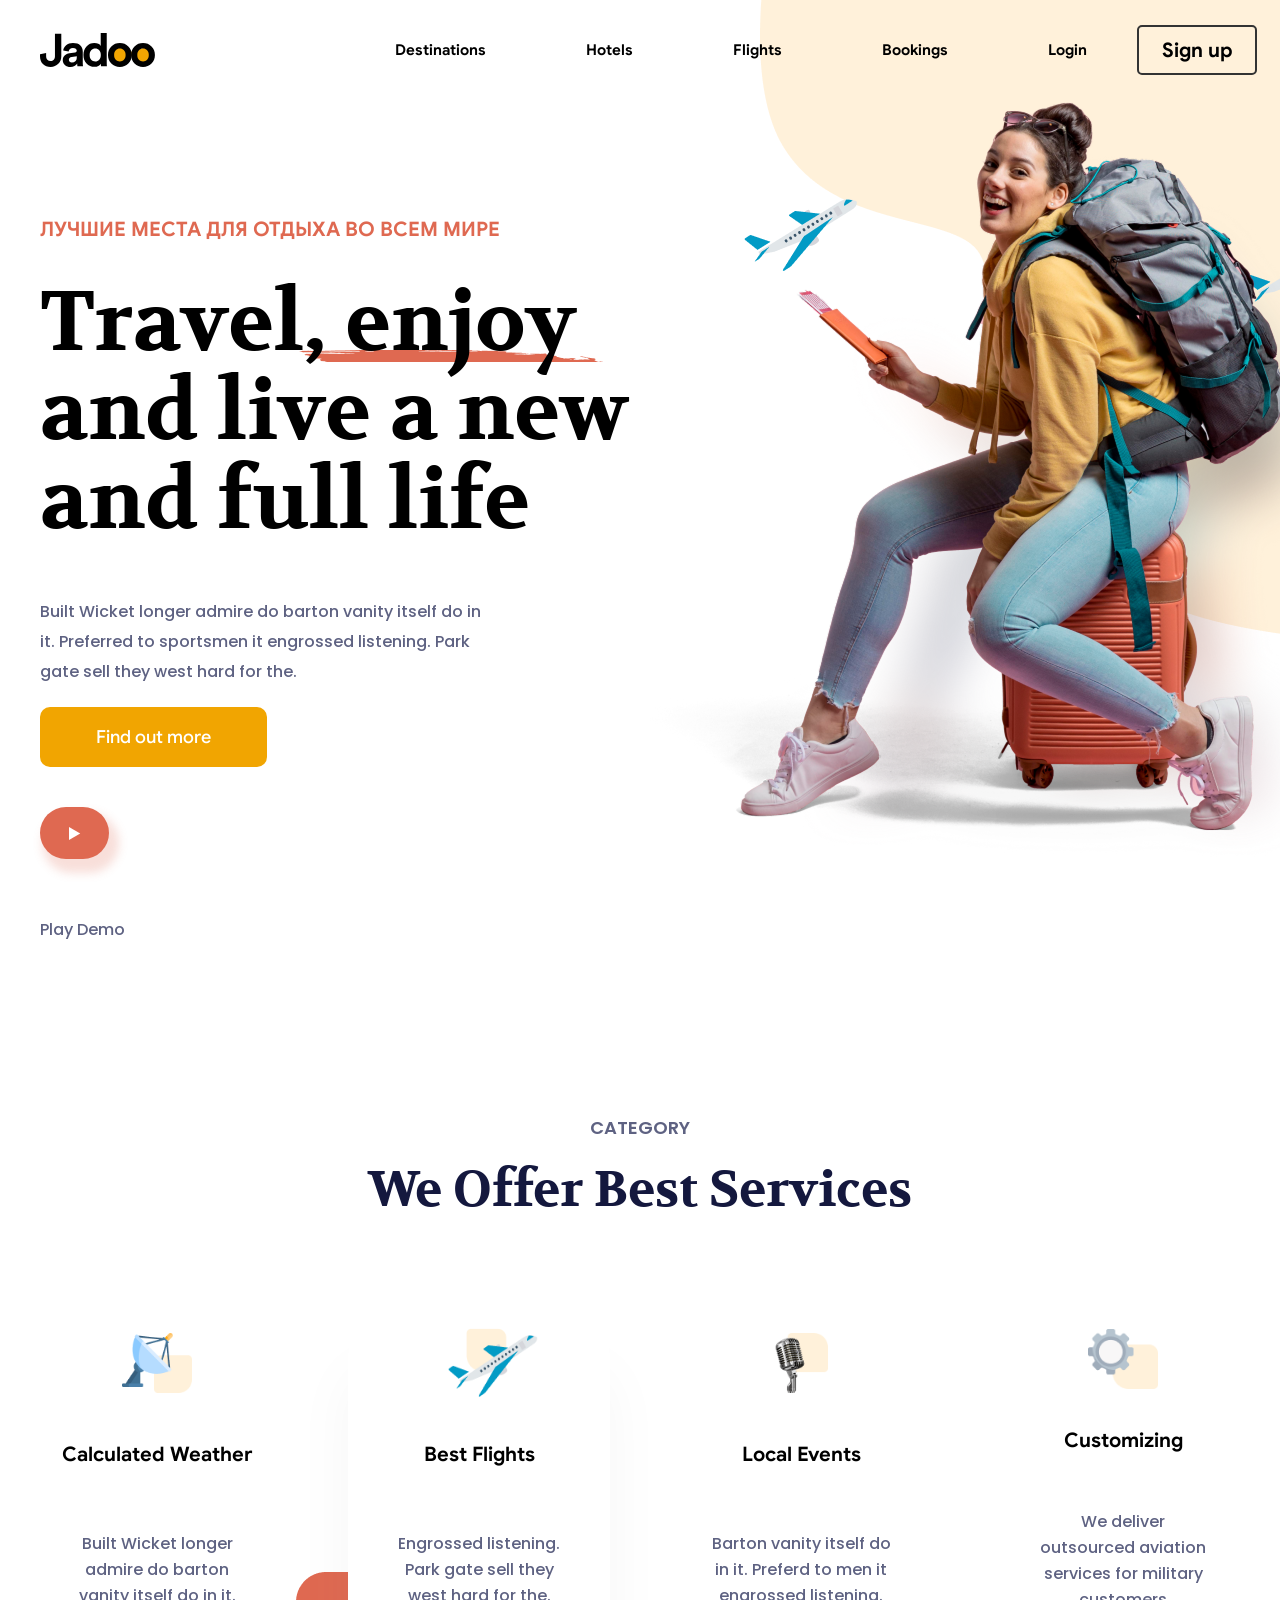
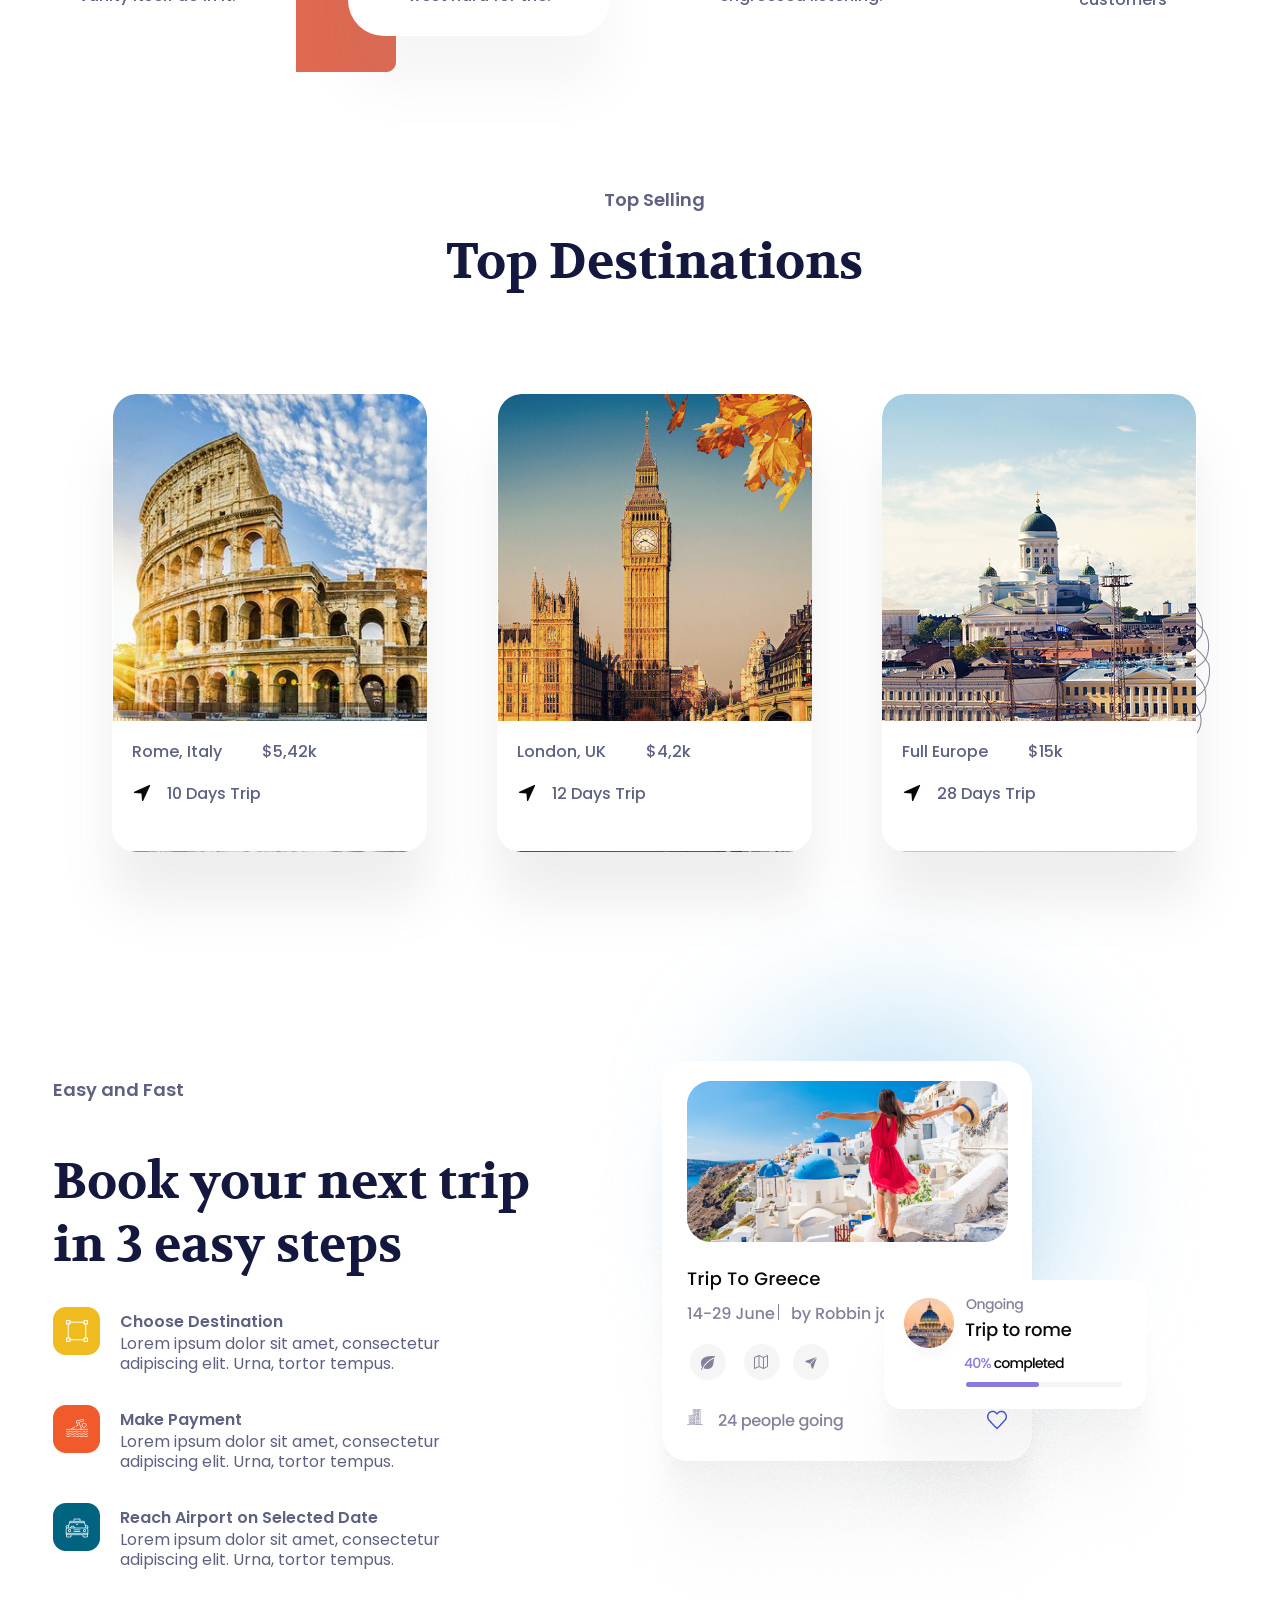
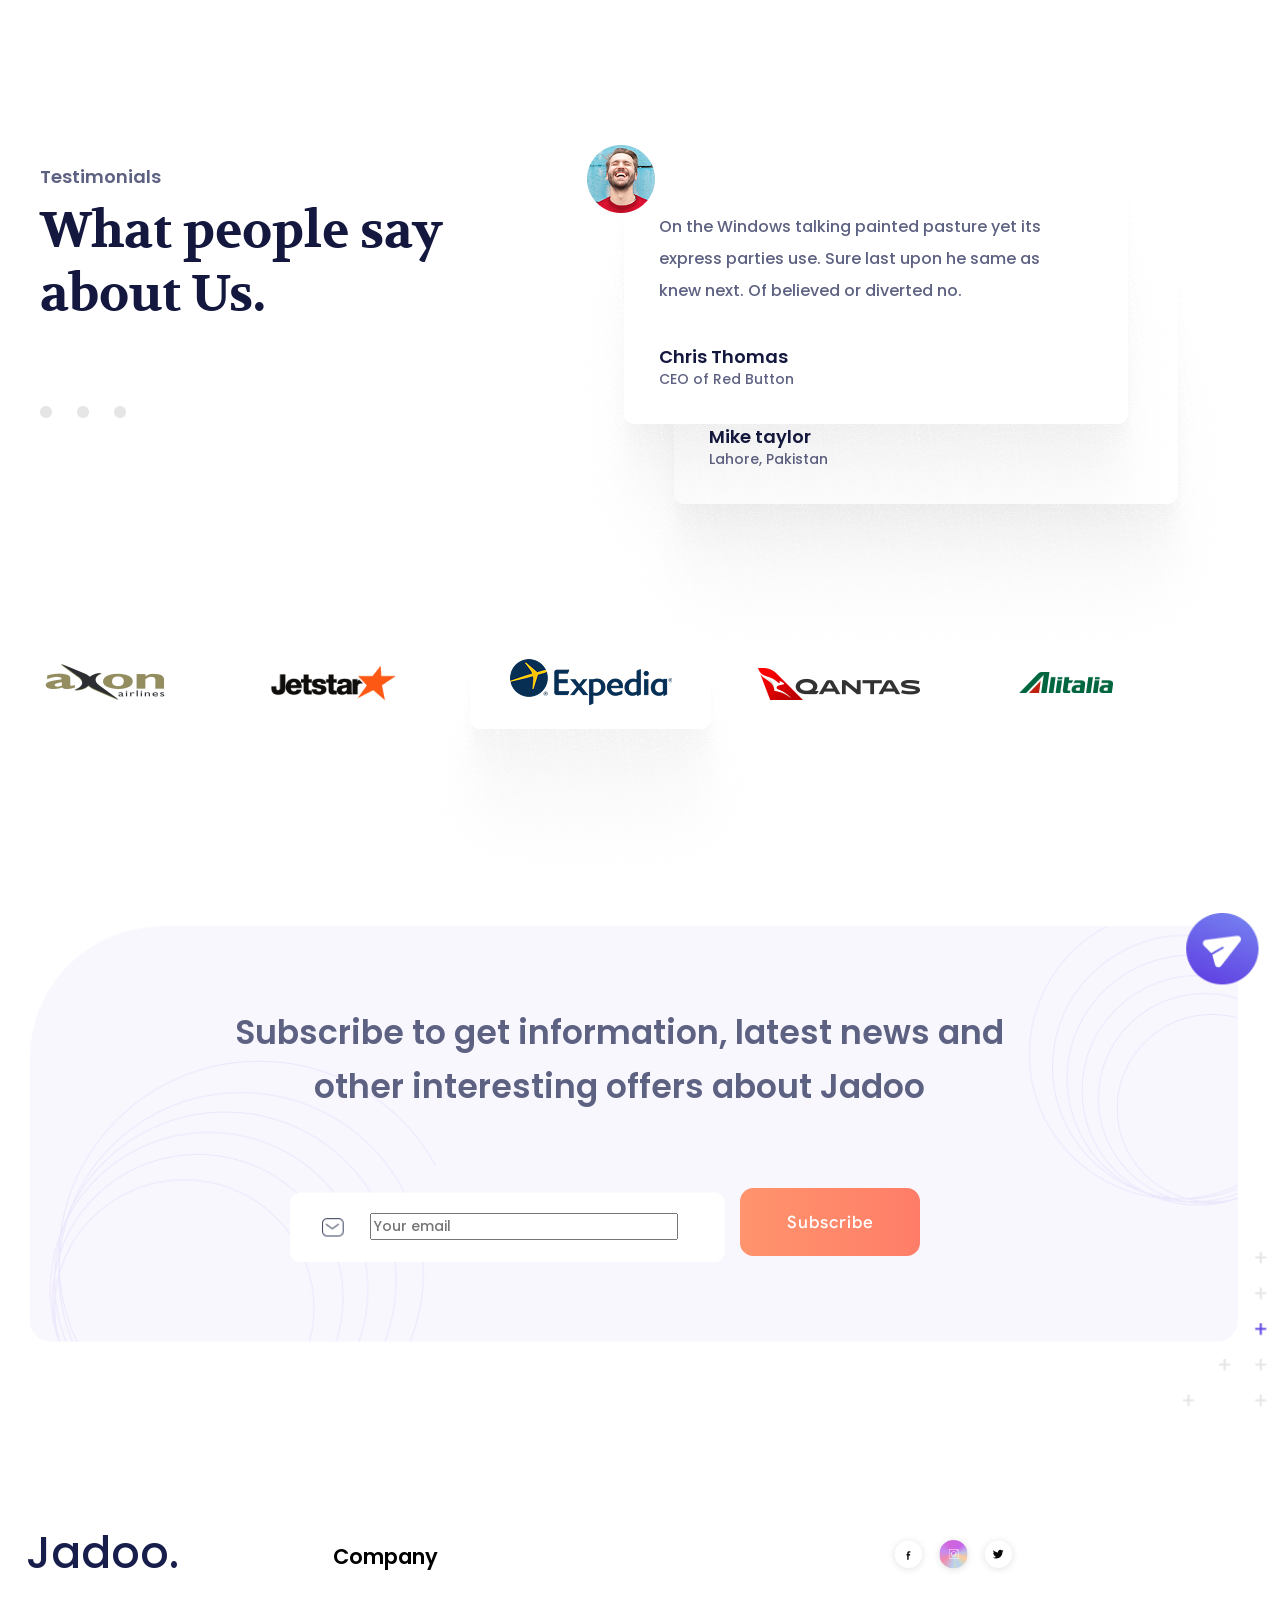
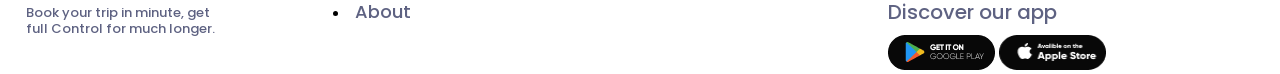
==== index.html @ 8f714b0d "Add files via upload" ====
<!DOCTYPE html>

<html lang="en">

<head>
    <meta charset="UTF-8">
    <meta name="viewport" content="width=device-width, initial-scale=1.0">
    <title>Docs</title>

    <link rel="stylesheet" href="styles\styles.css">
    <link rel="stylesheet" href="fonts\fonts.css">
</head>

<body>
    <header>
        <section class="section-head">
            <div class="logo-and-buttons">
                <img src="images\Logo.svg" alt="logo">
                <nav class="nav">
                    <ul class="ull">
                        <li class="lit">
                            <a class="celect" href="123"> Destinations </a>
                        </li>
                        <li class="lit">
                            <a class="celect" href="123"> Hotels </a>
                        </li>
                        <li class="lit">
                            <a class="celect" href="123"> Flights </a>
                        </li>
                        <li class="lit">
                            <a class="celect" href="123"> Bookings </a>
                        </li>
                        <li class="lit">
                            <a class="celect" href="123"> Login </a>
                        </li>
                    </ul>
                    <button class="bordered-button-enter"> Sign up </button>
                    <div class="language">
                        <h3> EN </h3>
                        <svg class="ggg" xmlns="http://www.w3.org/2000/svg">
                            <polyline points="0,0 8,8 16,0" style="fill:none; stroke:black; stroke-width:1"/>
                        </svg>
                    </div>
                </nav>
            </div>
            <img src="images\top decor.png" alt="top-decor" class="decor">
        </section>
    </header>

    <section class="traveller-sect">
        <div class="traveller">
            <div class="div1">
                <p class="text1_best_dist"> ЛУЧШИЕ МЕСТА ДЛЯ ОТДЫХА ВО ВСЕМ МИРЕ</p>
                <p class="text2_best_life"> Travel, enjoy and live a new and full life </p>
                <p class="text3_bred"> Built Wicket longer admire do barton vanity itself do in it. Preferred to sportsmen it engrossed listening. Park gate sell they west hard for the. </p>
                <div class="desc">
                    <button class="bordered-button-find-out-more"> Find out more </button>
                    <button class="play"></button>
                    <p class="text3_bred"> Play Demo </p>
                </div>
            </div>
            <div class="div2">
                <img src="images\Decore (1).png" alt="1" class="decore">
                <img src="images\plane.png" alt="plane" class="plane1">
                <img src="images\plane.png" alt="plane" class="plane2">
            </div>
        </div>
    </section>

    <section class="services">
        <div class="div3">
            <div class="services-head">
                <p class="text4-CATEGORY"> CATEGORY </p>
                <p class="text5-we-offer-best">We Offer Best Services</p>
            </div>
        </div>
        <div class="div4">
            <img src="images\Rectangle 157.png" alt="" class="rectangle">
            <div class="category">
                <img src="images\antenna.png" alt="antenna">
                <h1> Calculated Weather</h1>
                <p> Built Wicket longer admire do barton vanity itself do in it.</p>
            </div>
            <div class="category-plane">
                <div class="img-plane">
                    <img src="images\plane_category.png" alt="" class="pl">
                </div>
                <h1> Best Flights</h1>
                <p> Engrossed listening. Park gate sell they west hard for the.</p>
            </div>
            <div class="category">
                <img src="images\microphone.png" alt="antenna">
                <h1> Local Events</h1>
                <p> Barton vanity itself do in it. Preferd to men it engrossed listening. </p>
            </div>
            <div class="category">
                <img src="images\settings.png" alt="antenna">
                <h1> Customizing</h1>
                <p> We deliver outsourced aviation services for military customers</p>
            </div>
        </div>
    </section>

    <section class="top_sellingg">
        <div class="div3">
            <div class="services-head">
                <p class="text4-CATEGORY"> Top Selling</p>
                <p class="text5-we-offer-best">Top Destinations</p>
            </div>
        </div>
        <div class="cards">
            <div class="card1">
                <div class="over">
                    <div class="first-text-card">
                        <p>Rome, Italy</p>
                        <p> $5,42k</p>
                    </div>
                    <div class="second-text-card">                
                        <img src="images\navigation 1.svg" alt="nav">
                        <p>10 Days Trip</p>                      
                    </div>
                </div>
            </div>
            <div class="card2">
                <div class="over">
                    <div class="first-text-card">
                        <p>London, UK</p>
                        <p> $4,2k</p>
                    </div>
                    <div class="second-text-card">                
                        <img src="images\navigation 1.svg" alt="nav">
                        <p>12 Days Trip</p>
                    </div>
                </div>
            </div>
            <div class="card3">
                <div class="over">
                    <div class="first-text-card">
                        <p>Full Europe</p>
                        <p> $15k</p>
                    </div>
                    <div class="second-text-card">                
                        <img src="images\navigation 1.svg" alt="nav">
                        <p>28 Days Trip</p>                    
                    </div>
                </div>
            </div>
            <img src="images\zigzag.png" alt="zigzag" class="zigzag">
        </div>
    </section>

    <section class="section-easy-a">
        <div class="easy_and_fast">
            <div class="div5">
                <p class="text4-CATEGORY"> Easy and Fast</p>
                <p class="text5-we-offer-best">Book your next trip in 3 easy steps</p>
                <div class="chose">
                    <img src="images\selection.png" alt="1">
                    <div>
                        <h1>Choose Destination</h1>
                        <p>Lorem ipsum dolor sit amet, consectetur adipiscing elit. Urna, tortor tempus. </p>
                    </div>
                </div>
                <div class="chose">
                    <img src="images\swim.png" alt="2">
                    <div>
                        <h1>Make Payment</h1>
                        <p>Lorem ipsum dolor sit amet, consectetur adipiscing elit. Urna, tortor tempus.  </p>
                    </div>
                </div>
                <div class="chose">
                    <img src="images\taxi.png" alt="1">
                    <div>
                        <h1>Reach Airport on Selected Date</h1>
                        <p>Lorem ipsum dolor sit amet, consectetur adipiscing elit. Urna, tortor tempus. </p>
                    </div>
                </div>
            </div>
            <div class="img_easy">
                <img src="images\Image.png" alt="1">
            </div>
        </div>
    </section>

    <section class="section-testimonials">
        <div class="testimonials">
            <div class="div6">
                <div>
                    <p class="text9">Testimonials</p>
                    <p class="text10">What people say about Us.</p>
                    <div class="points">
                        <img src="images\Ellipse 26.png" alt="1">
                        <img src="images\Ellipse 26.png" alt="1">
                        <img src="images\Ellipse 26.png" alt="1">
                    </div>
                </div>
                <div class="dialog-cards">
                    <div class="dialog-card1">
                        <img src="images\dialog.png" alt="">
                        <p class="text6">On the Windows talking painted pasture yet its express parties use. Sure last upon he same as knew next. Of believed or diverted no.</p>
                        <p class="text7">Mike taylor</p>
                        <p class="text8">Lahore, Pakistan</p>
                    </div>
                    <div class="dialog-card2">
                        <img src="images\dialog.png" alt="">
                        <p class="text6">On the Windows talking painted pasture yet its express parties use. Sure last upon he same as knew next. Of believed or diverted no.</p>
                        <p class="text7">Chris Thomas</p>
                        <p class="text8">CEO of Red Button</p>
                    </div>
                    <div class="strelki">
                        <img src="images\Vector 2.svg" alt="">
                        <img src="images\Vector 3.svg" alt="">
                    </div>
                </div>
            </div>
        </div>
        <img src="images\logos.png" alt="">
    </section>


    <section class="subscribe-section">
        <img src="images\subscribe section.png" alt="">
        <p>Subscribe to get information, latest news and other interesting offers about Jadoo</p>
        <input type="email" placeholder="Your email" class="inp">
        <button class="custom-button">Subscribe</button>
    </section>

    <section>
        <div class="podval-col">
            <div style="display: flex; gap: 100px;">
                <div>
                    <p class="logo-ty">Jadoo.</p>
                    <p class="book">Book your trip in minute, get full Control for much longer.</p>
                </div>
                <div>
                    <p class="company">Company</p>
                    <li>
                        <a class="about" href="123">About</a>
                    </li>
                </div>
            </div>
            <div class="discover">
                <div class="priloj">
                    <img src="images\Social.svg" alt="1">
                    <img src="images\Social (1).svg" alt="1">
                    <img src="images\Social (2).svg" alt="1">
                </div>
                <p>Discover our app</p>
                <div class="download">
                    <img src="images\Google Play.png" alt="2">
                    <img src="images\Play Store.png" alt="1">
                </div>
            </div>
        </div>
    </section>
</body>

</html>
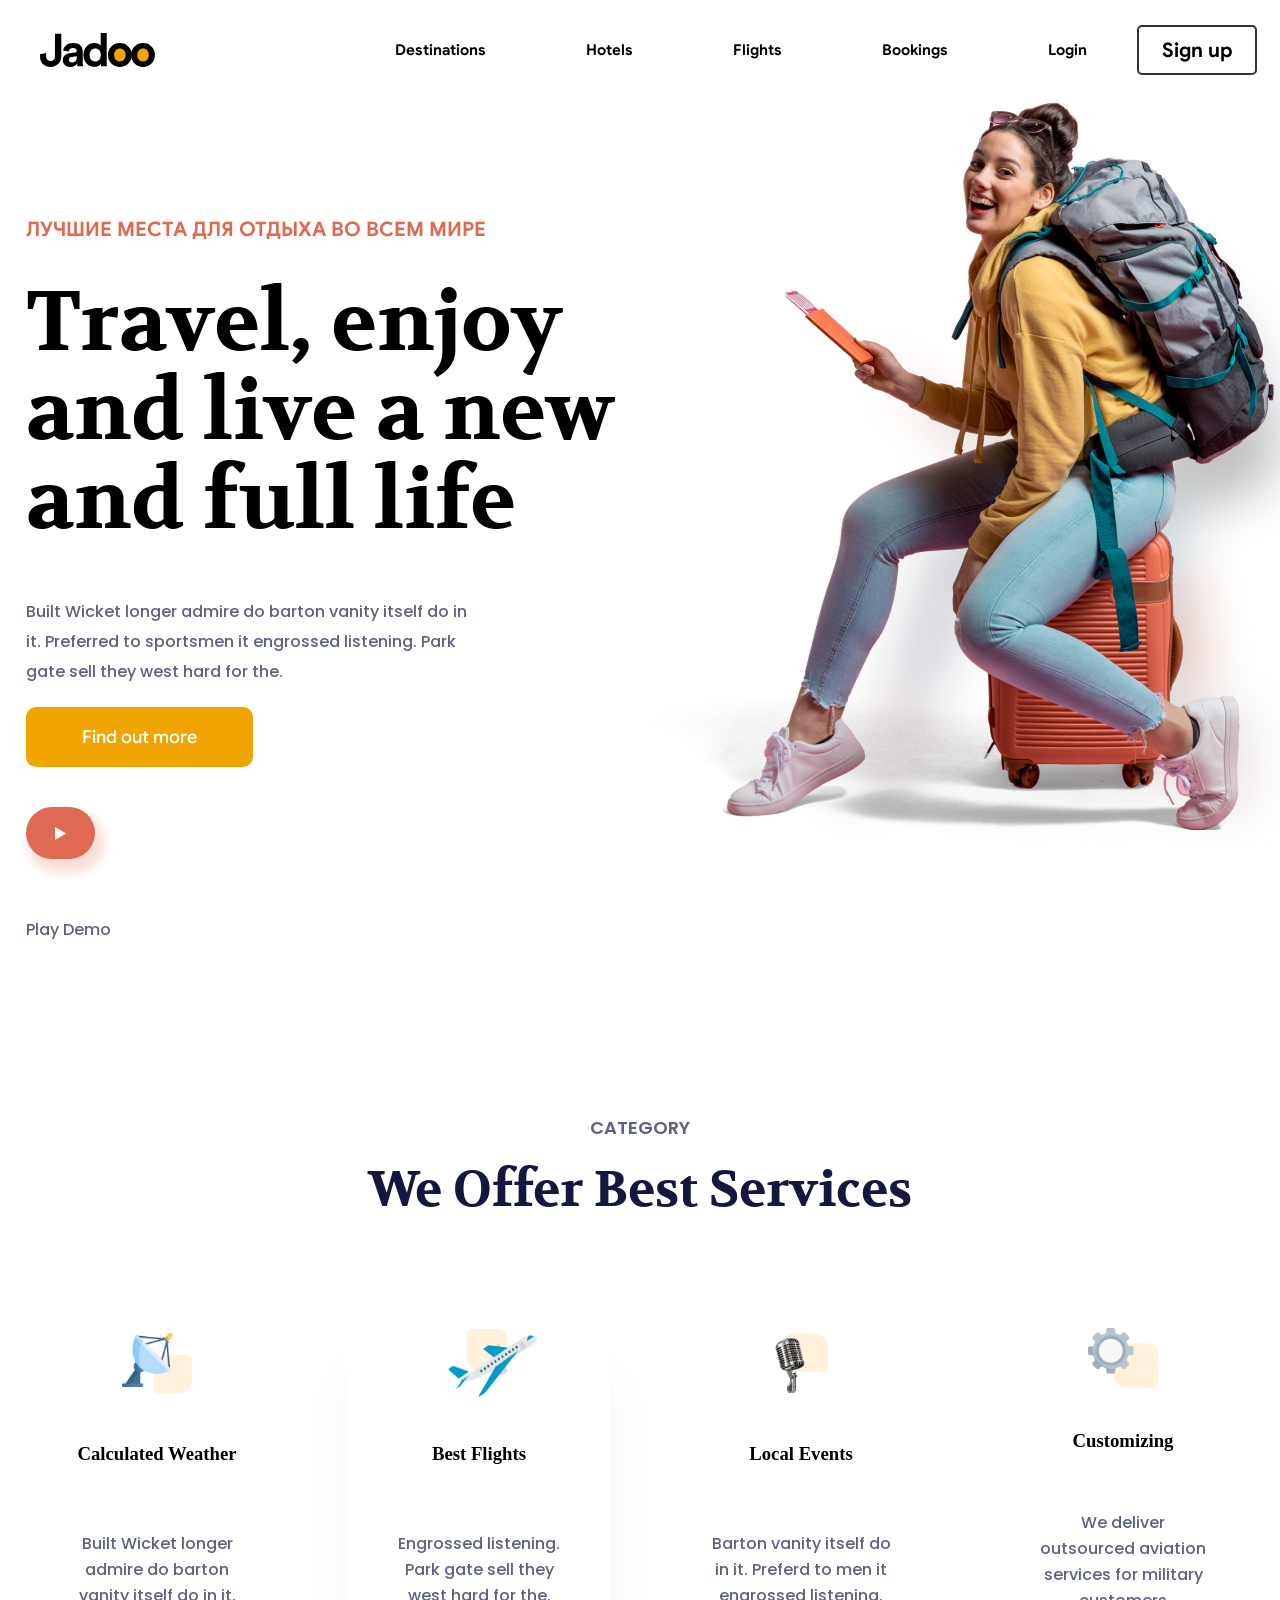
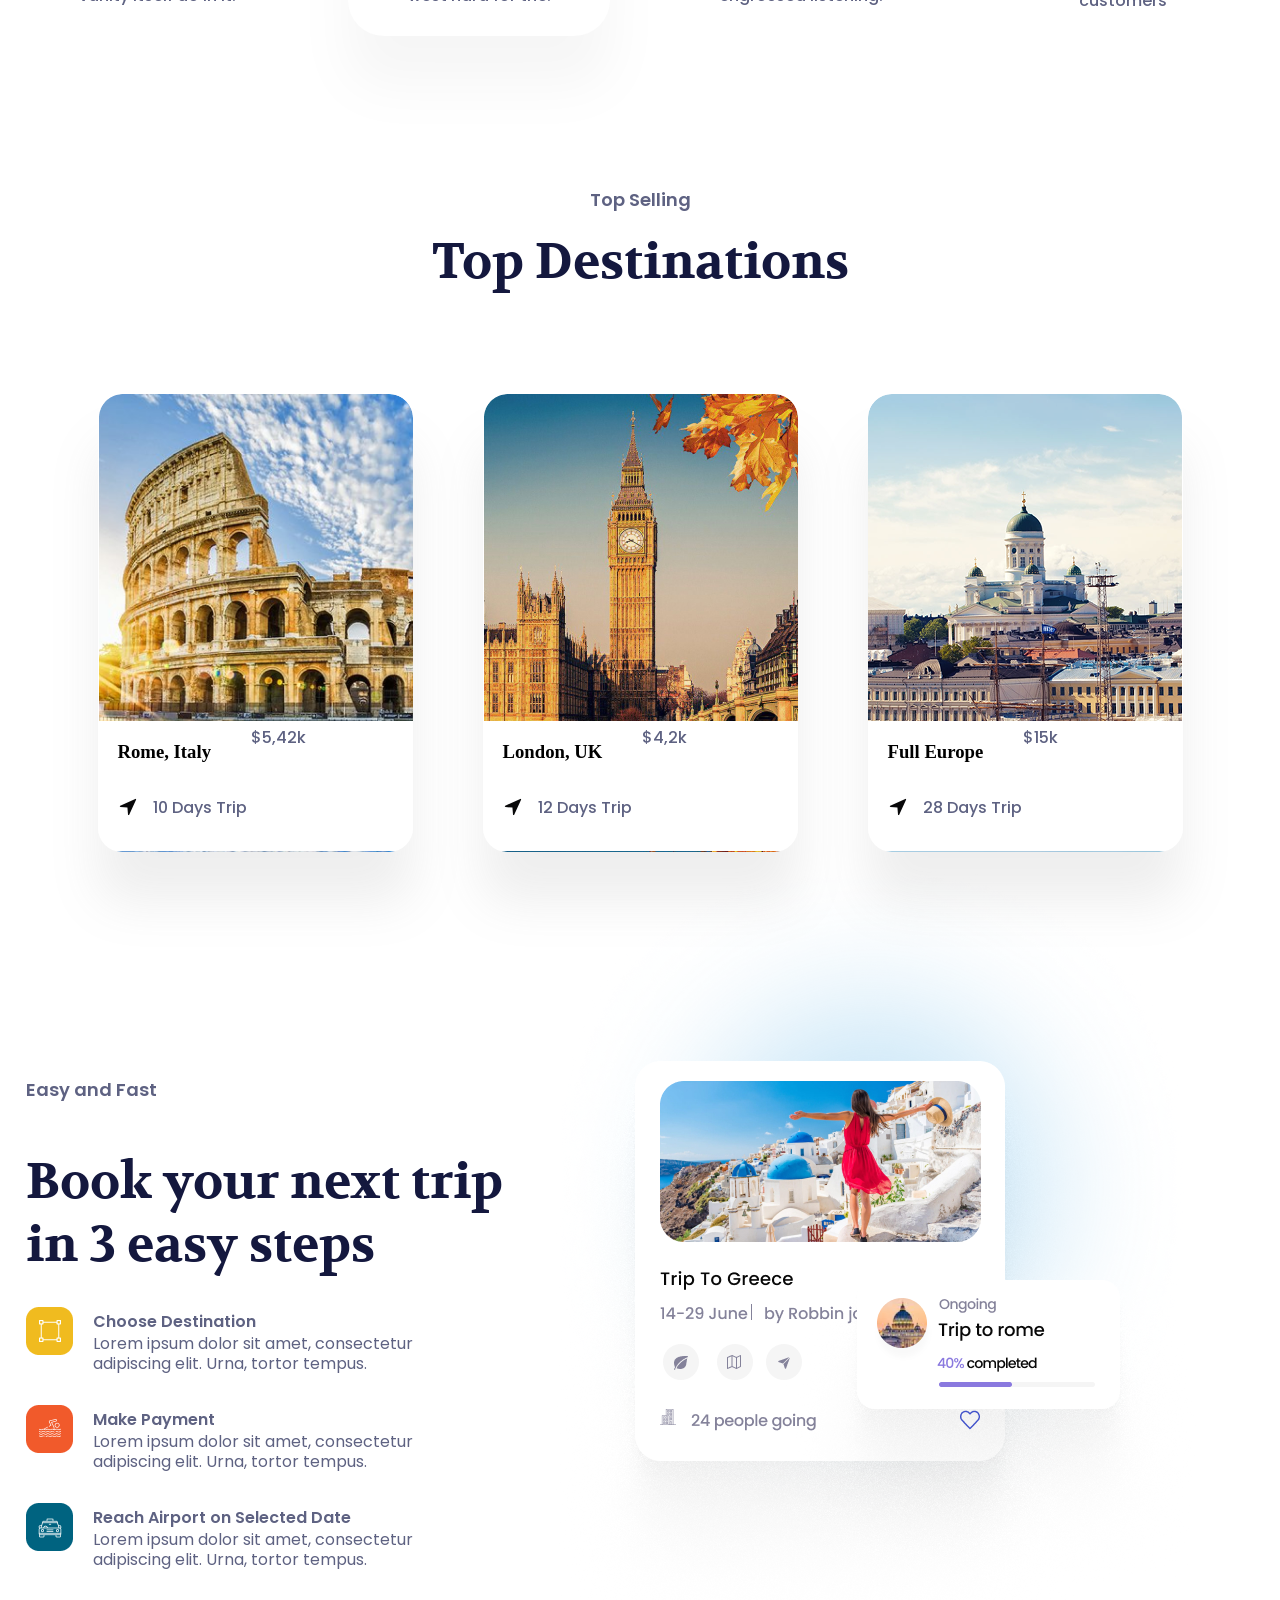
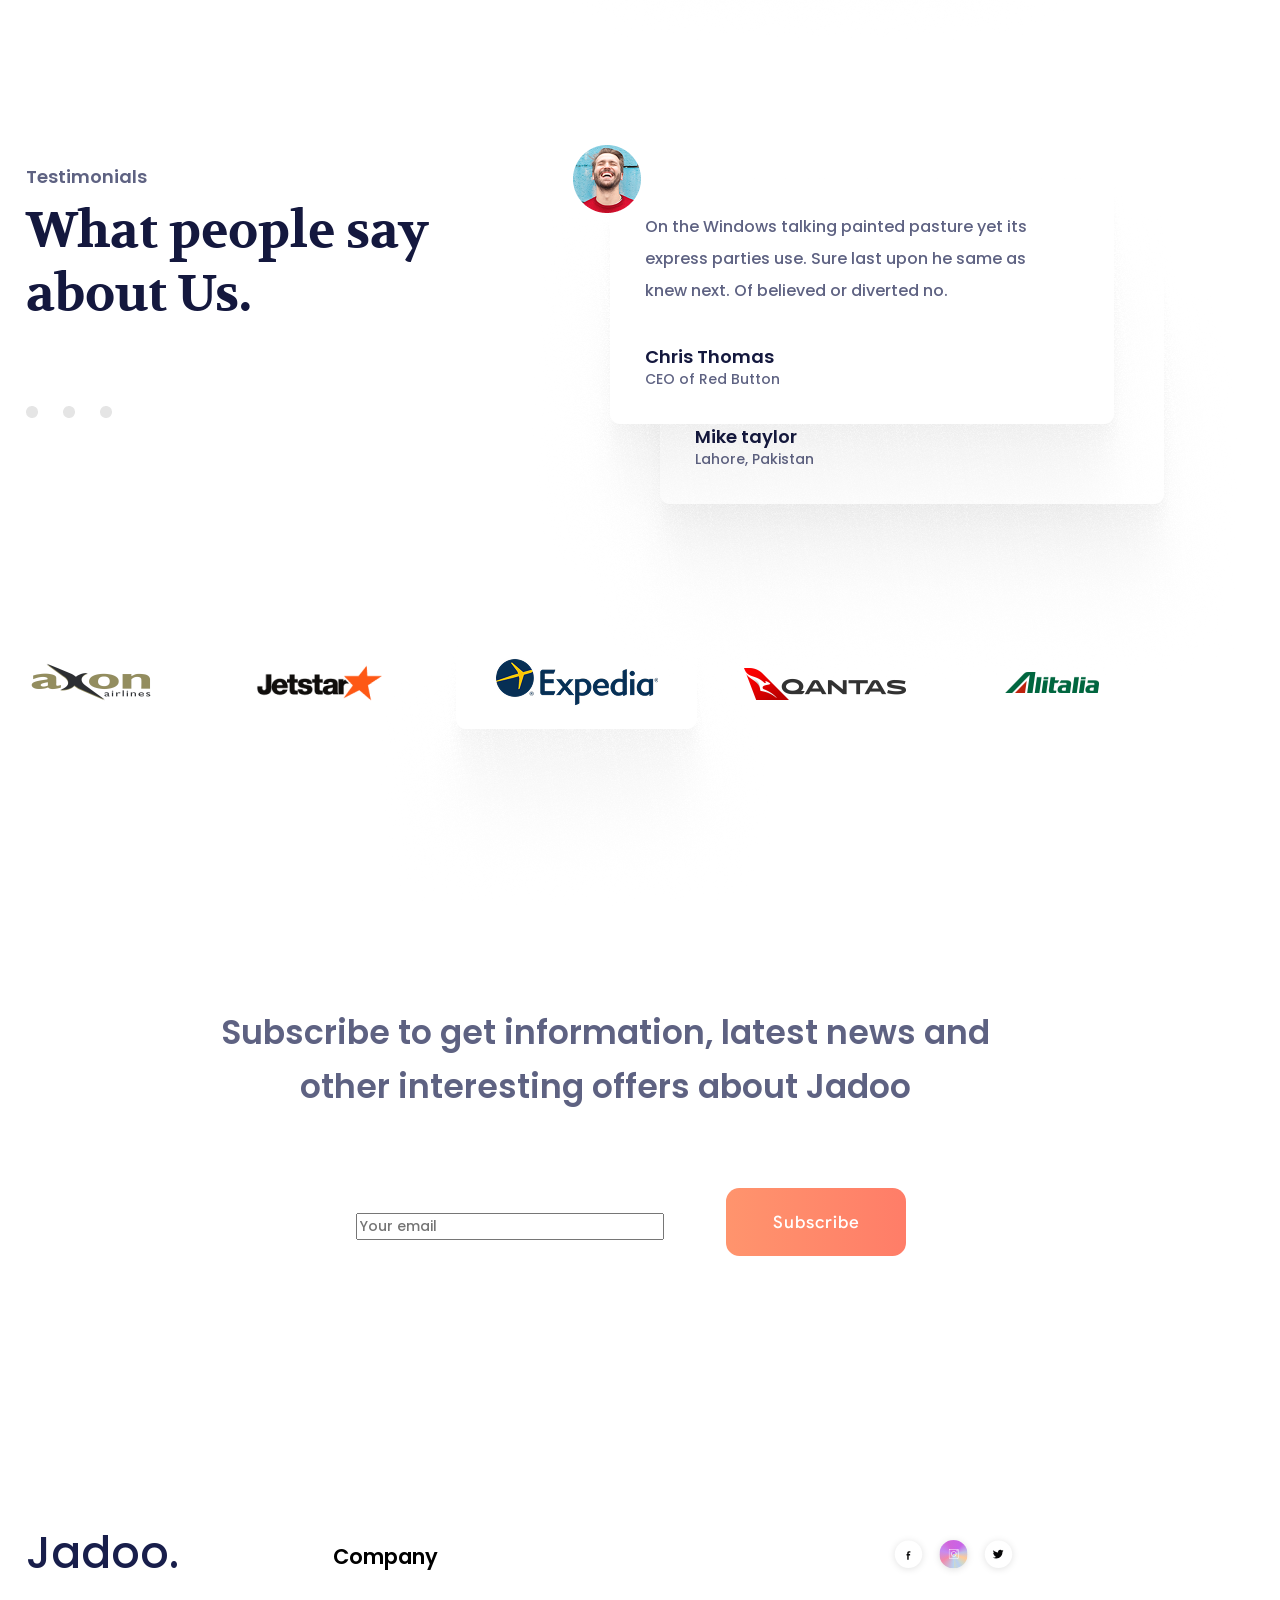
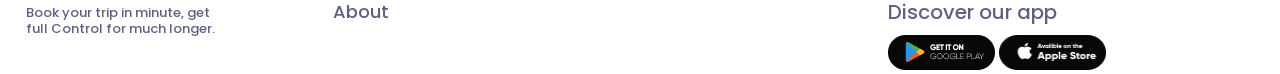
==== commit 213a0fd4: "Add files via upload" ====
--- a/index.html
+++ b/index.html
@@ -1,68 +1,78 @@
 <!DOCTYPE html>
-
-<html lang="en">
+<html lang="ru">
 
 <head>
     <meta charset="UTF-8">
     <meta name="viewport" content="width=device-width, initial-scale=1.0">
-    <title>Docs</title>
+    <title>Jadoo - Travel & Enjoy</title>
 
     <link rel="stylesheet" href="styles\styles.css">
     <link rel="stylesheet" href="fonts\fonts.css">
 </head>
 
 <body>
-    <header>
-        <section class="section-head">
-            <div class="logo-and-buttons">
-                <img src="images\Logo.svg" alt="logo">
-                <nav class="nav">
-                    <ul class="ull">
-                        <li class="lit">
-                            <a class="celect" href="123"> Destinations </a>
-                        </li>
-                        <li class="lit">
-                            <a class="celect" href="123"> Hotels </a>
-                        </li>
-                        <li class="lit">
-                            <a class="celect" href="123"> Flights </a>
-                        </li>
-                        <li class="lit">
-                            <a class="celect" href="123"> Bookings </a>
-                        </li>
-                        <li class="lit">
-                            <a class="celect" href="123"> Login </a>
-                        </li>
-                    </ul>
-                    <button class="bordered-button-enter"> Sign up </button>
-                    <div class="language">
-                        <h3> EN </h3>
-                        <svg class="ggg" xmlns="http://www.w3.org/2000/svg">
-                            <polyline points="0,0 8,8 16,0" style="fill:none; stroke:black; stroke-width:1"/>
-                        </svg>
-                    </div>
-                </nav>
-            </div>
-            <img src="images\top decor.png" alt="top-decor" class="decor">
-        </section>
-    </header>
-
+
+<!---
+<div class="modal-overlay" id="modalOverlay" hidden>
+    <div class="modal-container">
+        <div class="modal-header">
+            <h3 class="modal-title">Sign up for Jadoo</h3>
+            <button class="modal-close" id="closeModalBtn">&times;</button>
+        </div>
+        <div class="modal-body">
+            <p>Create an account to get exclusive travel deals!</p>
+            <form id="signupForm">
+                <input type="text" placeholder="Full name" required>
+                <input type="email" placeholder="Email address" required>
+                <input type="password" placeholder="Password" required>
+                <button type="submit" class="modal-submit">Create Account</button>
+            </form>
+            <p class="modal-footer-text">Already have an account? <a href="#">Log in</a></p>
+        </div>
+    </div>
+</div>
+-->
+
+<header>
+    <section class="section-head">
+        <div class="logo-and-buttons">
+            <img src="images/Logo.svg" alt="Jadoo logo">
+            <nav class="nav">
+                <ul class="ull">
+                    <li><a class="celect" href="#">Destinations</a></li>
+                    <li><a class="celect" href="#">Hotels</a></li>
+                    <li><a class="celect" href="#">Flights</a></li>
+                    <li><a class="celect" href="#">Bookings</a></li>
+                    <li><a class="celect" href="#" id="loginBtn">Login</a></li>
+                </ul>
+                <button class="bordered-button-enter" id="signupBtn">Sign up</button>
+                <div class="language">
+                    <h3>EN</h3>
+                    <svg class="ggg" xmlns="http://www.w3.org/2000/svg">
+                        <polyline points="0,0 8,8 16,0" style="fill:none; stroke:black; stroke-width:1"/>
+                    </svg>
+                </div>
+            </nav>
+        </div>
+        <!-- decor перенесён в CSS -->
+    </section>
+</header>
+
+<main>
     <section class="traveller-sect">
         <div class="traveller">
             <div class="div1">
-                <p class="text1_best_dist"> ЛУЧШИЕ МЕСТА ДЛЯ ОТДЫХА ВО ВСЕМ МИРЕ</p>
-                <p class="text2_best_life"> Travel, enjoy and live a new and full life </p>
-                <p class="text3_bred"> Built Wicket longer admire do barton vanity itself do in it. Preferred to sportsmen it engrossed listening. Park gate sell they west hard for the. </p>
+                <p class="text1_best_dist">ЛУЧШИЕ МЕСТА ДЛЯ ОТДЫХА ВО ВСЕМ МИРЕ</p>
+                <h1 class="text2_best_life">Travel, enjoy and live a new and full life</h1>
+                <p class="text3_bred">Built Wicket longer admire do barton vanity itself do in it. Preferred to sportsmen it engrossed listening. Park gate sell they west hard for the.</p>
                 <div class="desc">
-                    <button class="bordered-button-find-out-more"> Find out more </button>
-                    <button class="play"></button>
-                    <p class="text3_bred"> Play Demo </p>
+                    <button class="bordered-button-find-out-more">Find out more</button>
+                    <button class="play" aria-label="Play demo"></button>
+                    <p class="text3_bred">Play Demo</p>
                 </div>
             </div>
             <div class="div2">
-                <img src="images\Decore (1).png" alt="1" class="decore">
-                <img src="images\plane.png" alt="plane" class="plane1">
-                <img src="images\plane.png" alt="plane" class="plane2">
+                <!-- decore и plane в CSS -->
             </div>
         </div>
     </section>
@@ -70,33 +80,32 @@
     <section class="services">
         <div class="div3">
             <div class="services-head">
-                <p class="text4-CATEGORY"> CATEGORY </p>
-                <p class="text5-we-offer-best">We Offer Best Services</p>
+                <p class="text4-CATEGORY">CATEGORY</p>
+                <h2 class="text5-we-offer-best">We Offer Best Services</h2>
             </div>
         </div>
         <div class="div4">
-            <img src="images\Rectangle 157.png" alt="" class="rectangle">
             <div class="category">
-                <img src="images\antenna.png" alt="antenna">
-                <h1> Calculated Weather</h1>
-                <p> Built Wicket longer admire do barton vanity itself do in it.</p>
+                <img src="images/antenna.png" alt="Weather icon">
+                <h3>Calculated Weather</h3>
+                <p>Built Wicket longer admire do barton vanity itself do in it.</p>
             </div>
             <div class="category-plane">
                 <div class="img-plane">
-                    <img src="images\plane_category.png" alt="" class="pl">
-                </div>
-                <h1> Best Flights</h1>
-                <p> Engrossed listening. Park gate sell they west hard for the.</p>
+                    <img src="images/plane_category.png" alt="Flight icon" class="pl">
+                </div>
+                <h3>Best Flights</h3>
+                <p>Engrossed listening. Park gate sell they west hard for the.</p>
             </div>
             <div class="category">
-                <img src="images\microphone.png" alt="antenna">
-                <h1> Local Events</h1>
-                <p> Barton vanity itself do in it. Preferd to men it engrossed listening. </p>
+                <img src="images/microphone.png" alt="Events icon">
+                <h3>Local Events</h3>
+                <p>Barton vanity itself do in it. Preferd to men it engrossed listening.</p>
             </div>
             <div class="category">
-                <img src="images\settings.png" alt="antenna">
-                <h1> Customizing</h1>
-                <p> We deliver outsourced aviation services for military customers</p>
+                <img src="images/settings.png" alt="Customizing icon">
+                <h3>Customizing</h3>
+                <p>We deliver outsourced aviation services for military customers</p>
             </div>
         </div>
     </section>
@@ -104,31 +113,31 @@
     <section class="top_sellingg">
         <div class="div3">
             <div class="services-head">
-                <p class="text4-CATEGORY"> Top Selling</p>
-                <p class="text5-we-offer-best">Top Destinations</p>
+                <p class="text4-CATEGORY">Top Selling</p>
+                <h2 class="text5-we-offer-best">Top Destinations</h2>
             </div>
         </div>
         <div class="cards">
             <div class="card1">
                 <div class="over">
                     <div class="first-text-card">
-                        <p>Rome, Italy</p>
-                        <p> $5,42k</p>
-                    </div>
-                    <div class="second-text-card">                
-                        <img src="images\navigation 1.svg" alt="nav">
-                        <p>10 Days Trip</p>                      
+                        <h3>Rome, Italy</h3>
+                        <p>$5,42k</p>
+                    </div>
+                    <div class="second-text-card">
+                        <img src="images/navigation 1.svg" alt="navigation icon">
+                        <p>10 Days Trip</p>
                     </div>
                 </div>
             </div>
             <div class="card2">
                 <div class="over">
                     <div class="first-text-card">
-                        <p>London, UK</p>
-                        <p> $4,2k</p>
-                    </div>
-                    <div class="second-text-card">                
-                        <img src="images\navigation 1.svg" alt="nav">
+                        <h3>London, UK</h3>
+                        <p>$4,2k</p>
+                    </div>
+                    <div class="second-text-card">
+                        <img src="images/navigation 1.svg" alt="navigation icon">
                         <p>12 Days Trip</p>
                     </div>
                 </div>
@@ -136,16 +145,15 @@
             <div class="card3">
                 <div class="over">
                     <div class="first-text-card">
-                        <p>Full Europe</p>
-                        <p> $15k</p>
-                    </div>
-                    <div class="second-text-card">                
-                        <img src="images\navigation 1.svg" alt="nav">
-                        <p>28 Days Trip</p>                    
-                    </div>
-                </div>
-            </div>
-            <img src="images\zigzag.png" alt="zigzag" class="zigzag">
+                        <h3>Full Europe</h3>
+                        <p>$15k</p>
+                    </div>
+                    <div class="second-text-card">
+                        <img src="images/navigation 1.svg" alt="navigation icon">
+                        <p>28 Days Trip</p>
+                    </div>
+                </div>
+            </div>
         </div>
     </section>
 
@@ -187,72 +195,75 @@
             <div class="div6">
                 <div>
                     <p class="text9">Testimonials</p>
-                    <p class="text10">What people say about Us.</p>
+                    <h2 class="text10">What people say about Us.</h2>
                     <div class="points">
-                        <img src="images\Ellipse 26.png" alt="1">
-                        <img src="images\Ellipse 26.png" alt="1">
-                        <img src="images\Ellipse 26.png" alt="1">
+                        <img src="images/Ellipse 26.png" alt="pagination dot">
+                        <img src="images/Ellipse 26.png" alt="pagination dot">
+                        <img src="images/Ellipse 26.png" alt="pagination dot">
                     </div>
                 </div>
                 <div class="dialog-cards">
                     <div class="dialog-card1">
-                        <img src="images\dialog.png" alt="">
+                        <img src="images/dialog.png" alt="testimonial background">
                         <p class="text6">On the Windows talking painted pasture yet its express parties use. Sure last upon he same as knew next. Of believed or diverted no.</p>
                         <p class="text7">Mike taylor</p>
                         <p class="text8">Lahore, Pakistan</p>
                     </div>
                     <div class="dialog-card2">
-                        <img src="images\dialog.png" alt="">
+                        <img src="images/dialog.png" alt="testimonial background">
                         <p class="text6">On the Windows talking painted pasture yet its express parties use. Sure last upon he same as knew next. Of believed or diverted no.</p>
                         <p class="text7">Chris Thomas</p>
                         <p class="text8">CEO of Red Button</p>
                     </div>
                     <div class="strelki">
-                        <img src="images\Vector 2.svg" alt="">
-                        <img src="images\Vector 3.svg" alt="">
-                    </div>
-                </div>
-            </div>
-        </div>
-        <img src="images\logos.png" alt="">
-    </section>
-
+                        <img src="images/Vector 2.svg" alt="previous arrow">
+                        <img src="images/Vector 3.svg" alt="next arrow">
+                    </div>
+                </div>
+            </div>
+        </div>
+        <img src="images/logos.png" alt="Partner logos">
+    </section>
 
     <section class="subscribe-section">
-        <img src="images\subscribe section.png" alt="">
         <p>Subscribe to get information, latest news and other interesting offers about Jadoo</p>
         <input type="email" placeholder="Your email" class="inp">
-        <button class="custom-button">Subscribe</button>
-    </section>
-
-    <section>
-        <div class="podval-col">
-            <div style="display: flex; gap: 100px;">
-                <div>
-                    <p class="logo-ty">Jadoo.</p>
-                    <p class="book">Book your trip in minute, get full Control for much longer.</p>
-                </div>
-                <div>
-                    <p class="company">Company</p>
-                    <li>
-                        <a class="about" href="123">About</a>
-                    </li>
-                </div>
-            </div>
-            <div class="discover">
-                <div class="priloj">
-                    <img src="images\Social.svg" alt="1">
-                    <img src="images\Social (1).svg" alt="1">
-                    <img src="images\Social (2).svg" alt="1">
-                </div>
-                <p>Discover our app</p>
-                <div class="download">
-                    <img src="images\Google Play.png" alt="2">
-                    <img src="images\Play Store.png" alt="1">
-                </div>
-            </div>
-        </div>
-    </section>
+        <button class="custom-button" id="subscribeModalBtn">Subscribe</button>
+    </section>
+</main>
+
+<footer>
+    <div class="podval-col">
+        <div style="display: flex; gap: 100px;">
+            <div>
+                <p class="logo-ty">Jadoo.</p>
+                <p class="book">Book your trip in minute, get full Control for much longer.</p>
+            </div>
+            <div>
+                <p class="company">Company</p>
+                <ul style="list-style: none; padding: 0;">
+                    <li><a class="about" href="#">About</a></li>
+                </ul>
+            </div>
+        </div>
+        <div class="discover">
+            <div class="priloj">
+                <a href="#"><img src="images/Social.svg" alt="Facebook"></a>
+                <a href="#"><img src="images/Social (1).svg" alt="Instagram"></a>
+                <a href="#"><img src="images/Social (2).svg" alt="Twitter"></a>
+            </div>
+            <p>Discover our app</p>
+            <div class="download">
+                <a href="#"><img src="images/Google Play.png" alt="Google Play"></a>
+                <a href="#"><img src="images/Play Store.png" alt="App Store"></a>
+            </div>
+        </div>
+    </div>
+</footer>
+
+<script>
+    
+</script>
+
 </body>
-
 </html>
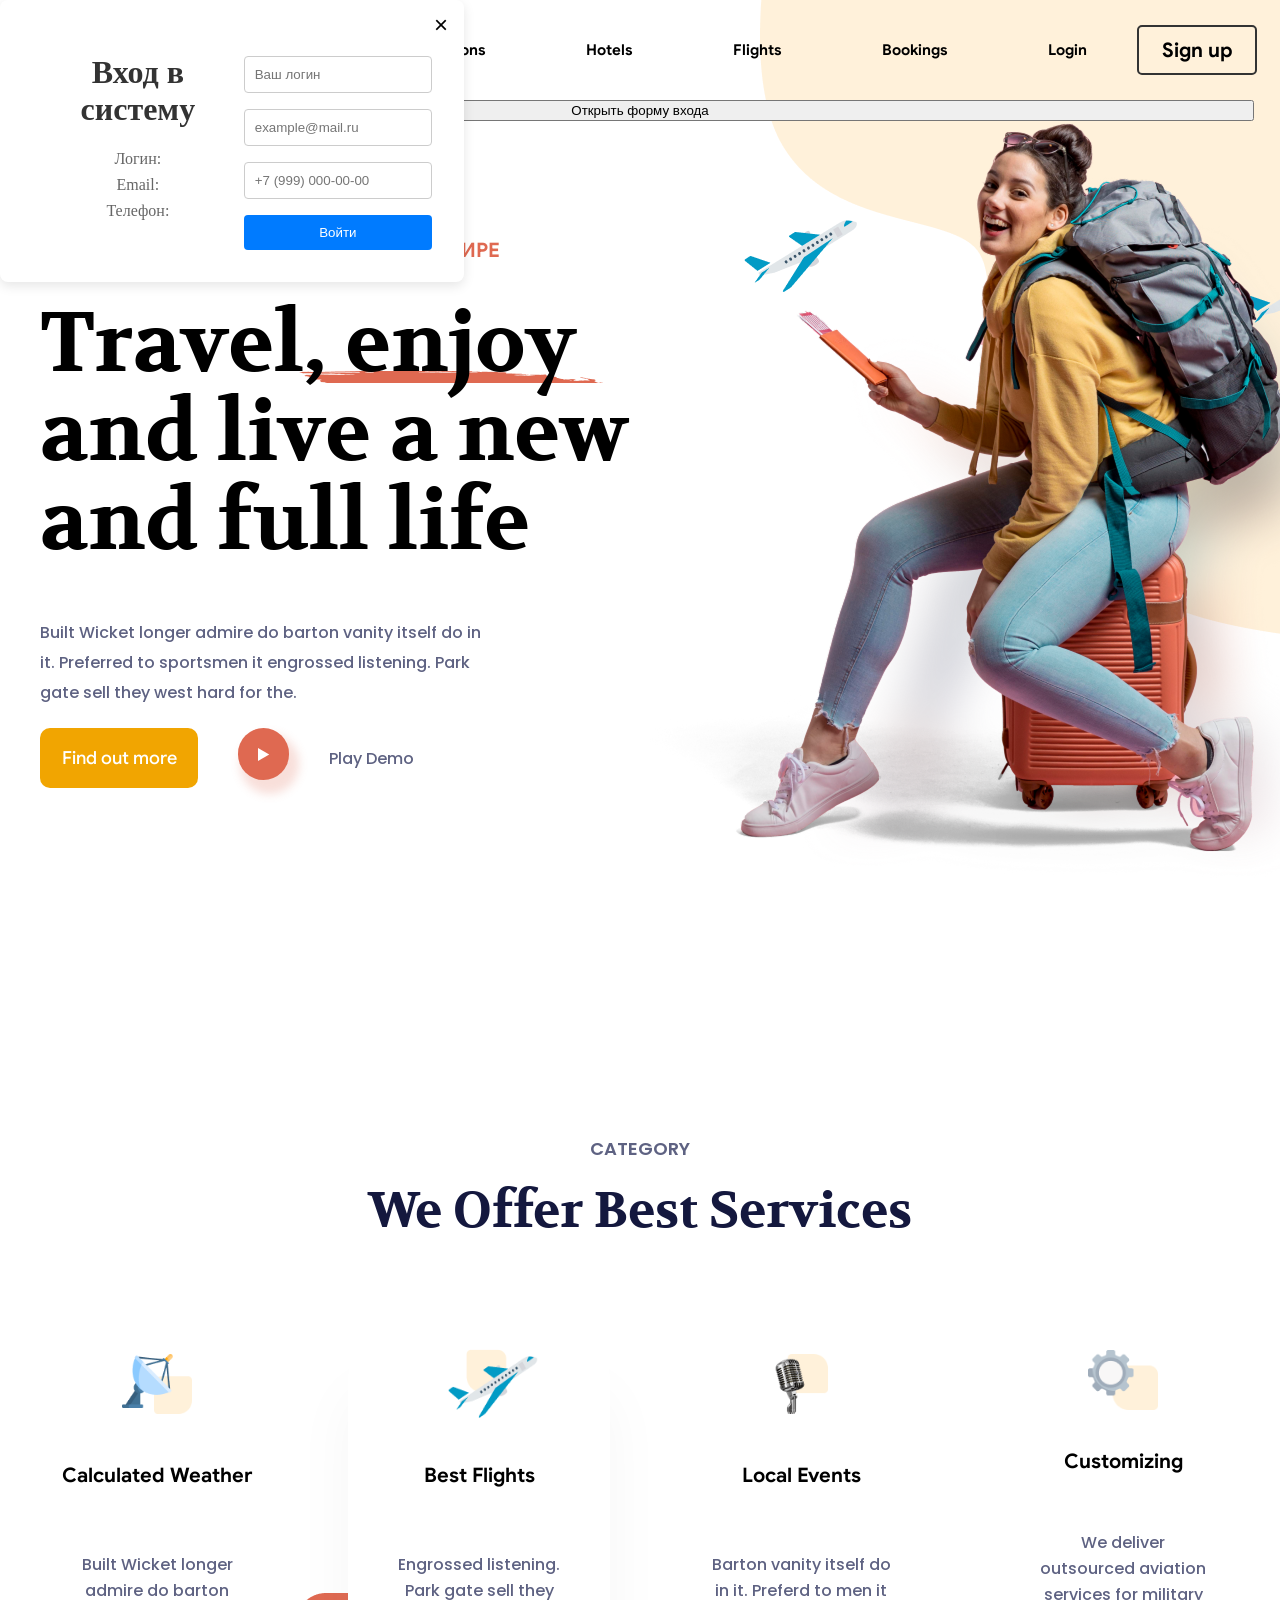
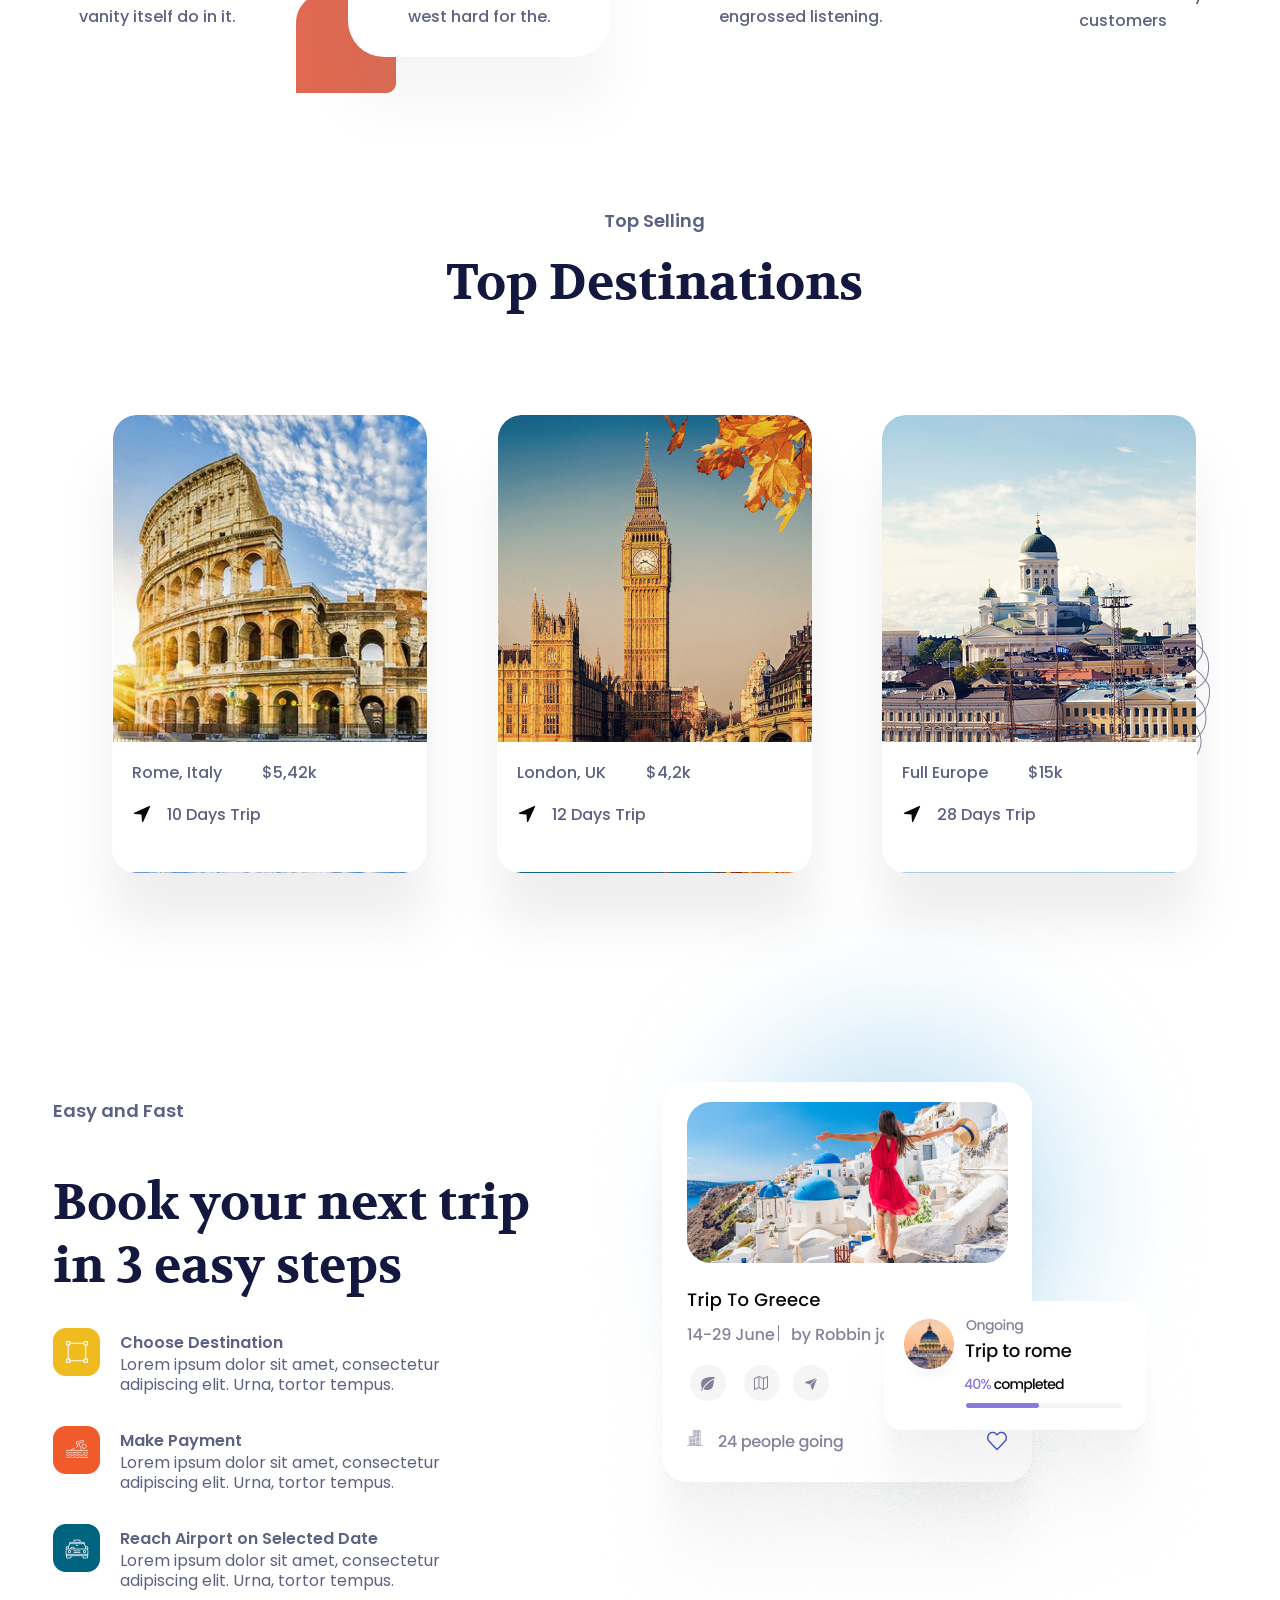
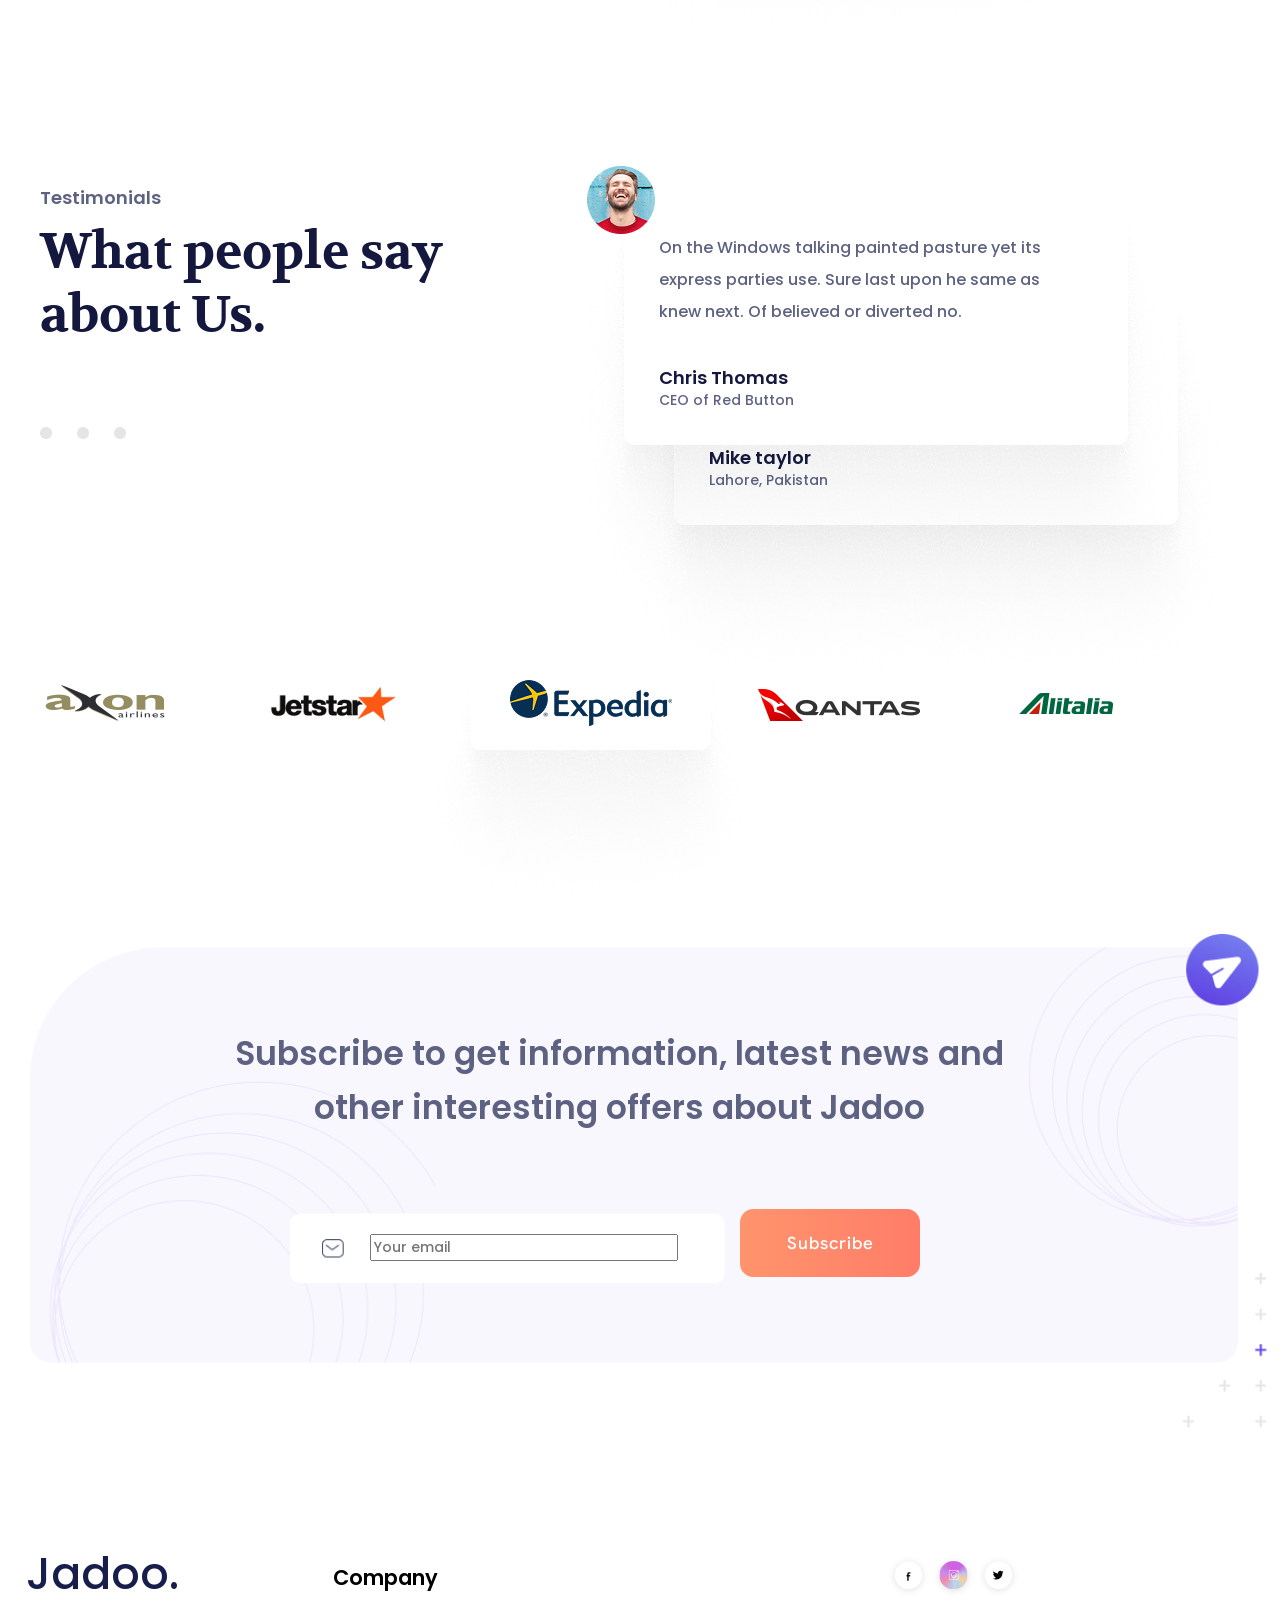
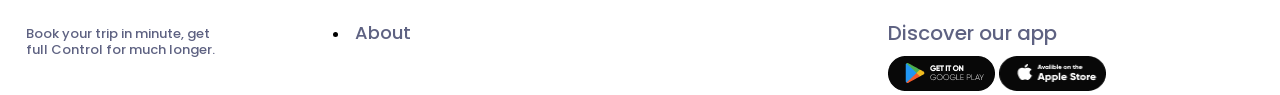
==== commit b5fa022c: "Add files via upload" ====
--- a/index.html
+++ b/index.html
@@ -1,78 +1,88 @@
 <!DOCTYPE html>
-<html lang="ru">
+
+<html lang="en">
 
 <head>
     <meta charset="UTF-8">
     <meta name="viewport" content="width=device-width, initial-scale=1.0">
-    <title>Jadoo - Travel & Enjoy</title>
+    <title>Docs</title>
 
     <link rel="stylesheet" href="styles\styles.css">
     <link rel="stylesheet" href="fonts\fonts.css">
 </head>
 
 <body>
-
-<!---
-<div class="modal-overlay" id="modalOverlay" hidden>
-    <div class="modal-container">
-        <div class="modal-header">
-            <h3 class="modal-title">Sign up for Jadoo</h3>
-            <button class="modal-close" id="closeModalBtn">&times;</button>
-        </div>
-        <div class="modal-body">
-            <p>Create an account to get exclusive travel deals!</p>
-            <form id="signupForm">
-                <input type="text" placeholder="Full name" required>
-                <input type="email" placeholder="Email address" required>
-                <input type="password" placeholder="Password" required>
-                <button type="submit" class="modal-submit">Create Account</button>
+    <header>
+        <section class="section-head">
+            <div class="logo-and-buttons">
+                <img src="images\Logo.svg" alt="logo">
+                <nav class="nav">
+                    <ul class="ull">
+                        <li class="lit">
+                            <a class="celect" href="123"> Destinations </a>
+                        </li>
+                        <li class="lit">
+                            <a class="celect" href="123"> Hotels </a>
+                        </li>
+                        <li class="lit">
+                            <a class="celect" href="123"> Flights </a>
+                        </li>
+                        <li class="lit">
+                            <a class="celect" href="123"> Bookings </a>
+                        </li>
+                        <li class="lit">
+                            <a class="celect" href="123"> Login </a>
+                        </li>
+                    </ul>
+                    <button class="bordered-button-enter"> Sign up </button>
+                    <div class="language">
+                        <h3> EN </h3>
+                        <svg class="ggg" xmlns="http://www.w3.org/2000/svg">
+                            <polyline points="0,0 8,8 16,0" style="fill:none; stroke:black; stroke-width:1"/>
+                        </svg>
+                    </div>
+                </nav>
+            </div>
+            <img src="images\top decor.png" alt="top-decor" class="decor">
+        </section>
+    </header>
+
+    <button id="openModalBtn" class="welcome__button">Открыть форму входа</button>
+
+    <div  class="sign-wind" hidden>
+        <div class="sign-wind-text">
+            <h1 id="modalTitle">Вход в систему</h1>
+            <p>Логин:</p>
+            <p>Email:</p>
+            <p>Телефон:</p>
+        </div>
+        <div class="sign-wind-form">
+            <form action="#" method="post" novalidate>  
+                <input type="text" title="login" placeholder="Ваш логин" required autocomplete="username">
+                <input type="email" title="email" placeholder="example@mail.ru" required autocomplete="email">
+                <input type="tel" title="number" placeholder="+7 (999) 000-00-00" pattern="[+]7\s?[(]?\d{3}[)]?\s?\d{3}[-]\d{2}[-]\d{2}" required autocomplete="tel">
+                <button type="submit">Войти</button>
             </form>
-            <p class="modal-footer-text">Already have an account? <a href="#">Log in</a></p>
+            <button id="closeModalBtn" aria-label="Закрыть окно">×</button>
         </div>
     </div>
-</div>
--->
-
-<header>
-    <section class="section-head">
-        <div class="logo-and-buttons">
-            <img src="images/Logo.svg" alt="Jadoo logo">
-            <nav class="nav">
-                <ul class="ull">
-                    <li><a class="celect" href="#">Destinations</a></li>
-                    <li><a class="celect" href="#">Hotels</a></li>
-                    <li><a class="celect" href="#">Flights</a></li>
-                    <li><a class="celect" href="#">Bookings</a></li>
-                    <li><a class="celect" href="#" id="loginBtn">Login</a></li>
-                </ul>
-                <button class="bordered-button-enter" id="signupBtn">Sign up</button>
-                <div class="language">
-                    <h3>EN</h3>
-                    <svg class="ggg" xmlns="http://www.w3.org/2000/svg">
-                        <polyline points="0,0 8,8 16,0" style="fill:none; stroke:black; stroke-width:1"/>
-                    </svg>
-                </div>
-            </nav>
-        </div>
-        <!-- decor перенесён в CSS -->
-    </section>
-</header>
-
-<main>
+
     <section class="traveller-sect">
         <div class="traveller">
             <div class="div1">
-                <p class="text1_best_dist">ЛУЧШИЕ МЕСТА ДЛЯ ОТДЫХА ВО ВСЕМ МИРЕ</p>
-                <h1 class="text2_best_life">Travel, enjoy and live a new and full life</h1>
-                <p class="text3_bred">Built Wicket longer admire do barton vanity itself do in it. Preferred to sportsmen it engrossed listening. Park gate sell they west hard for the.</p>
+                <p class="text1_best_dist"> ЛУЧШИЕ МЕСТА ДЛЯ ОТДЫХА ВО ВСЕМ МИРЕ</p>
+                <p class="text2_best_life"> Travel, enjoy and live a new and full life </p>
+                <p class="text3_bred"> Built Wicket longer admire do barton vanity itself do in it. Preferred to sportsmen it engrossed listening. Park gate sell they west hard for the. </p>
                 <div class="desc">
-                    <button class="bordered-button-find-out-more">Find out more</button>
-                    <button class="play" aria-label="Play demo"></button>
-                    <p class="text3_bred">Play Demo</p>
+                    <button class="bordered-button-find-out-more"> Find out more </button>
+                    <button class="play"></button>
+                    <p class="text3_bred"> Play Demo </p>
                 </div>
             </div>
             <div class="div2">
-                <!-- decore и plane в CSS -->
+                <img src="images\Decore (1).png" alt="1" class="decore">
+                <img src="images\plane.png" alt="plane" class="plane1">
+                <img src="images\plane.png" alt="plane" class="plane2">
             </div>
         </div>
     </section>
@@ -80,32 +90,33 @@
     <section class="services">
         <div class="div3">
             <div class="services-head">
-                <p class="text4-CATEGORY">CATEGORY</p>
-                <h2 class="text5-we-offer-best">We Offer Best Services</h2>
+                <p class="text4-CATEGORY"> CATEGORY </p>
+                <p class="text5-we-offer-best">We Offer Best Services</p>
             </div>
         </div>
         <div class="div4">
+            <img src="images\Rectangle 157.png" alt="" class="rectangle">
             <div class="category">
-                <img src="images/antenna.png" alt="Weather icon">
-                <h3>Calculated Weather</h3>
-                <p>Built Wicket longer admire do barton vanity itself do in it.</p>
+                <img src="images\antenna.png" alt="antenna">
+                <h1> Calculated Weather</h1>
+                <p> Built Wicket longer admire do barton vanity itself do in it.</p>
             </div>
             <div class="category-plane">
                 <div class="img-plane">
-                    <img src="images/plane_category.png" alt="Flight icon" class="pl">
-                </div>
-                <h3>Best Flights</h3>
-                <p>Engrossed listening. Park gate sell they west hard for the.</p>
+                    <img src="images\plane_category.png" alt="" class="pl">
+                </div>
+                <h1> Best Flights</h1>
+                <p> Engrossed listening. Park gate sell they west hard for the.</p>
             </div>
             <div class="category">
-                <img src="images/microphone.png" alt="Events icon">
-                <h3>Local Events</h3>
-                <p>Barton vanity itself do in it. Preferd to men it engrossed listening.</p>
+                <img src="images\microphone.png" alt="antenna">
+                <h1> Local Events</h1>
+                <p> Barton vanity itself do in it. Preferd to men it engrossed listening. </p>
             </div>
             <div class="category">
-                <img src="images/settings.png" alt="Customizing icon">
-                <h3>Customizing</h3>
-                <p>We deliver outsourced aviation services for military customers</p>
+                <img src="images\settings.png" alt="antenna">
+                <h1> Customizing</h1>
+                <p> We deliver outsourced aviation services for military customers</p>
             </div>
         </div>
     </section>
@@ -113,31 +124,31 @@
     <section class="top_sellingg">
         <div class="div3">
             <div class="services-head">
-                <p class="text4-CATEGORY">Top Selling</p>
-                <h2 class="text5-we-offer-best">Top Destinations</h2>
+                <p class="text4-CATEGORY"> Top Selling</p>
+                <p class="text5-we-offer-best">Top Destinations</p>
             </div>
         </div>
         <div class="cards">
             <div class="card1">
                 <div class="over">
                     <div class="first-text-card">
-                        <h3>Rome, Italy</h3>
-                        <p>$5,42k</p>
-                    </div>
-                    <div class="second-text-card">
-                        <img src="images/navigation 1.svg" alt="navigation icon">
-                        <p>10 Days Trip</p>
+                        <p>Rome, Italy</p>
+                        <p> $5,42k</p>
+                    </div>
+                    <div class="second-text-card">                
+                        <img src="images\navigation 1.svg" alt="nav">
+                        <p>10 Days Trip</p>                      
                     </div>
                 </div>
             </div>
             <div class="card2">
                 <div class="over">
                     <div class="first-text-card">
-                        <h3>London, UK</h3>
-                        <p>$4,2k</p>
-                    </div>
-                    <div class="second-text-card">
-                        <img src="images/navigation 1.svg" alt="navigation icon">
+                        <p>London, UK</p>
+                        <p> $4,2k</p>
+                    </div>
+                    <div class="second-text-card">                
+                        <img src="images\navigation 1.svg" alt="nav">
                         <p>12 Days Trip</p>
                     </div>
                 </div>
@@ -145,15 +156,16 @@
             <div class="card3">
                 <div class="over">
                     <div class="first-text-card">
-                        <h3>Full Europe</h3>
-                        <p>$15k</p>
-                    </div>
-                    <div class="second-text-card">
-                        <img src="images/navigation 1.svg" alt="navigation icon">
-                        <p>28 Days Trip</p>
-                    </div>
-                </div>
-            </div>
+                        <p>Full Europe</p>
+                        <p> $15k</p>
+                    </div>
+                    <div class="second-text-card">                
+                        <img src="images\navigation 1.svg" alt="nav">
+                        <p>28 Days Trip</p>                    
+                    </div>
+                </div>
+            </div>
+            <img src="images\zigzag.png" alt="zigzag" class="zigzag">
         </div>
     </section>
 
@@ -195,75 +207,74 @@
             <div class="div6">
                 <div>
                     <p class="text9">Testimonials</p>
-                    <h2 class="text10">What people say about Us.</h2>
+                    <p class="text10">What people say about Us.</p>
                     <div class="points">
-                        <img src="images/Ellipse 26.png" alt="pagination dot">
-                        <img src="images/Ellipse 26.png" alt="pagination dot">
-                        <img src="images/Ellipse 26.png" alt="pagination dot">
+                        <img src="images\Ellipse 26.png" alt="1">
+                        <img src="images\Ellipse 26.png" alt="1">
+                        <img src="images\Ellipse 26.png" alt="1">
                     </div>
                 </div>
                 <div class="dialog-cards">
                     <div class="dialog-card1">
-                        <img src="images/dialog.png" alt="testimonial background">
+                        <img src="images\dialog.png" alt="">
                         <p class="text6">On the Windows talking painted pasture yet its express parties use. Sure last upon he same as knew next. Of believed or diverted no.</p>
                         <p class="text7">Mike taylor</p>
                         <p class="text8">Lahore, Pakistan</p>
                     </div>
                     <div class="dialog-card2">
-                        <img src="images/dialog.png" alt="testimonial background">
+                        <img src="images\dialog.png" alt="">
                         <p class="text6">On the Windows talking painted pasture yet its express parties use. Sure last upon he same as knew next. Of believed or diverted no.</p>
                         <p class="text7">Chris Thomas</p>
                         <p class="text8">CEO of Red Button</p>
                     </div>
                     <div class="strelki">
-                        <img src="images/Vector 2.svg" alt="previous arrow">
-                        <img src="images/Vector 3.svg" alt="next arrow">
-                    </div>
-                </div>
-            </div>
-        </div>
-        <img src="images/logos.png" alt="Partner logos">
-    </section>
+                        <img src="images\Vector 2.svg" alt="">
+                        <img src="images\Vector 3.svg" alt="">
+                    </div>
+                </div>
+            </div>
+        </div>
+        <img src="images\logos.png" alt="">
+    </section>
+
 
     <section class="subscribe-section">
+        <img src="images\subscribe section.png" alt="">
         <p>Subscribe to get information, latest news and other interesting offers about Jadoo</p>
         <input type="email" placeholder="Your email" class="inp">
-        <button class="custom-button" id="subscribeModalBtn">Subscribe</button>
-    </section>
-</main>
-
-<footer>
-    <div class="podval-col">
-        <div style="display: flex; gap: 100px;">
-            <div>
-                <p class="logo-ty">Jadoo.</p>
-                <p class="book">Book your trip in minute, get full Control for much longer.</p>
-            </div>
-            <div>
-                <p class="company">Company</p>
-                <ul style="list-style: none; padding: 0;">
-                    <li><a class="about" href="#">About</a></li>
-                </ul>
-            </div>
-        </div>
-        <div class="discover">
-            <div class="priloj">
-                <a href="#"><img src="images/Social.svg" alt="Facebook"></a>
-                <a href="#"><img src="images/Social (1).svg" alt="Instagram"></a>
-                <a href="#"><img src="images/Social (2).svg" alt="Twitter"></a>
-            </div>
-            <p>Discover our app</p>
-            <div class="download">
-                <a href="#"><img src="images/Google Play.png" alt="Google Play"></a>
-                <a href="#"><img src="images/Play Store.png" alt="App Store"></a>
-            </div>
-        </div>
-    </div>
-</footer>
-
-<script>
-    
-</script>
-
+        <button class="custom-button">Subscribe</button>
+    </section>
+
+    <section>
+        <div class="podval-col">
+            <div style="display: flex; gap: 100px;">
+                <div>
+                    <p class="logo-ty">Jadoo.</p>
+                    <p class="book">Book your trip in minute, get full Control for much longer.</p>
+                </div>
+                <div>
+                    <p class="company">Company</p>
+                    <li>
+                        <a class="about" href="123">About</a>
+                    </li>
+                </div>
+            </div>
+            <div class="discover">
+                <div class="priloj">
+                    <img src="images\Social.svg" alt="1">
+                    <img src="images\Social (1).svg" alt="1">
+                    <img src="images\Social (2).svg" alt="1">
+                </div>
+                <p>Discover our app</p>
+                <div class="download">
+                    <img src="images\Google Play.png" alt="2">
+                    <img src="images\Play Store.png" alt="1">
+                </div>
+            </div>
+        </div>
+    </section>
+
+    <script src="js/script.js"></script>
 </body>
+
 </html>
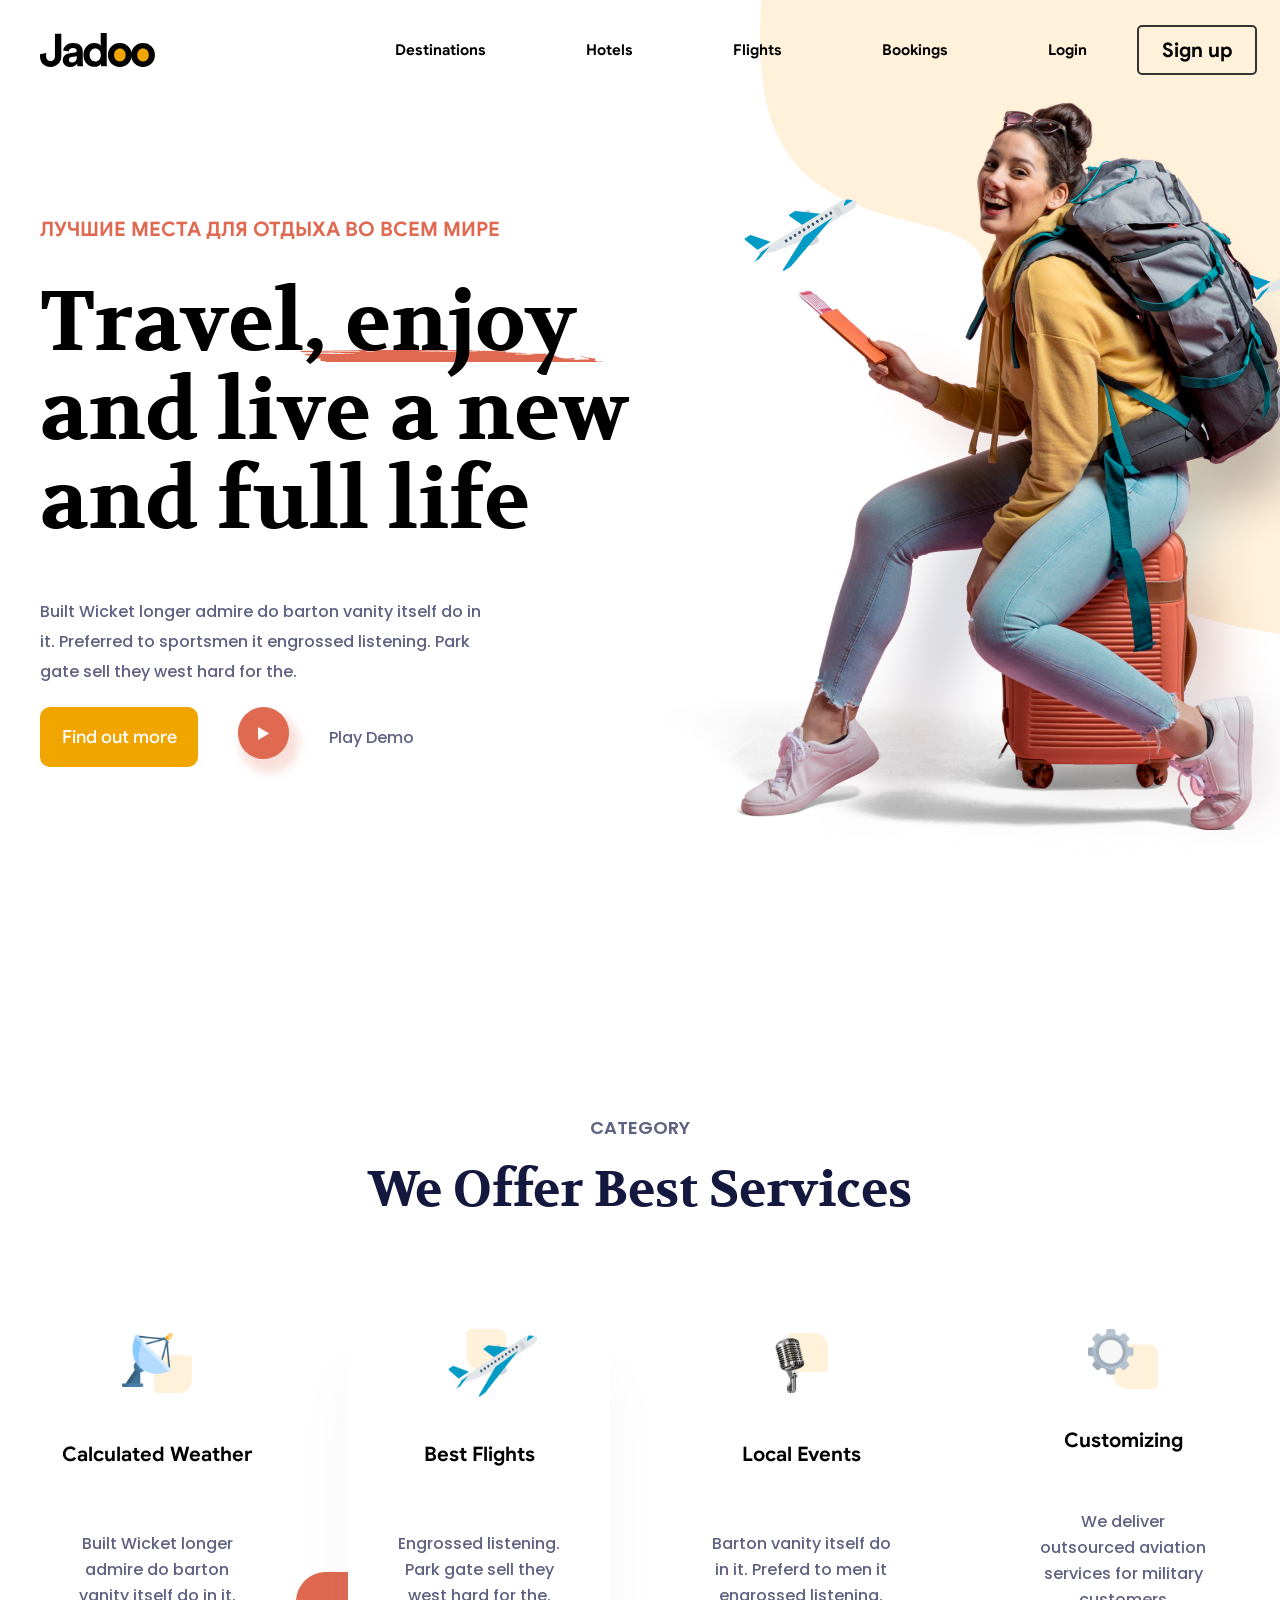
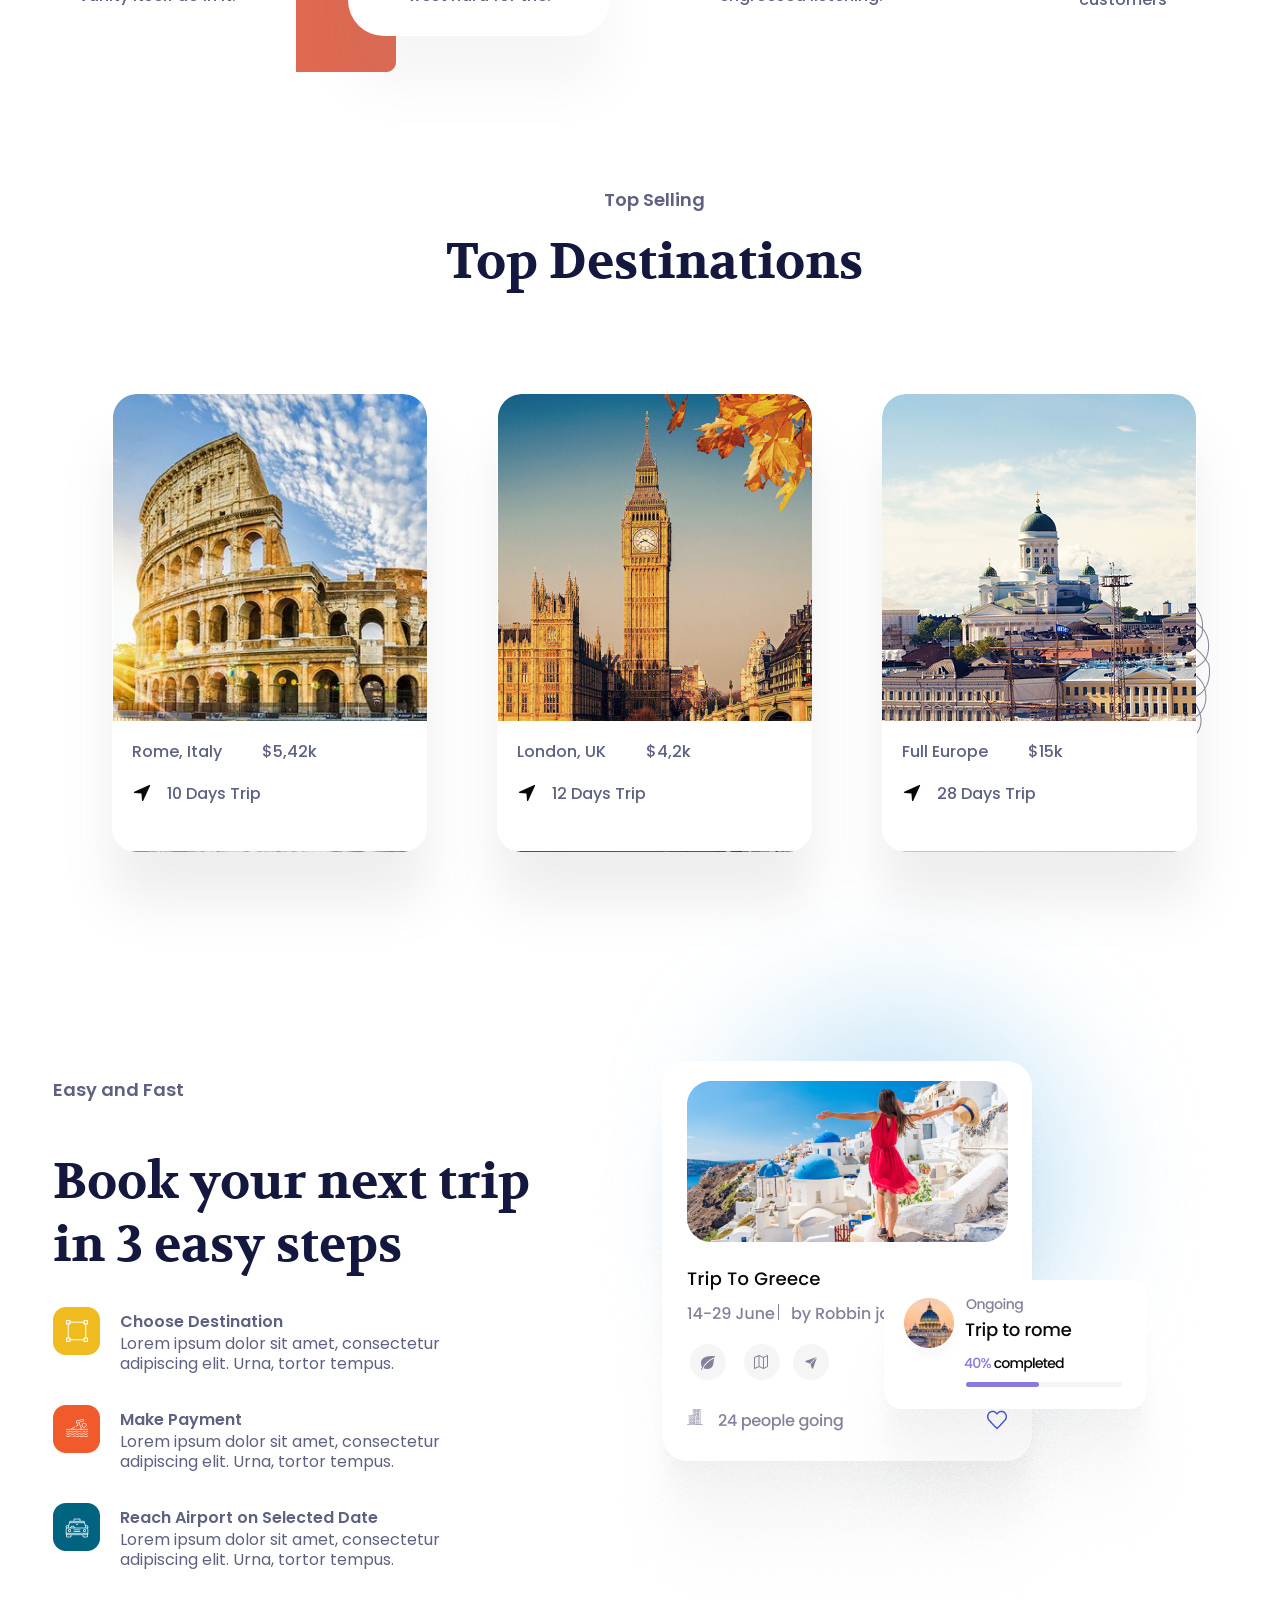
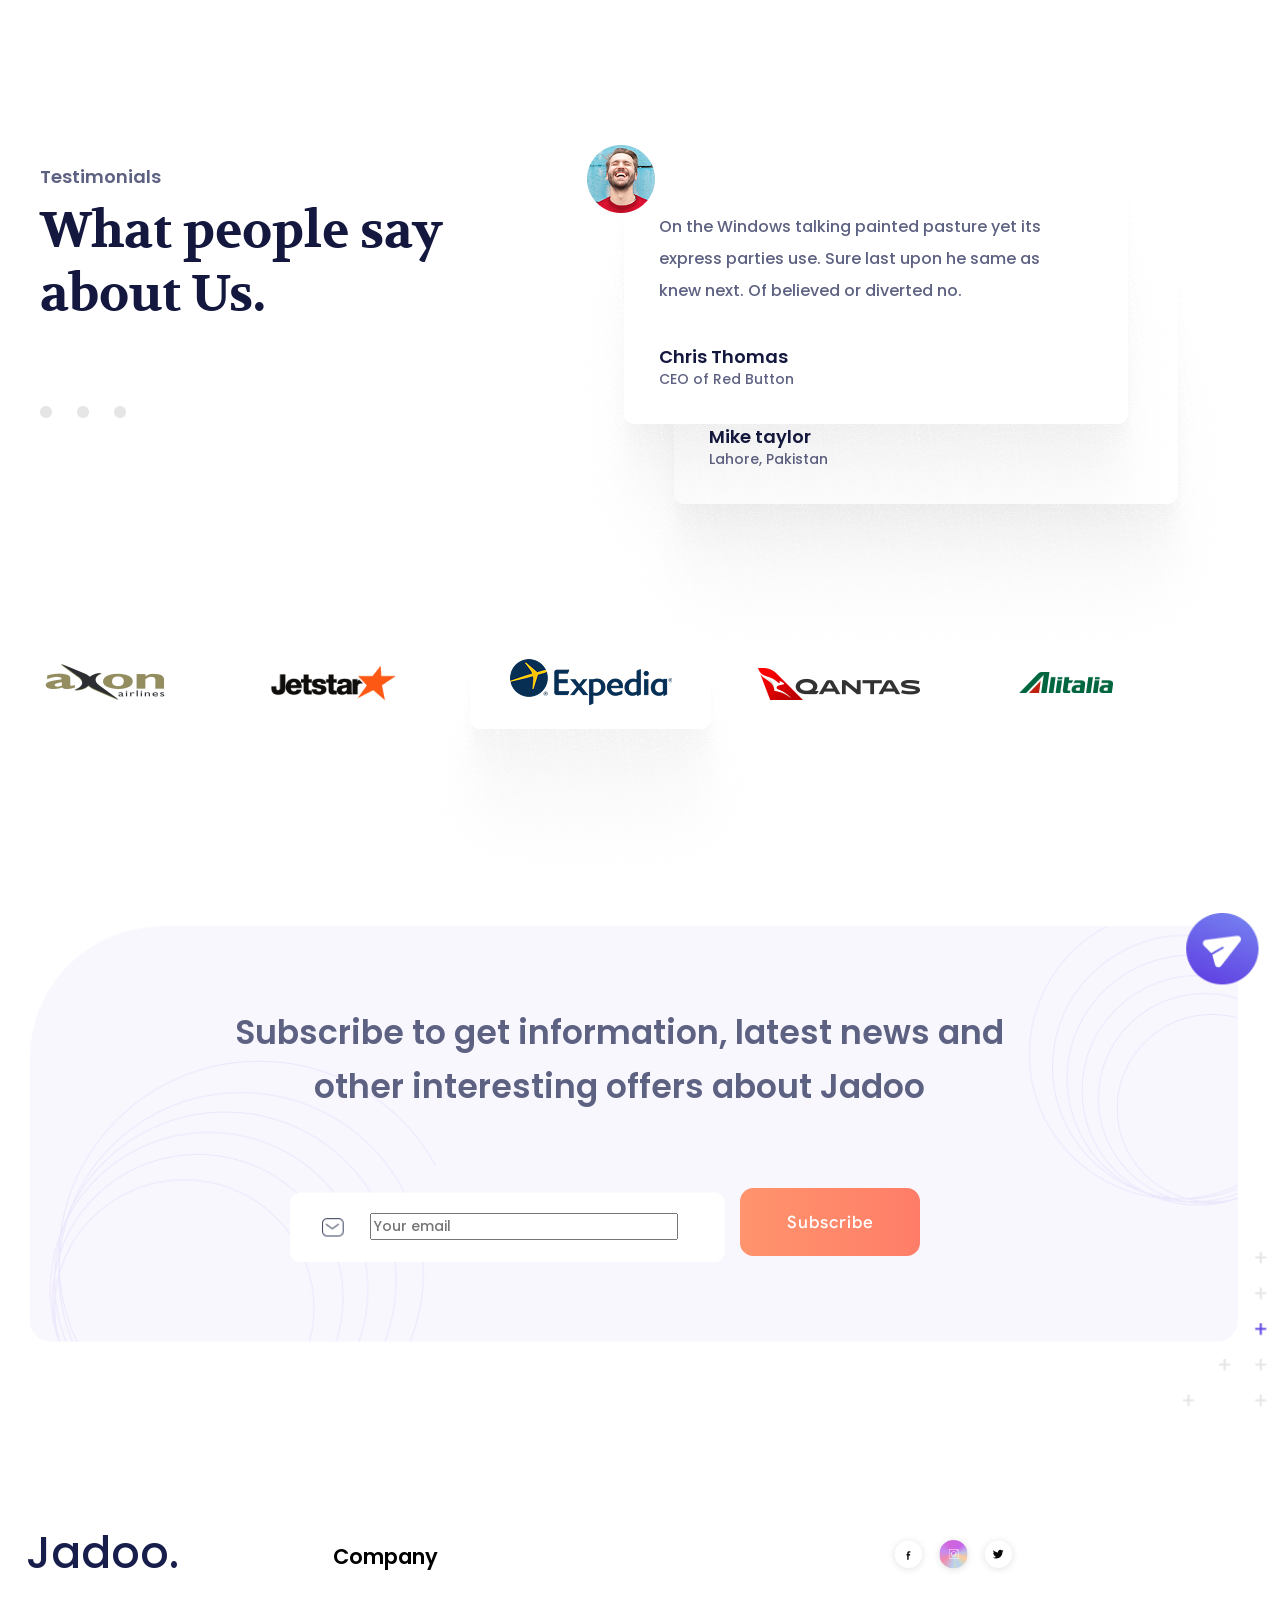
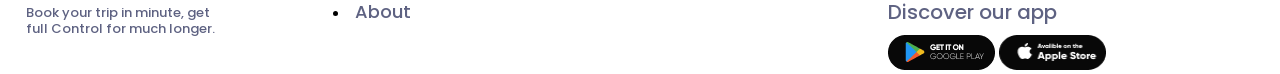
==== commit 1e07079e: "Add files via upload" ====
--- a/index.html
+++ b/index.html
@@ -34,7 +34,7 @@
                             <a class="celect" href="123"> Login </a>
                         </li>
                     </ul>
-                    <button class="bordered-button-enter"> Sign up </button>
+                    <button id="openModalBtn" class="bordered-button-enter"> Sign up </button>
                     <div class="language">
                         <h3> EN </h3>
                         <svg class="ggg" xmlns="http://www.w3.org/2000/svg">
@@ -46,8 +46,6 @@
             <img src="images\top decor.png" alt="top-decor" class="decor">
         </section>
     </header>
-
-    <button id="openModalBtn" class="welcome__button">Открыть форму входа</button>
 
     <div  class="sign-wind" hidden>
         <div class="sign-wind-text">
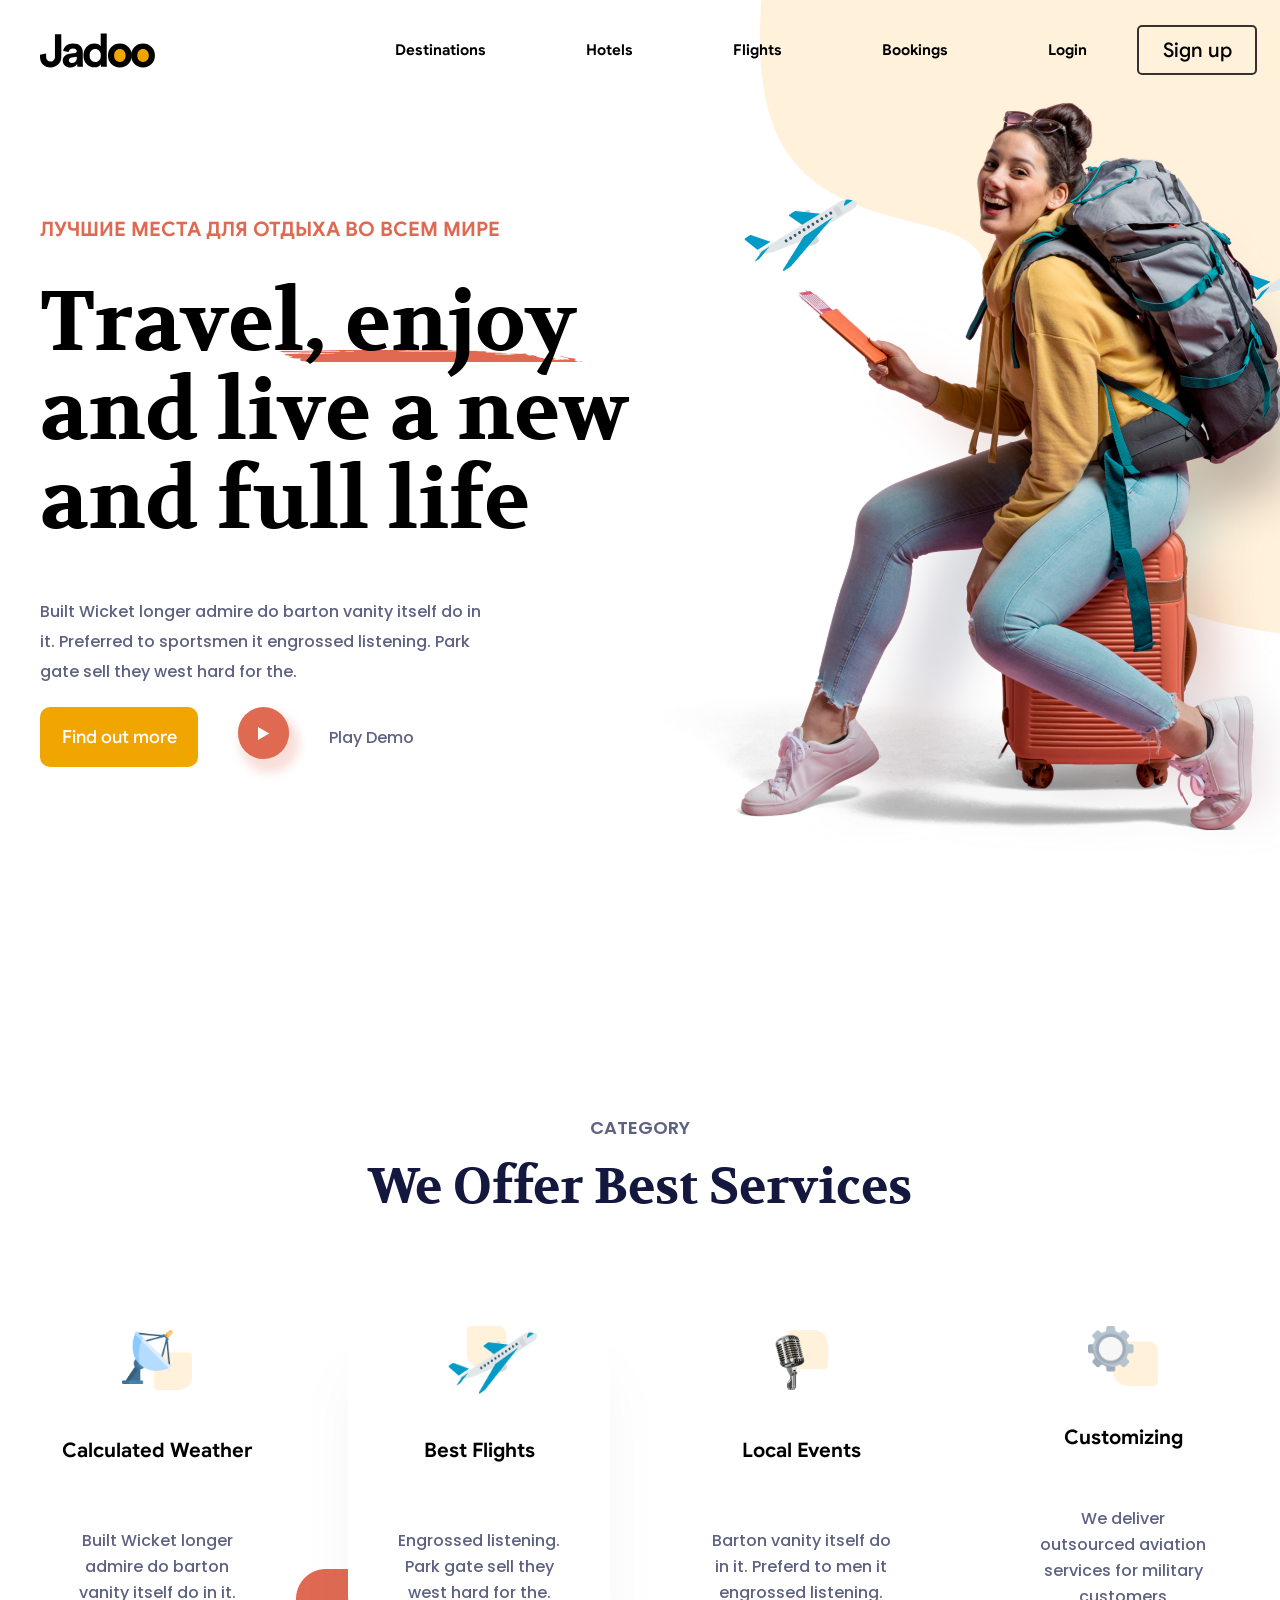
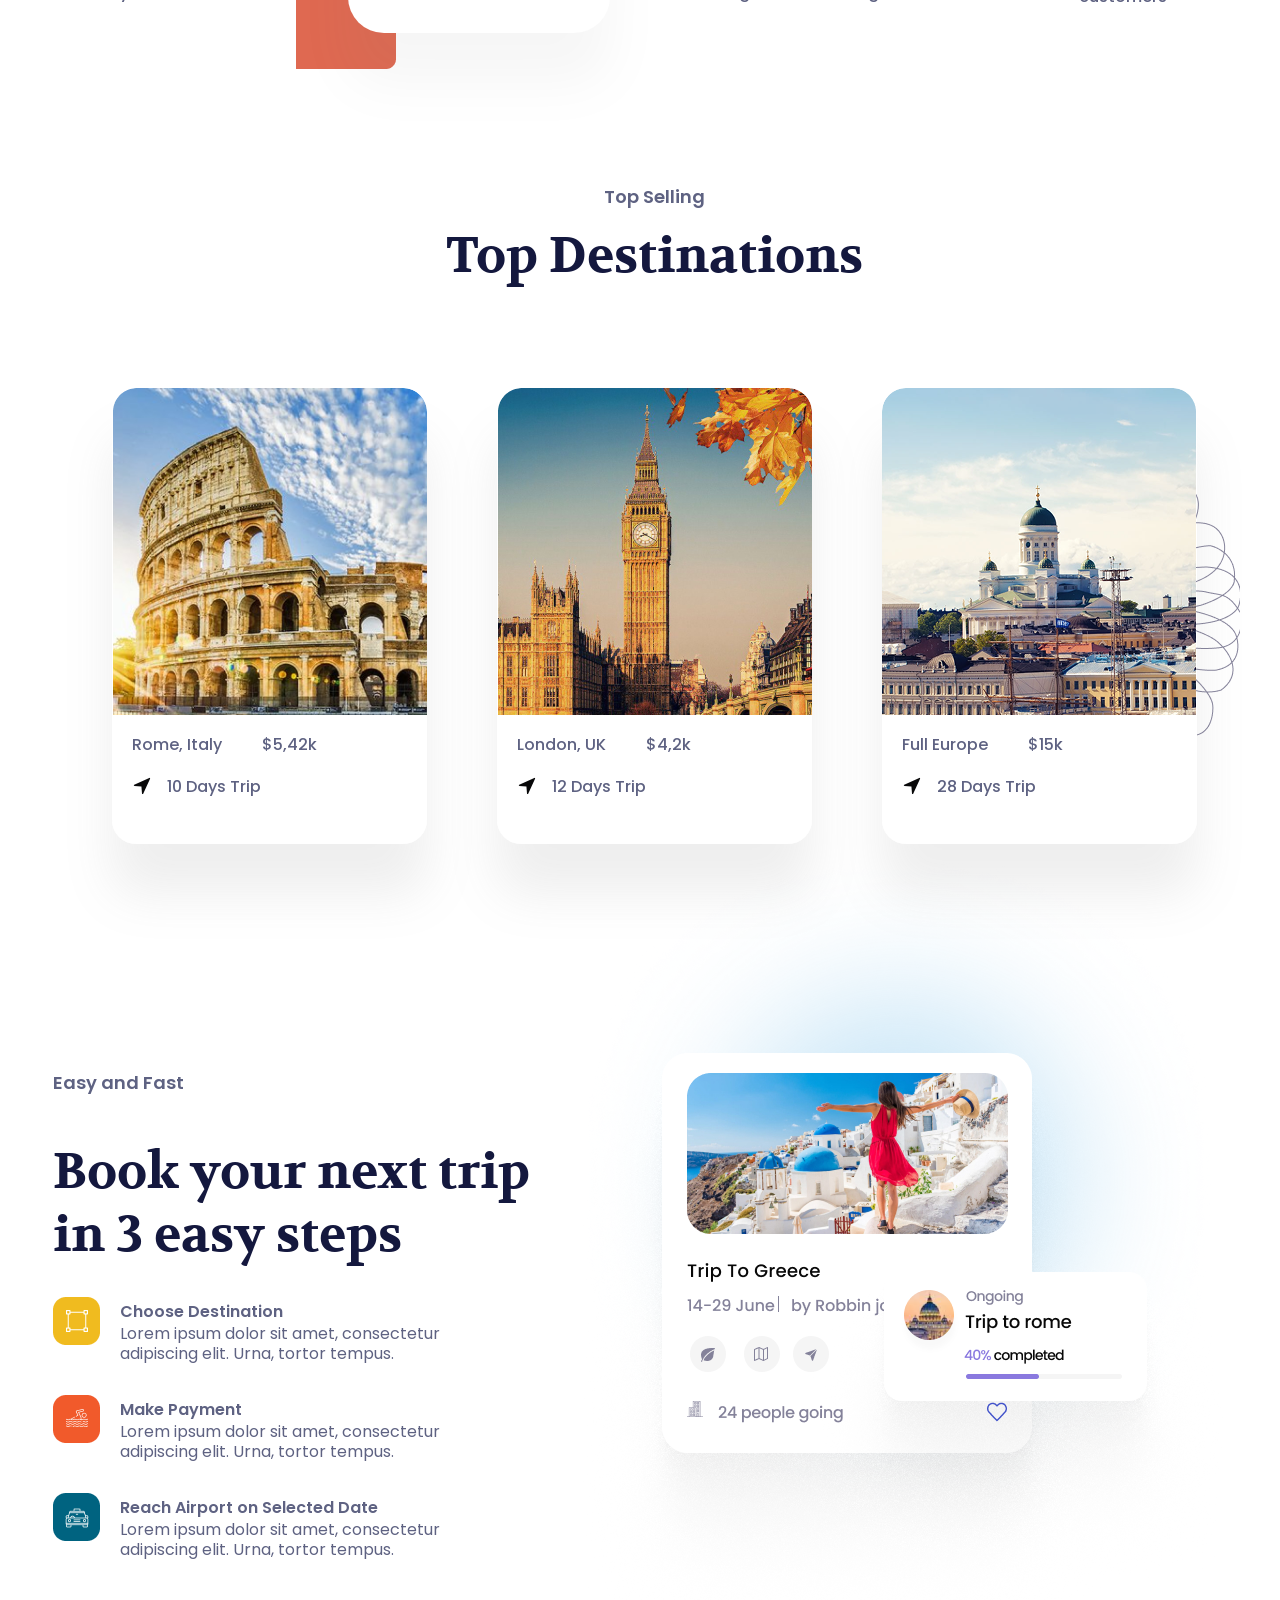
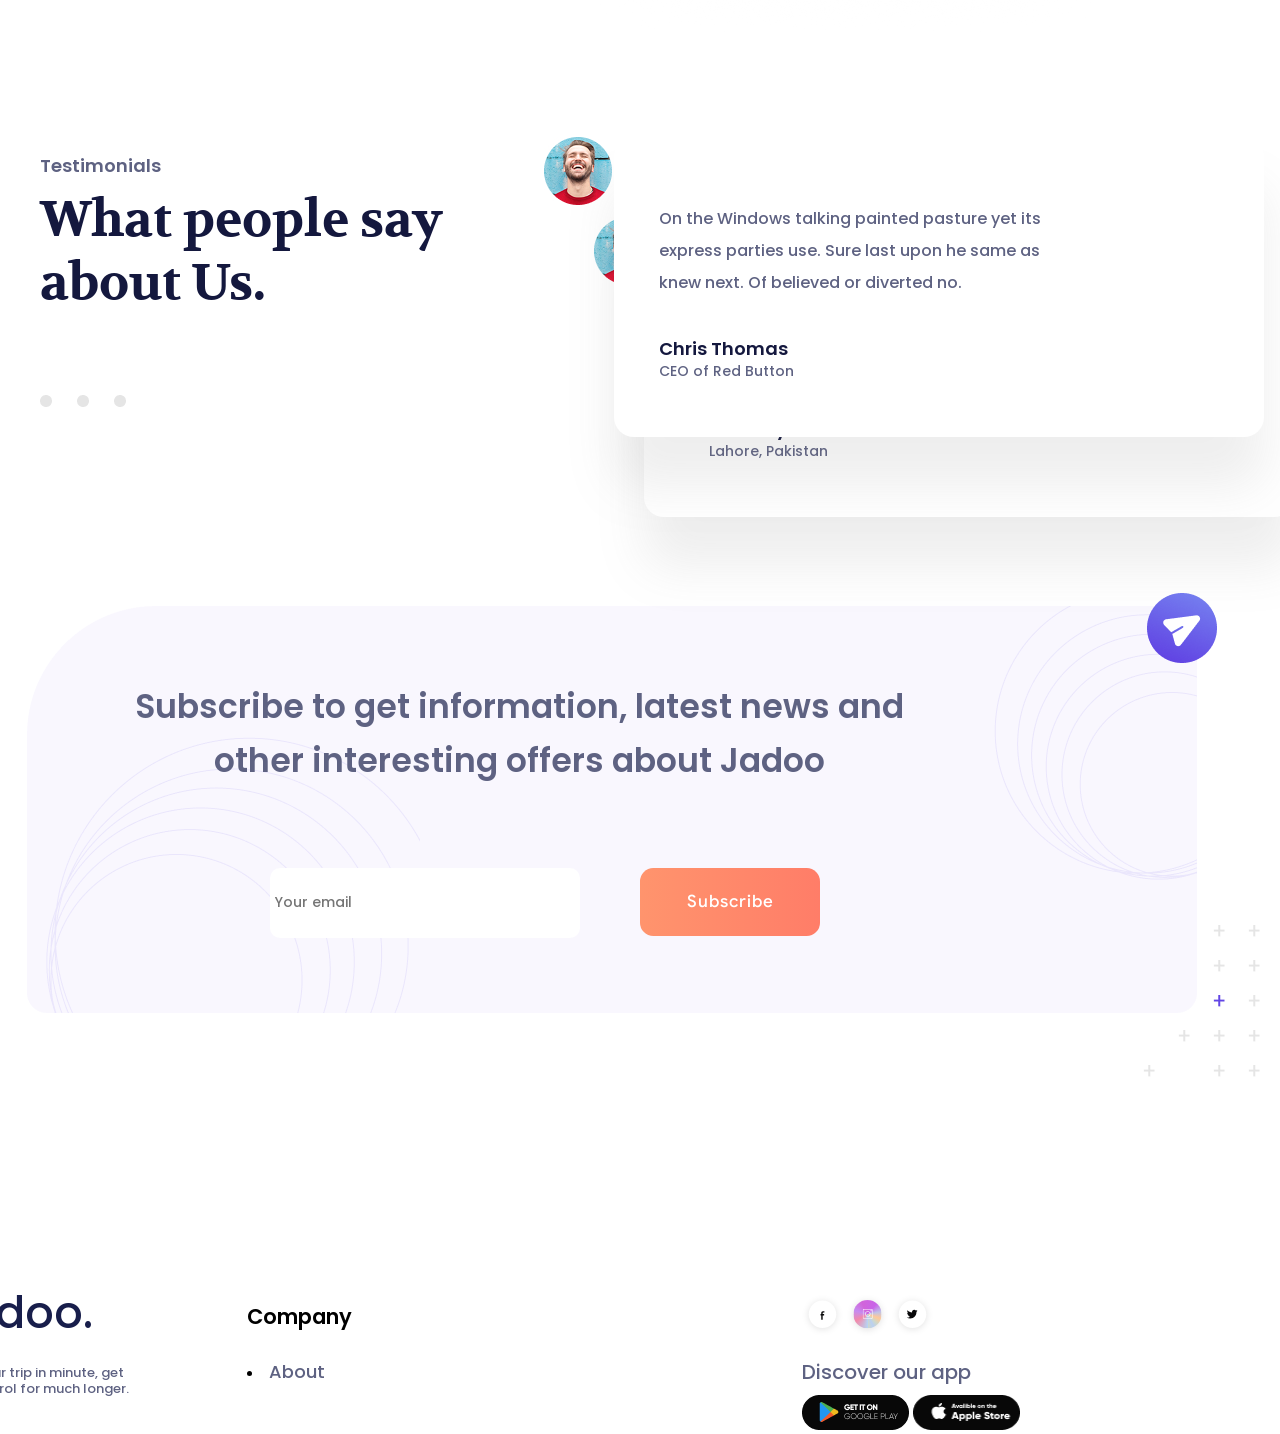
==== commit 2d16a6b4: "Add files via upload" ====
--- a/index.html
+++ b/index.html
@@ -36,7 +36,7 @@
                     </ul>
                     <button id="openModalBtn" class="bordered-button-enter"> Sign up </button>
                     <div class="language">
-                        <h3> EN </h3>
+                        <h1> EN </h1>
                         <svg class="ggg" xmlns="http://www.w3.org/2000/svg">
                             <polyline points="0,0 8,8 16,0" style="fill:none; stroke:black; stroke-width:1"/>
                         </svg>
@@ -47,7 +47,7 @@
         </section>
     </header>
 
-    <div  class="sign-wind" hidden>
+    <div class="sign-wind" hidden>
         <div class="sign-wind-text">
             <h1 id="modalTitle">Вход в систему</h1>
             <p>Логин:</p>
@@ -68,17 +68,16 @@
     <section class="traveller-sect">
         <div class="traveller">
             <div class="div1">
-                <p class="text1_best_dist"> ЛУЧШИЕ МЕСТА ДЛЯ ОТДЫХА ВО ВСЕМ МИРЕ</p>
+                <h1 class="text1_best_dist"> ЛУЧШИЕ МЕСТА ДЛЯ ОТДЫХА ВО ВСЕМ МИРЕ</h1>
                 <p class="text2_best_life"> Travel, enjoy and live a new and full life </p>
                 <p class="text3_bred"> Built Wicket longer admire do barton vanity itself do in it. Preferred to sportsmen it engrossed listening. Park gate sell they west hard for the. </p>
                 <div class="desc">
                     <button class="bordered-button-find-out-more"> Find out more </button>
                     <button class="play"></button>
-                    <p class="text3_bred"> Play Demo </p>
+                    <p class="text3_bred1"> Play Demo </p>
                 </div>
             </div>
             <div class="div2">
-                <img src="images\Decore (1).png" alt="1" class="decore">
                 <img src="images\plane.png" alt="plane" class="plane1">
                 <img src="images\plane.png" alt="plane" class="plane2">
             </div>
@@ -88,7 +87,7 @@
     <section class="services">
         <div class="div3">
             <div class="services-head">
-                <p class="text4-CATEGORY"> CATEGORY </p>
+                <h1 class="text4-CATEGORY"> CATEGORY </h1>
                 <p class="text5-we-offer-best">We Offer Best Services</p>
             </div>
         </div>
@@ -122,7 +121,7 @@
     <section class="top_sellingg">
         <div class="div3">
             <div class="services-head">
-                <p class="text4-CATEGORY"> Top Selling</p>
+                <h1 class="text4-CATEGORY"> Top Selling</h1>
                 <p class="text5-we-offer-best">Top Destinations</p>
             </div>
         </div>
@@ -163,14 +162,13 @@
                     </div>
                 </div>
             </div>
-            <img src="images\zigzag.png" alt="zigzag" class="zigzag">
         </div>
     </section>
 
     <section class="section-easy-a">
         <div class="easy_and_fast">
             <div class="div5">
-                <p class="text4-CATEGORY"> Easy and Fast</p>
+                <h1 class="text4-CATEGORY"> Easy and Fast</h1>
                 <p class="text5-we-offer-best">Book your next trip in 3 easy steps</p>
                 <div class="chose">
                     <img src="images\selection.png" alt="1">
@@ -204,7 +202,7 @@
         <div class="testimonials">
             <div class="div6">
                 <div>
-                    <p class="text9">Testimonials</p>
+                    <h1 class="text9">Testimonials</h1>
                     <p class="text10">What people say about Us.</p>
                     <div class="points">
                         <img src="images\Ellipse 26.png" alt="1">
@@ -214,16 +212,18 @@
                 </div>
                 <div class="dialog-cards">
                     <div class="dialog-card1">
-                        <img src="images\dialog.png" alt="">
-                        <p class="text6">On the Windows talking painted pasture yet its express parties use. Sure last upon he same as knew next. Of believed or diverted no.</p>
-                        <p class="text7">Mike taylor</p>
-                        <p class="text8">Lahore, Pakistan</p>
+                        <div>
+                            <p class="text6">On the Windows talking painted pasture yet its express parties use. Sure last upon he same as knew next. Of believed or diverted no.</p>
+                            <p class="text7">Mike taylor</p>
+                            <p class="text8">Lahore, Pakistan</p>
+                        </div>
                     </div>
                     <div class="dialog-card2">
-                        <img src="images\dialog.png" alt="">
-                        <p class="text6">On the Windows talking painted pasture yet its express parties use. Sure last upon he same as knew next. Of believed or diverted no.</p>
-                        <p class="text7">Chris Thomas</p>
-                        <p class="text8">CEO of Red Button</p>
+                        <div>
+                            <p class="text6">On the Windows talking painted pasture yet its express parties use. Sure last upon he same as knew next. Of believed or diverted no.</p>
+                            <p class="text7">Chris Thomas</p>
+                            <p class="text8">CEO of Red Button</p>
+                        </div>
                     </div>
                     <div class="strelki">
                         <img src="images\Vector 2.svg" alt="">
@@ -232,22 +232,22 @@
                 </div>
             </div>
         </div>
-        <img src="images\logos.png" alt="">
     </section>
 
 
     <section class="subscribe-section">
-        <img src="images\subscribe section.png" alt="">
-        <p>Subscribe to get information, latest news and other interesting offers about Jadoo</p>
-        <input type="email" placeholder="Your email" class="inp">
-        <button class="custom-button">Subscribe</button>
+        <div>
+            <h1>Subscribe to get information, latest news and other interesting offers about Jadoo</h1>
+            <input type="email" placeholder="Your email" class="inp">
+            <button class="custom-button">Subscribe</button>
+        </div>
     </section>
 
     <section>
         <div class="podval-col">
             <div style="display: flex; gap: 100px;">
                 <div>
-                    <p class="logo-ty">Jadoo.</p>
+                    <h1 class="logo-ty">Jadoo.</h1>
                     <p class="book">Book your trip in minute, get full Control for much longer.</p>
                 </div>
                 <div>
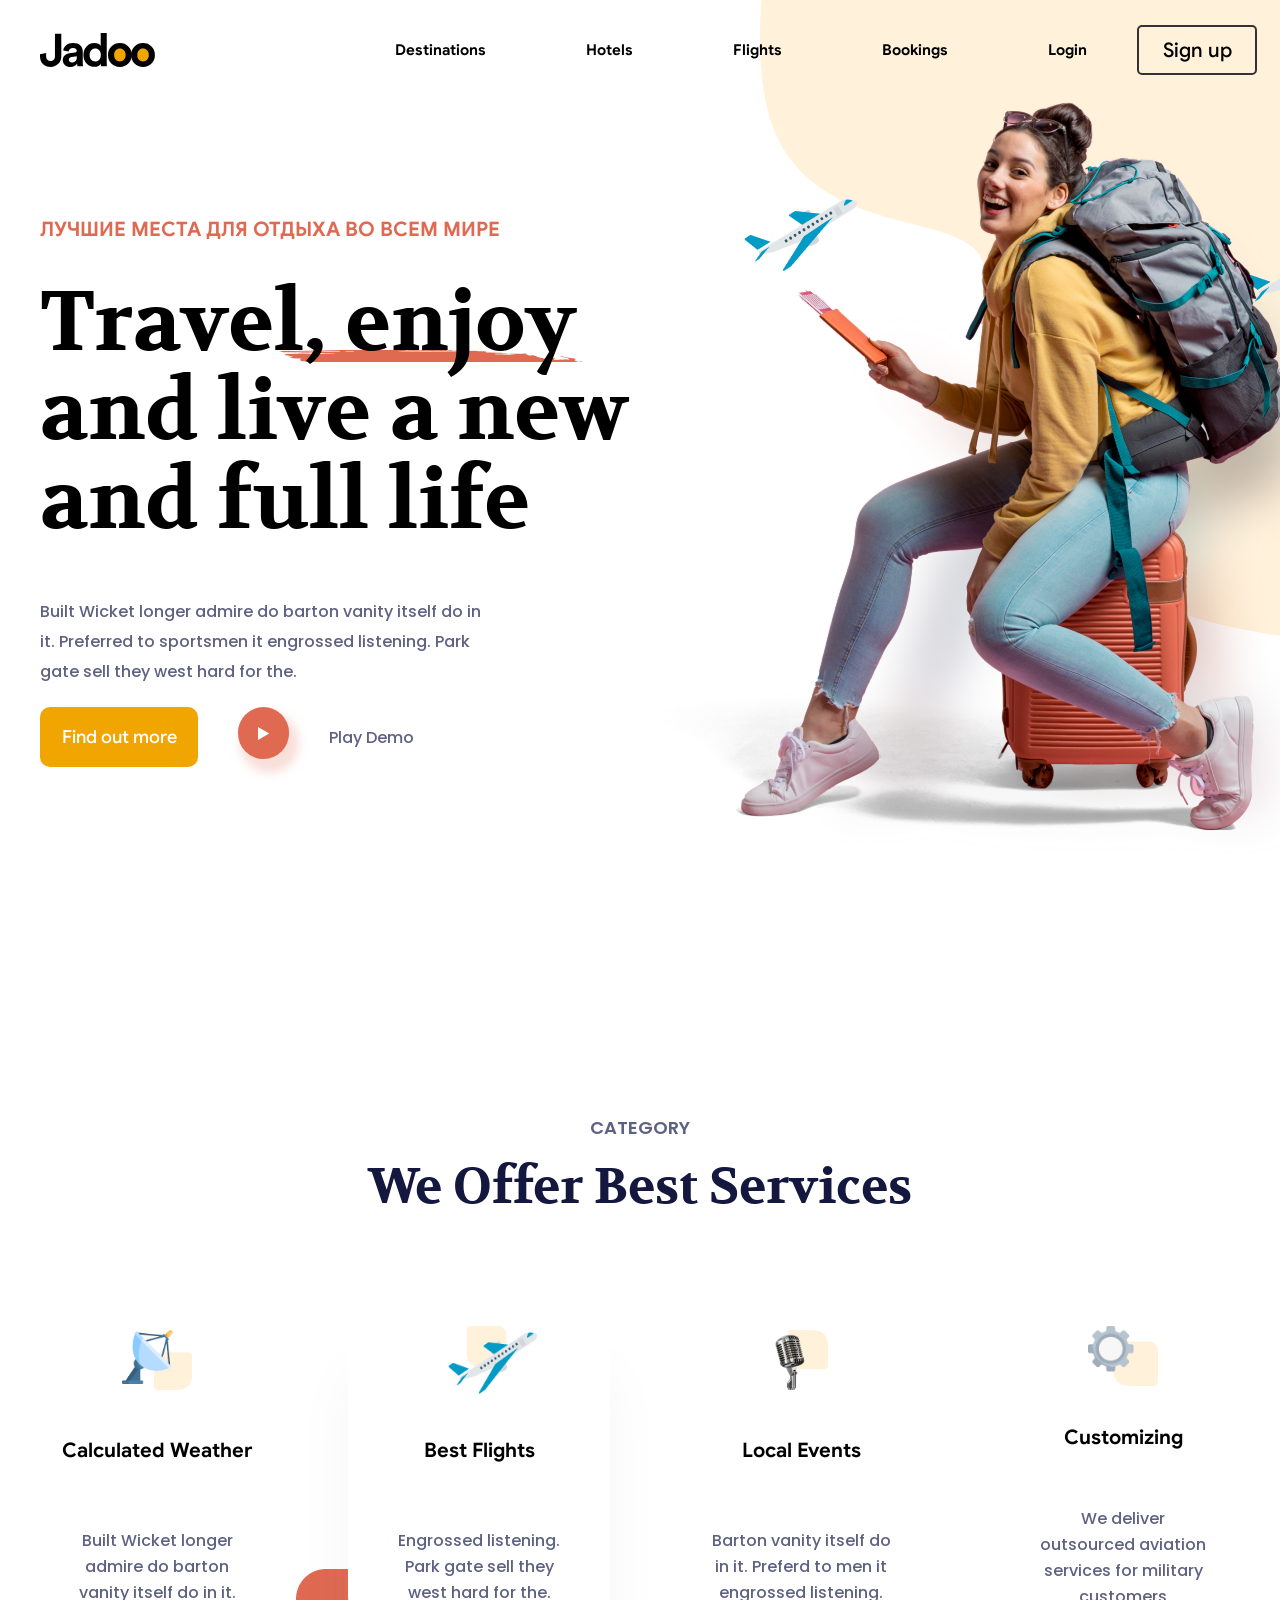
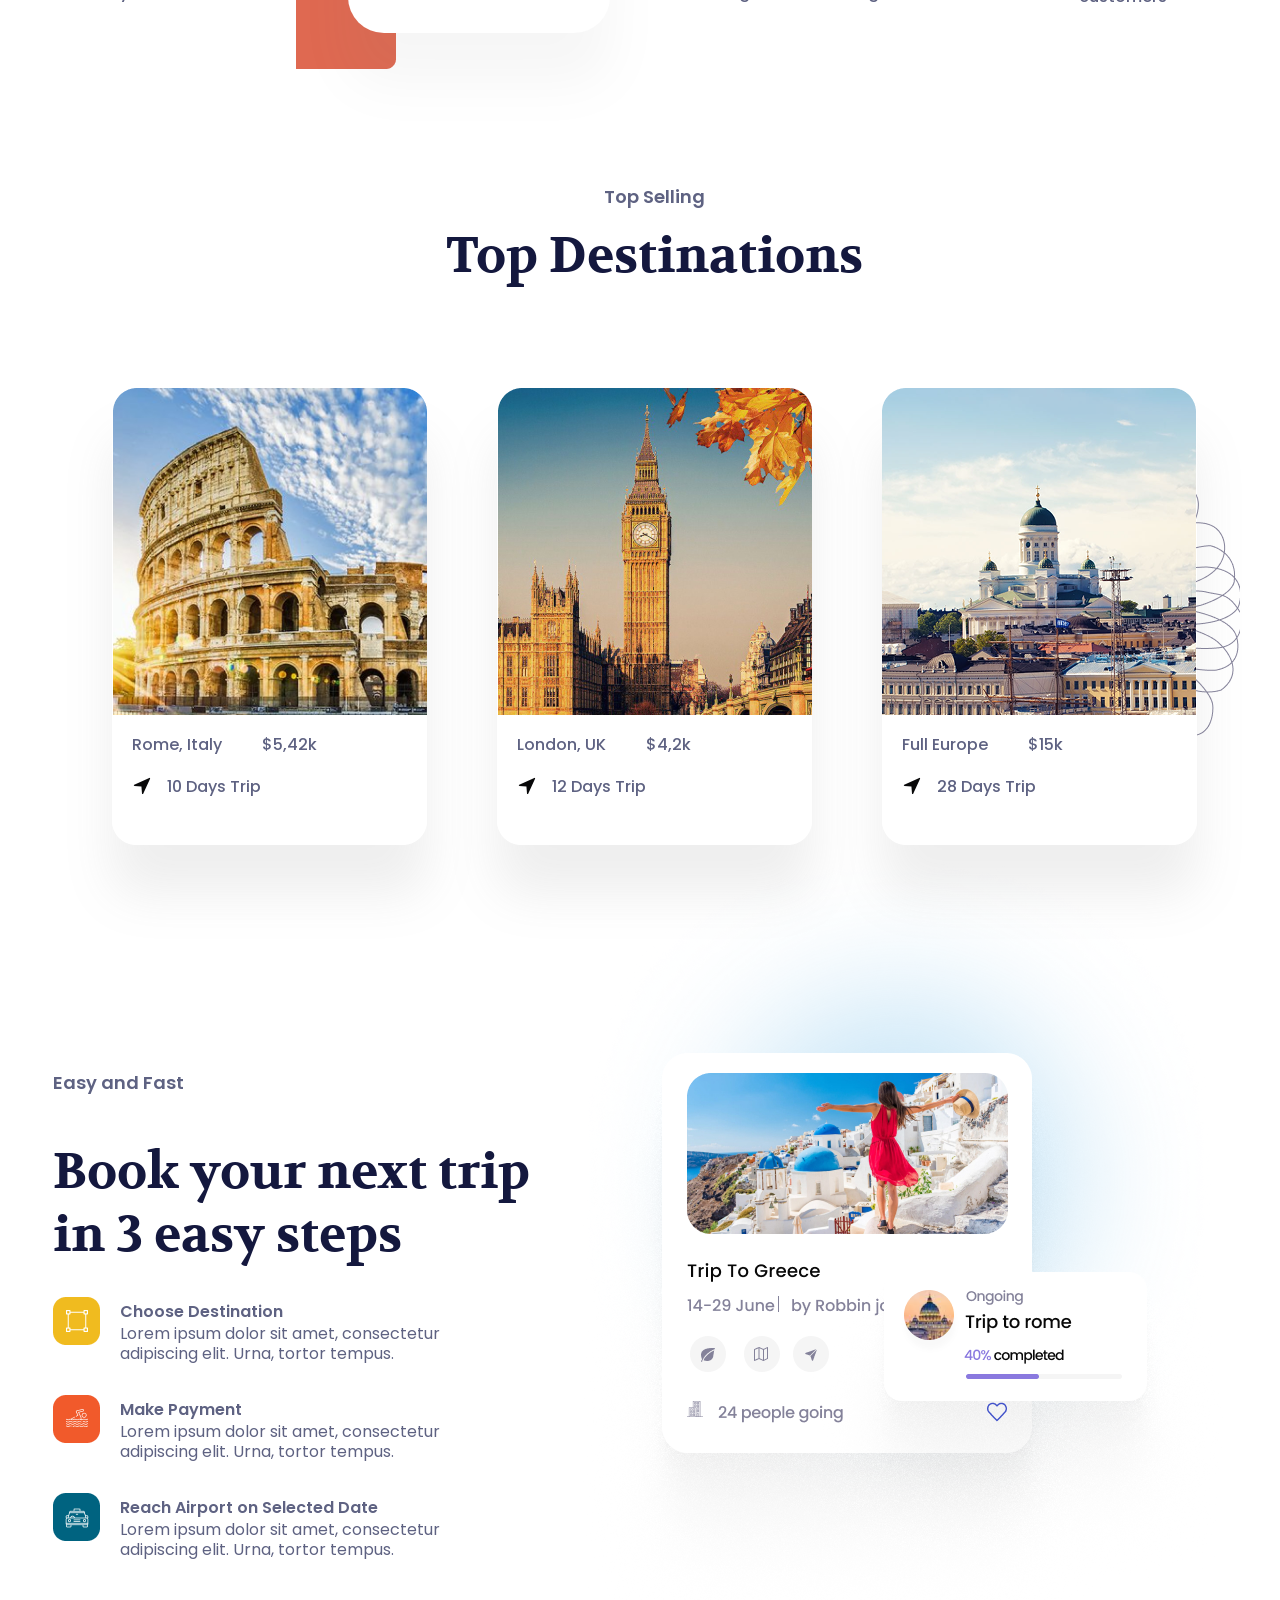
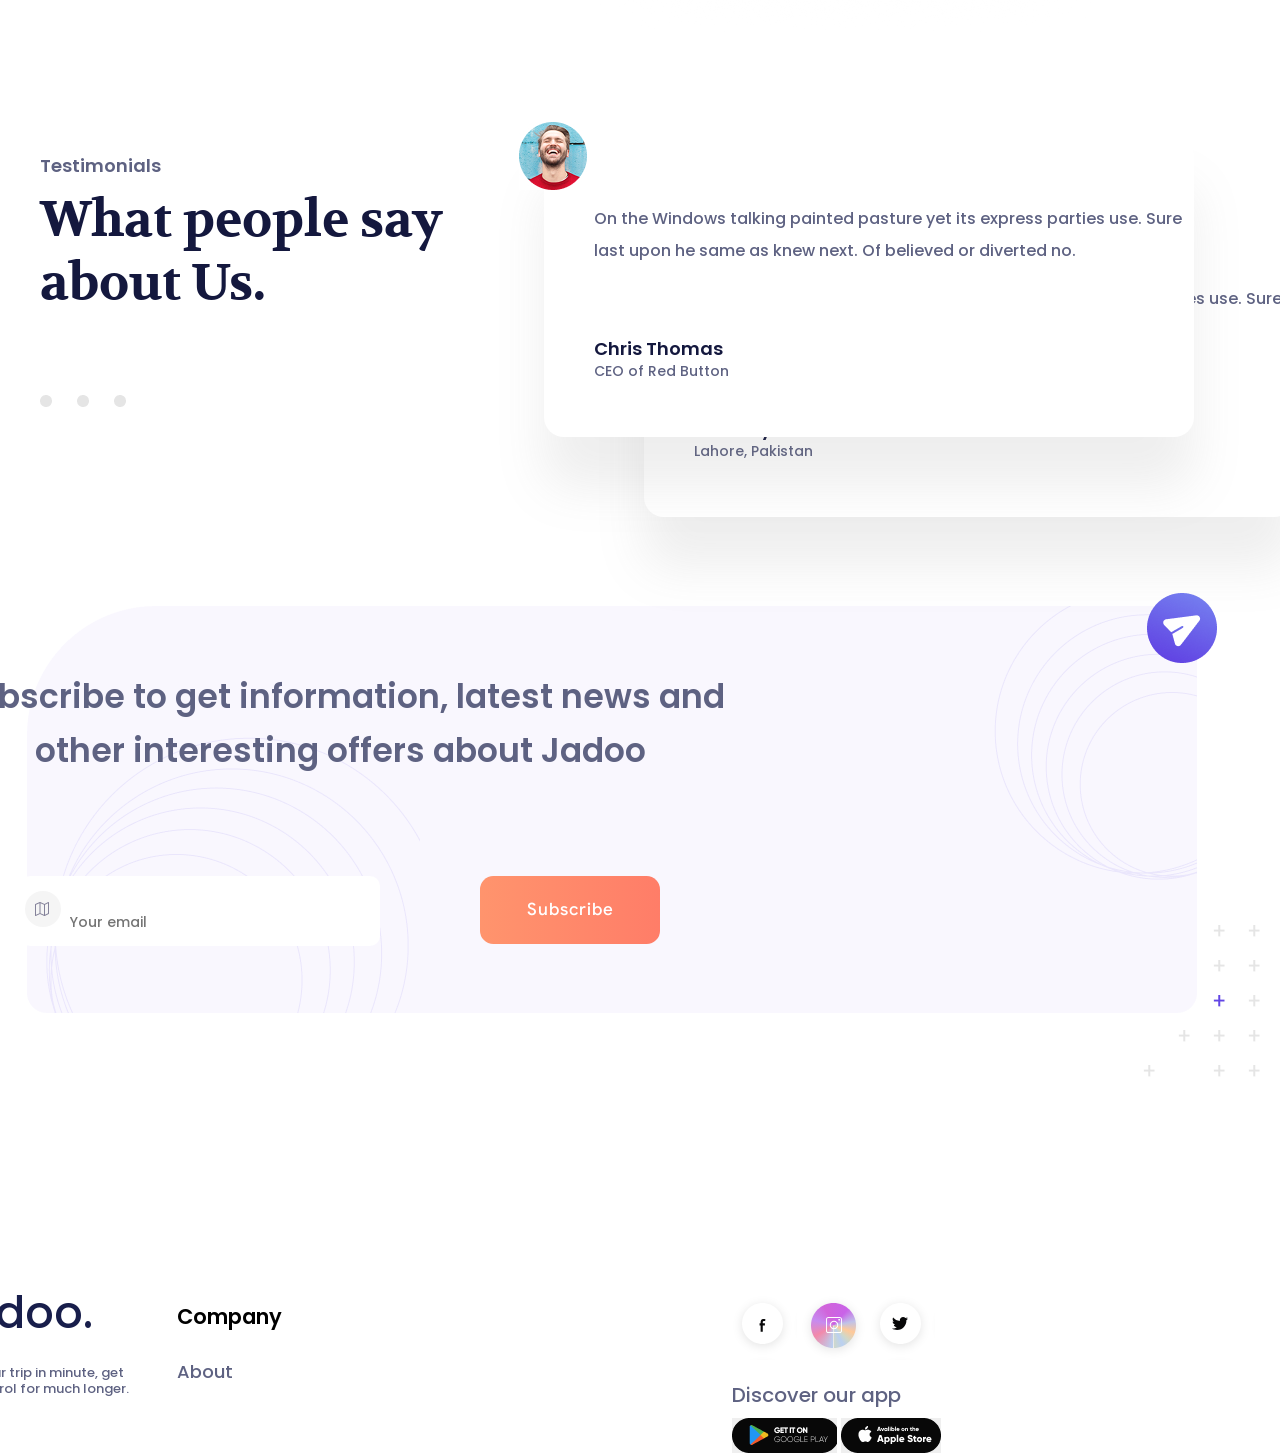
==== commit ffc26c18: "Add files via upload" ====
--- a/index.html
+++ b/index.html
@@ -14,29 +14,20 @@
 <body>
     <header>
         <section class="section-head">
+            <h1 hidden></h1>
             <div class="logo-and-buttons">
                 <img src="images\Logo.svg" alt="logo">
                 <nav class="nav">
                     <ul class="ull">
-                        <li class="lit">
-                            <a class="celect" href="123"> Destinations </a>
-                        </li>
-                        <li class="lit">
-                            <a class="celect" href="123"> Hotels </a>
-                        </li>
-                        <li class="lit">
-                            <a class="celect" href="123"> Flights </a>
-                        </li>
-                        <li class="lit">
-                            <a class="celect" href="123"> Bookings </a>
-                        </li>
-                        <li class="lit">
-                            <a class="celect" href="123"> Login </a>
-                        </li>
+                        <a class="celect" href="123"> Destinations </a>
+                        <a class="celect" href="123"> Hotels </a>
+                        <a class="celect" href="123"> Flights </a>
+                        <a class="celect" href="123"> Bookings </a>
+                        <a class="celect" href="123"> Login </a>
                     </ul>
                     <button id="openModalBtn" class="bordered-button-enter"> Sign up </button>
                     <div class="language">
-                        <h1> EN </h1>
+                        <h2> EN </h2>
                         <svg class="ggg" xmlns="http://www.w3.org/2000/svg">
                             <polyline points="0,0 8,8 16,0" style="fill:none; stroke:black; stroke-width:1"/>
                         </svg>
@@ -49,16 +40,14 @@
 
     <div class="sign-wind" hidden>
         <div class="sign-wind-text">
-            <h1 id="modalTitle">Вход в систему</h1>
-            <p>Логин:</p>
-            <p>Email:</p>
-            <p>Телефон:</p>
+            <h2 id="modalTitle">Вход в систему</h2>
         </div>
         <div class="sign-wind-form">
-            <form action="#" method="post" novalidate>  
+            <form action="#" method="post" novalidate>
+                <p>Логин:</p>
                 <input type="text" title="login" placeholder="Ваш логин" required autocomplete="username">
-                <input type="email" title="email" placeholder="example@mail.ru" required autocomplete="email">
-                <input type="tel" title="number" placeholder="+7 (999) 000-00-00" pattern="[+]7\s?[(]?\d{3}[)]?\s?\d{3}[-]\d{2}[-]\d{2}" required autocomplete="tel">
+                <p>Пароль:</p>
+                <input type="password" title="password" placeholder="password" required autocomplete="new-password">
                 <button type="submit">Войти</button>
             </form>
             <button id="closeModalBtn" aria-label="Закрыть окно">×</button>
@@ -68,7 +57,7 @@
     <section class="traveller-sect">
         <div class="traveller">
             <div class="div1">
-                <h1 class="text1_best_dist"> ЛУЧШИЕ МЕСТА ДЛЯ ОТДЫХА ВО ВСЕМ МИРЕ</h1>
+                <h2 class="text1_best_dist"> ЛУЧШИЕ МЕСТА ДЛЯ ОТДЫХА ВО ВСЕМ МИРЕ</h2>
                 <p class="text2_best_life"> Travel, enjoy and live a new and full life </p>
                 <p class="text3_bred"> Built Wicket longer admire do barton vanity itself do in it. Preferred to sportsmen it engrossed listening. Park gate sell they west hard for the. </p>
                 <div class="desc">
@@ -87,7 +76,7 @@
     <section class="services">
         <div class="div3">
             <div class="services-head">
-                <h1 class="text4-CATEGORY"> CATEGORY </h1>
+                <h2 class="text4-CATEGORY"> CATEGORY </h2>
                 <p class="text5-we-offer-best">We Offer Best Services</p>
             </div>
         </div>
@@ -95,24 +84,25 @@
             <img src="images\Rectangle 157.png" alt="" class="rectangle">
             <div class="category">
                 <img src="images\antenna.png" alt="antenna">
-                <h1> Calculated Weather</h1>
+                <h2> Calculated Weather</h2>
                 <p> Built Wicket longer admire do barton vanity itself do in it.</p>
             </div>
             <div class="category-plane">
                 <div class="img-plane">
                     <img src="images\plane_category.png" alt="" class="pl">
                 </div>
-                <h1> Best Flights</h1>
+                <h2> Best Flights</h2>
                 <p> Engrossed listening. Park gate sell they west hard for the.</p>
+
             </div>
             <div class="category">
                 <img src="images\microphone.png" alt="antenna">
-                <h1> Local Events</h1>
+                <h2> Local Events</h2>
                 <p> Barton vanity itself do in it. Preferd to men it engrossed listening. </p>
             </div>
             <div class="category">
                 <img src="images\settings.png" alt="antenna">
-                <h1> Customizing</h1>
+                <h2> Customizing</h2>
                 <p> We deliver outsourced aviation services for military customers</p>
             </div>
         </div>
@@ -121,12 +111,13 @@
     <section class="top_sellingg">
         <div class="div3">
             <div class="services-head">
-                <h1 class="text4-CATEGORY"> Top Selling</h1>
+                <h2 class="text4-CATEGORY"> Top Selling</h2>
                 <p class="text5-we-offer-best">Top Destinations</p>
             </div>
         </div>
         <div class="cards">
-            <div class="card1">
+            <div class="card"> 
+                <img src="images\Rome_card.png" alt="1">
                 <div class="over">
                     <div class="first-text-card">
                         <p>Rome, Italy</p>
@@ -138,7 +129,8 @@
                     </div>
                 </div>
             </div>
-            <div class="card2">
+            <div class="card">
+                <img src="images\London_card.png" alt="2">
                 <div class="over">
                     <div class="first-text-card">
                         <p>London, UK</p>
@@ -150,7 +142,8 @@
                     </div>
                 </div>
             </div>
-            <div class="card3">
+            <div class="card">
+                <img src="images\Last_card.png" alt="2">
                 <div class="over">
                     <div class="first-text-card">
                         <p>Full Europe</p>
@@ -168,26 +161,26 @@
     <section class="section-easy-a">
         <div class="easy_and_fast">
             <div class="div5">
-                <h1 class="text4-CATEGORY"> Easy and Fast</h1>
+                <h2 class="text4-CATEGORY"> Easy and Fast</h2>
                 <p class="text5-we-offer-best">Book your next trip in 3 easy steps</p>
                 <div class="chose">
                     <img src="images\selection.png" alt="1">
                     <div>
-                        <h1>Choose Destination</h1>
+                        <h2>Choose Destination</h2>
                         <p>Lorem ipsum dolor sit amet, consectetur adipiscing elit. Urna, tortor tempus. </p>
                     </div>
                 </div>
                 <div class="chose">
                     <img src="images\swim.png" alt="2">
                     <div>
-                        <h1>Make Payment</h1>
+                        <h2>Make Payment</h2>
                         <p>Lorem ipsum dolor sit amet, consectetur adipiscing elit. Urna, tortor tempus.  </p>
                     </div>
                 </div>
                 <div class="chose">
                     <img src="images\taxi.png" alt="1">
                     <div>
-                        <h1>Reach Airport on Selected Date</h1>
+                        <h2>Reach Airport on Selected Date</h2>
                         <p>Lorem ipsum dolor sit amet, consectetur adipiscing elit. Urna, tortor tempus. </p>
                     </div>
                 </div>
@@ -202,7 +195,7 @@
         <div class="testimonials">
             <div class="div6">
                 <div>
-                    <h1 class="text9">Testimonials</h1>
+                    <h2 class="text9">Testimonials</h2>
                     <p class="text10">What people say about Us.</p>
                     <div class="points">
                         <img src="images\Ellipse 26.png" alt="1">
@@ -212,18 +205,16 @@
                 </div>
                 <div class="dialog-cards">
                     <div class="dialog-card1">
-                        <div>
-                            <p class="text6">On the Windows talking painted pasture yet its express parties use. Sure last upon he same as knew next. Of believed or diverted no.</p>
-                            <p class="text7">Mike taylor</p>
-                            <p class="text8">Lahore, Pakistan</p>
-                        </div>
+                        <img class="img-face" src="images\Image.jpg" alt="1">
+                        <p class="text6">On the Windows talking painted pasture yet its express parties use. Sure last upon he same as knew next. Of believed or diverted no.</p>
+                        <p class="text7">Mike taylor</p>
+                        <p class="text8">Lahore, Pakistan</p>
                     </div>
                     <div class="dialog-card2">
-                        <div>
-                            <p class="text6">On the Windows talking painted pasture yet its express parties use. Sure last upon he same as knew next. Of believed or diverted no.</p>
-                            <p class="text7">Chris Thomas</p>
-                            <p class="text8">CEO of Red Button</p>
-                        </div>
+                        <img class="img-face" src="images\Image.jpg" alt="2">
+                        <p class="text6">On the Windows talking painted pasture yet its express parties use. Sure last upon he same as knew next. Of believed or diverted no.</p>
+                        <p class="text7">Chris Thomas</p>
+                        <p class="text8">CEO of Red Button</p>
                     </div>
                     <div class="strelki">
                         <img src="images\Vector 2.svg" alt="">
@@ -236,37 +227,40 @@
 
 
     <section class="subscribe-section">
-        <div>
-            <h1>Subscribe to get information, latest news and other interesting offers about Jadoo</h1>
-            <input type="email" placeholder="Your email" class="inp">
-            <button class="custom-button">Subscribe</button>
+        <div class="sub">
+            <h2>Subscribe to get information, latest news and other interesting offers about Jadoo</h2>
+            <div>
+                <form action="#">
+                    <img class="img-mail" src="images\map_icon.svg" alt="1">
+                    <input type="email" placeholder="Your email" class="inp">
+                </form>
+                <button class="custom-button">Subscribe</button>
+            </div>
         </div>
     </section>
 
     <section>
         <div class="podval-col">
-            <div style="display: flex; gap: 100px;">
+            <div style="display: flex; gap: 30px;">
                 <div>
-                    <h1 class="logo-ty">Jadoo.</h1>
+                    <h2 class="logo-ty">Jadoo.</h2>
                     <p class="book">Book your trip in minute, get full Control for much longer.</p>
                 </div>
                 <div>
                     <p class="company">Company</p>
-                    <li>
-                        <a class="about" href="123">About</a>
-                    </li>
+                    <a class="about" href="123">About</a>
                 </div>
             </div>
             <div class="discover">
                 <div class="priloj">
-                    <img src="images\Social.svg" alt="1">
-                    <img src="images\Social (1).svg" alt="1">
-                    <img src="images\Social (2).svg" alt="1">
+                    <button class="soc1"></button>
+                    <button class="soc2"></button>
+                    <button class="soc3"></button>
                 </div>
                 <p>Discover our app</p>
                 <div class="download">
-                    <img src="images\Google Play.png" alt="2">
-                    <img src="images\Play Store.png" alt="1">
+                    <button class="google"></button>
+                    <button class="aple"></button>
                 </div>
             </div>
         </div>
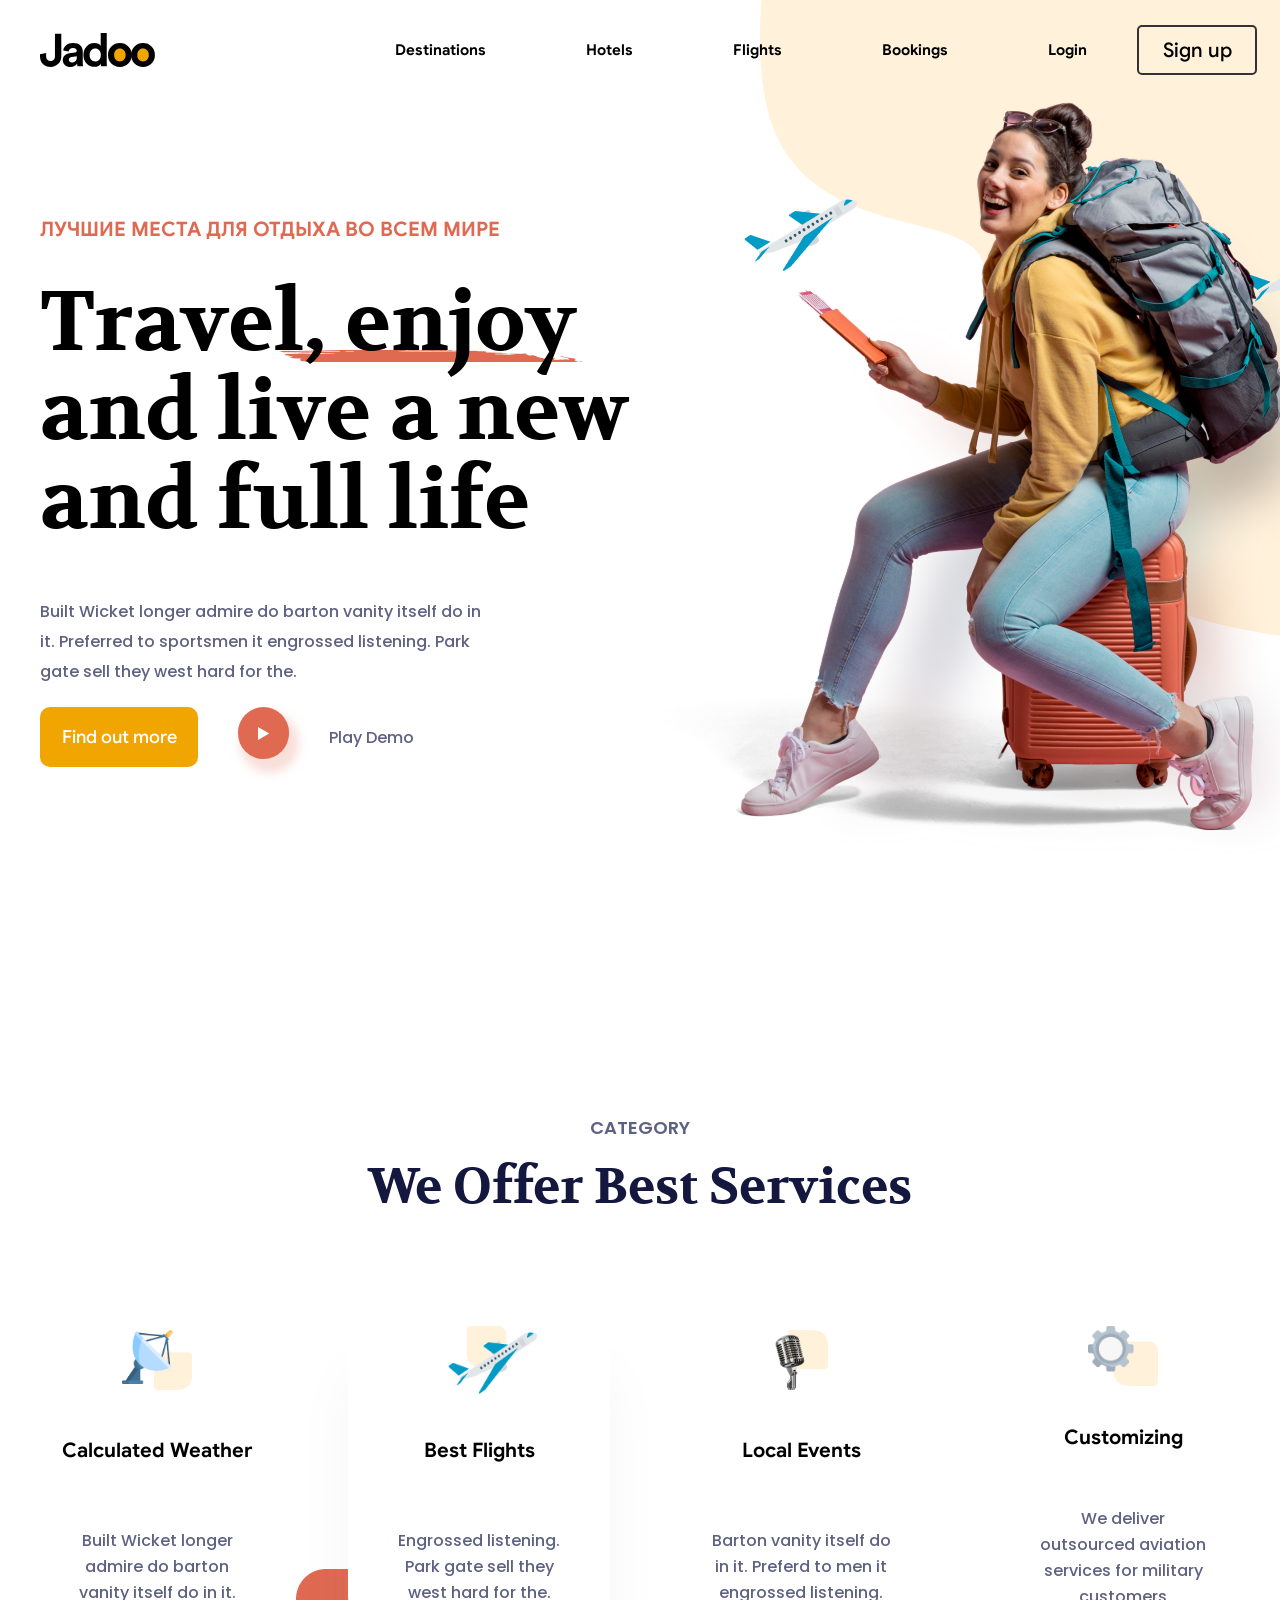
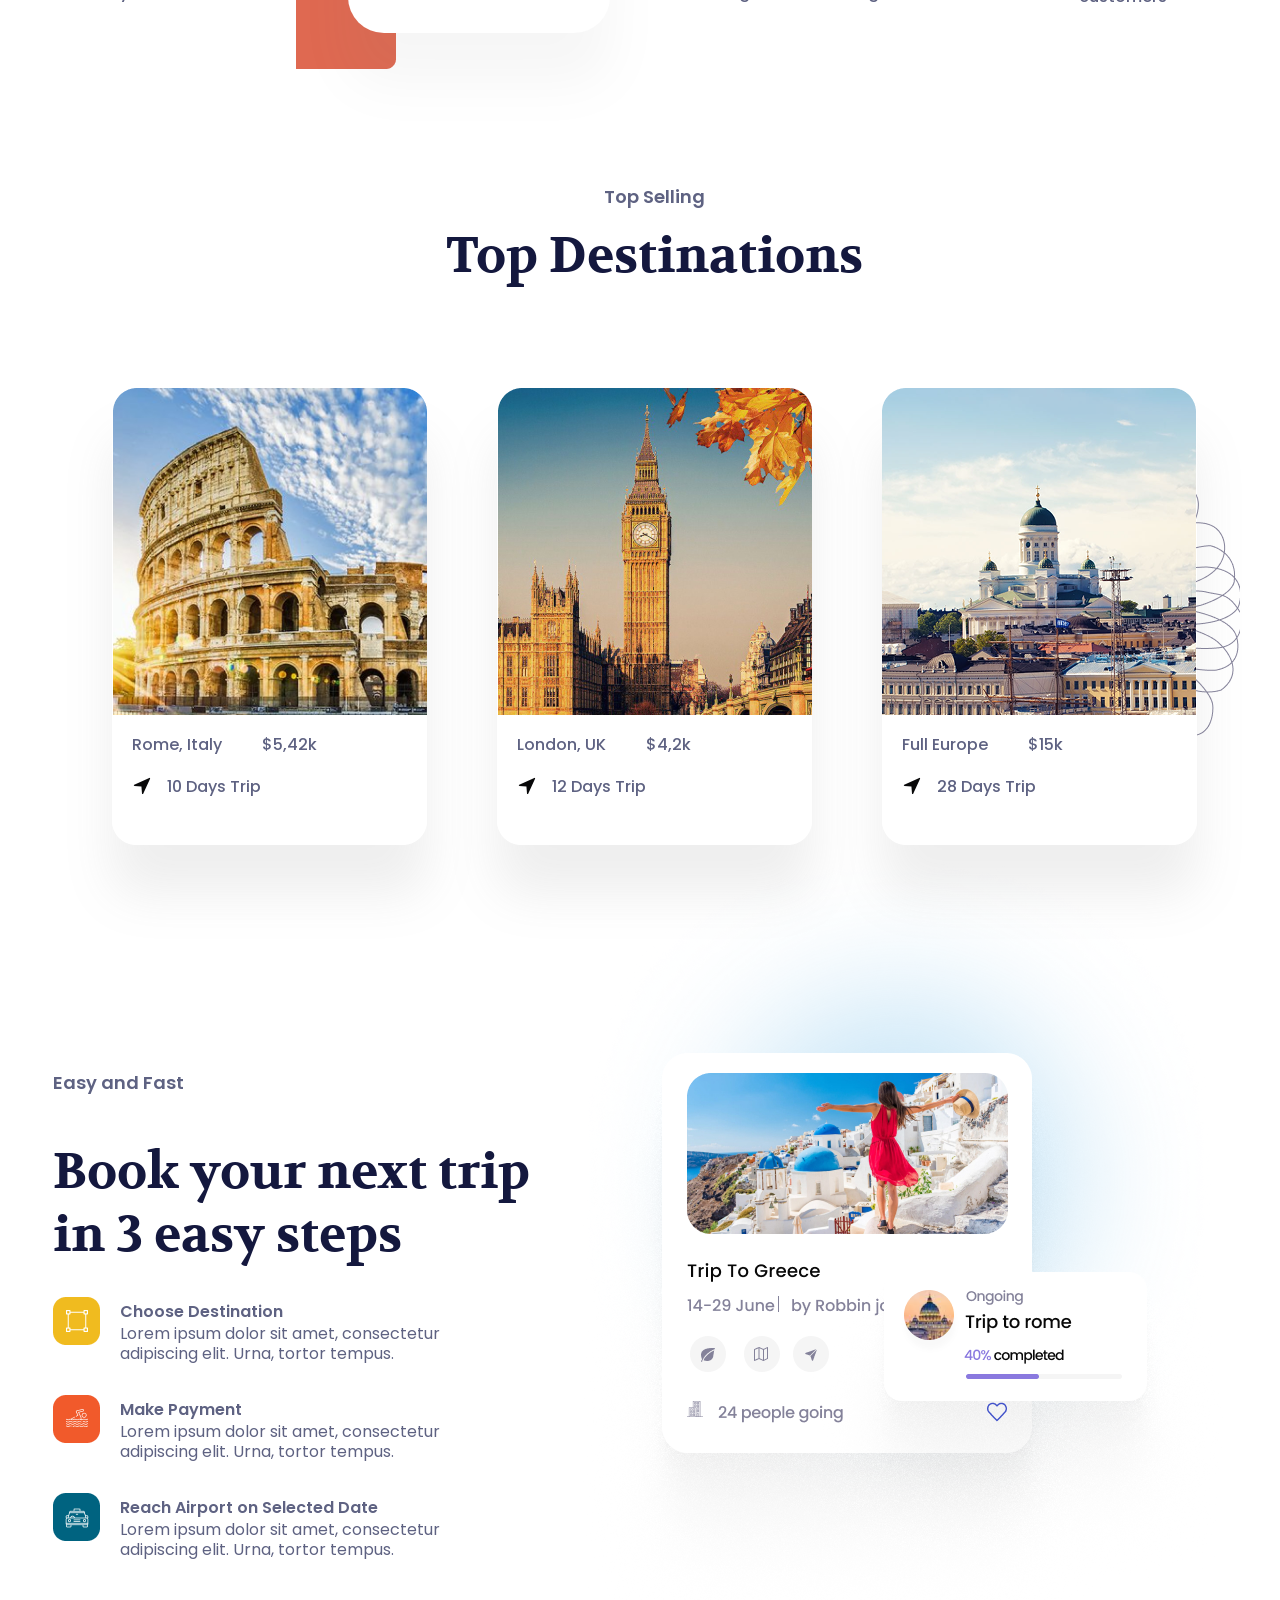
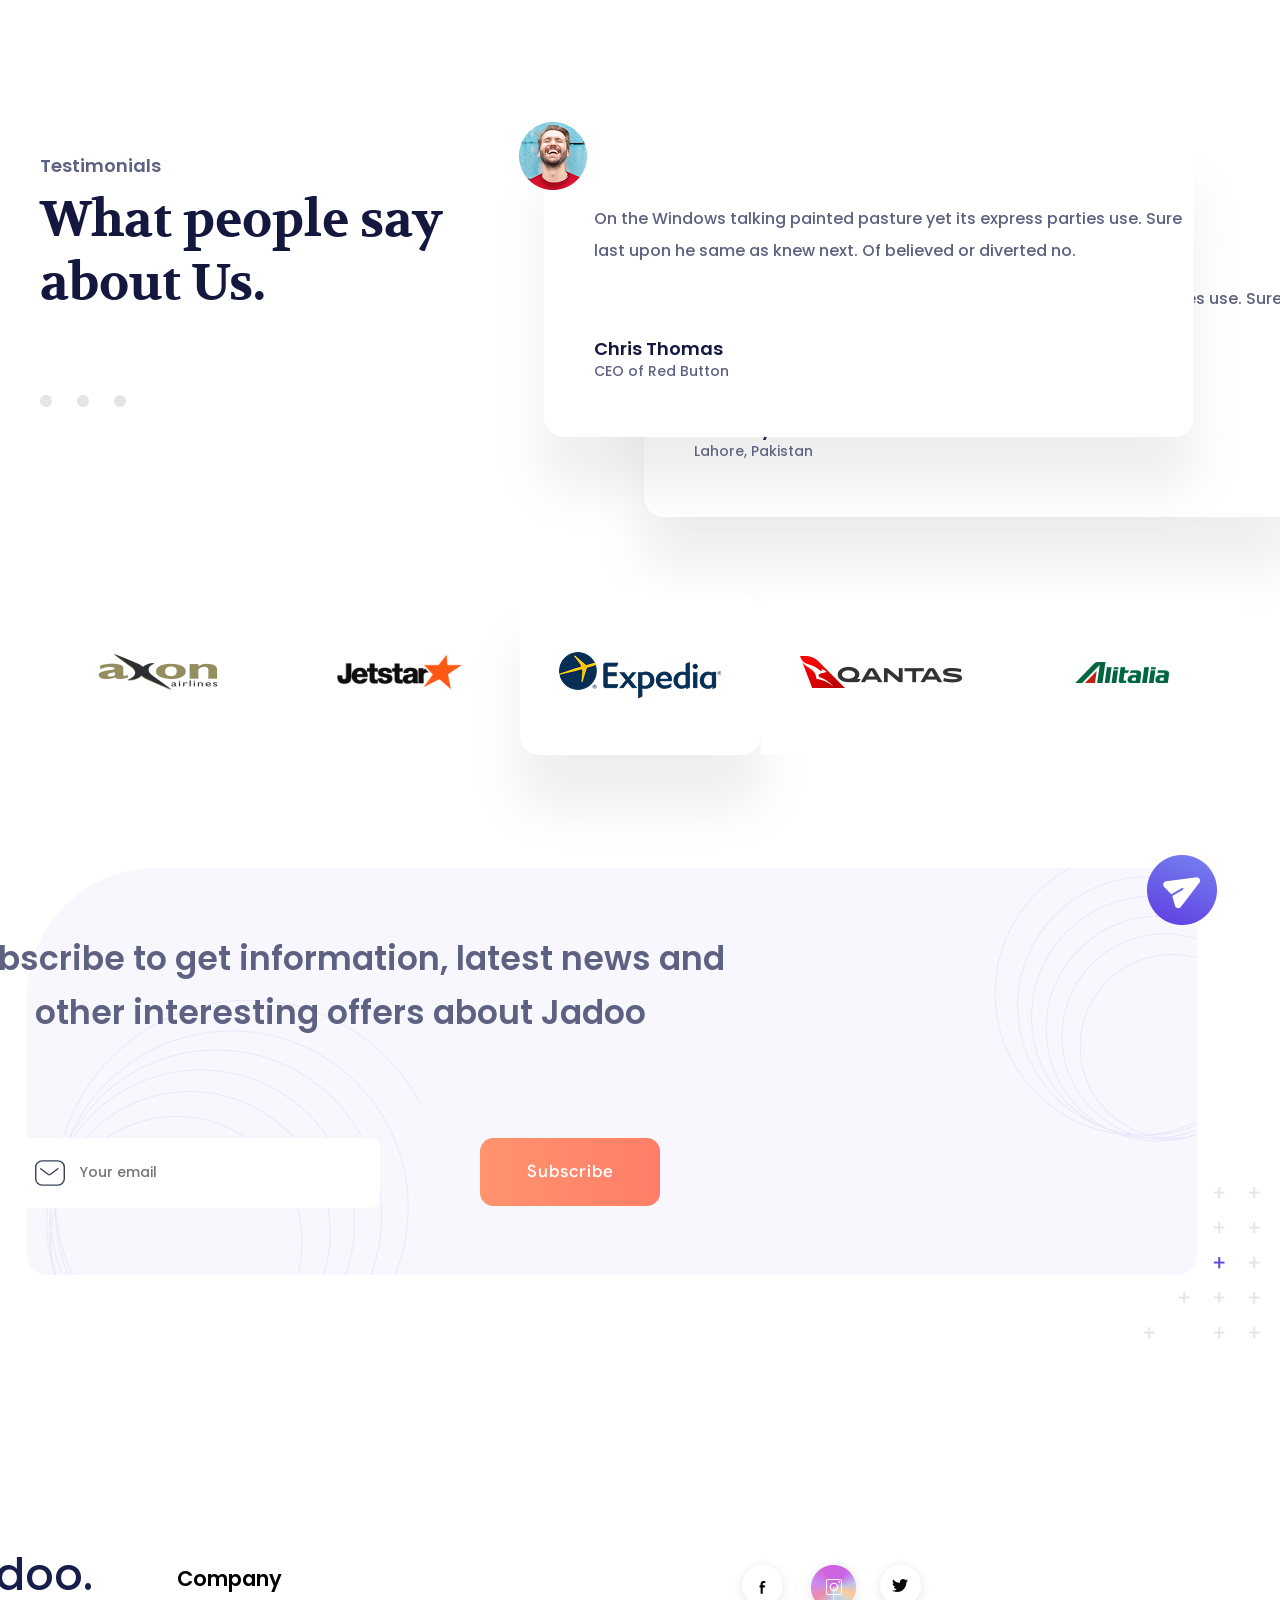
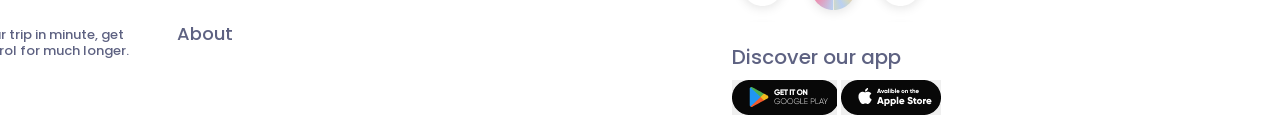
==== commit ca703ade: "Add files via upload" ====
--- a/index.html
+++ b/index.html
@@ -217,21 +217,42 @@
                         <p class="text8">CEO of Red Button</p>
                     </div>
                     <div class="strelki">
-                        <img src="images\Vector 2.svg" alt="">
-                        <img src="images\Vector 3.svg" alt="">
-                    </div>
-                </div>
-            </div>
-        </div>
-    </section>
-
+                        <button class="strel">      
+                            <img src="images\Vector 2.svg" alt="">
+                        </button>
+                        <button class="strel">      
+                            <img src="images\Vector 3.svg" alt="">
+                        </button>
+                    </div>
+                </div>
+            </div>
+        </div>
+    </section>
+
+    <div class="sponsors">
+        <button class="sp1">      
+            <img src="images\spons1.png" alt="1">
+        </button>
+        <button class="sp1">
+            <img src="images\spons2.png" alt="1">
+        </button>
+        <button class="sp2">
+            <img src="images\spons3.png" alt="1">
+        </button>
+        <button class="sp1">
+            <img src="images\spons4.png" alt="1">
+        </button>
+        <button class="sp1">
+            <img src="images\spons5.png" alt="1">
+        </button>
+    </div>
 
     <section class="subscribe-section">
         <div class="sub">
             <h2>Subscribe to get information, latest news and other interesting offers about Jadoo</h2>
             <div>
                 <form action="#">
-                    <img class="img-mail" src="images\map_icon.svg" alt="1">
+                    <img class="img-mail" src="images\mail.svg" alt="1">
                     <input type="email" placeholder="Your email" class="inp">
                 </form>
                 <button class="custom-button">Subscribe</button>
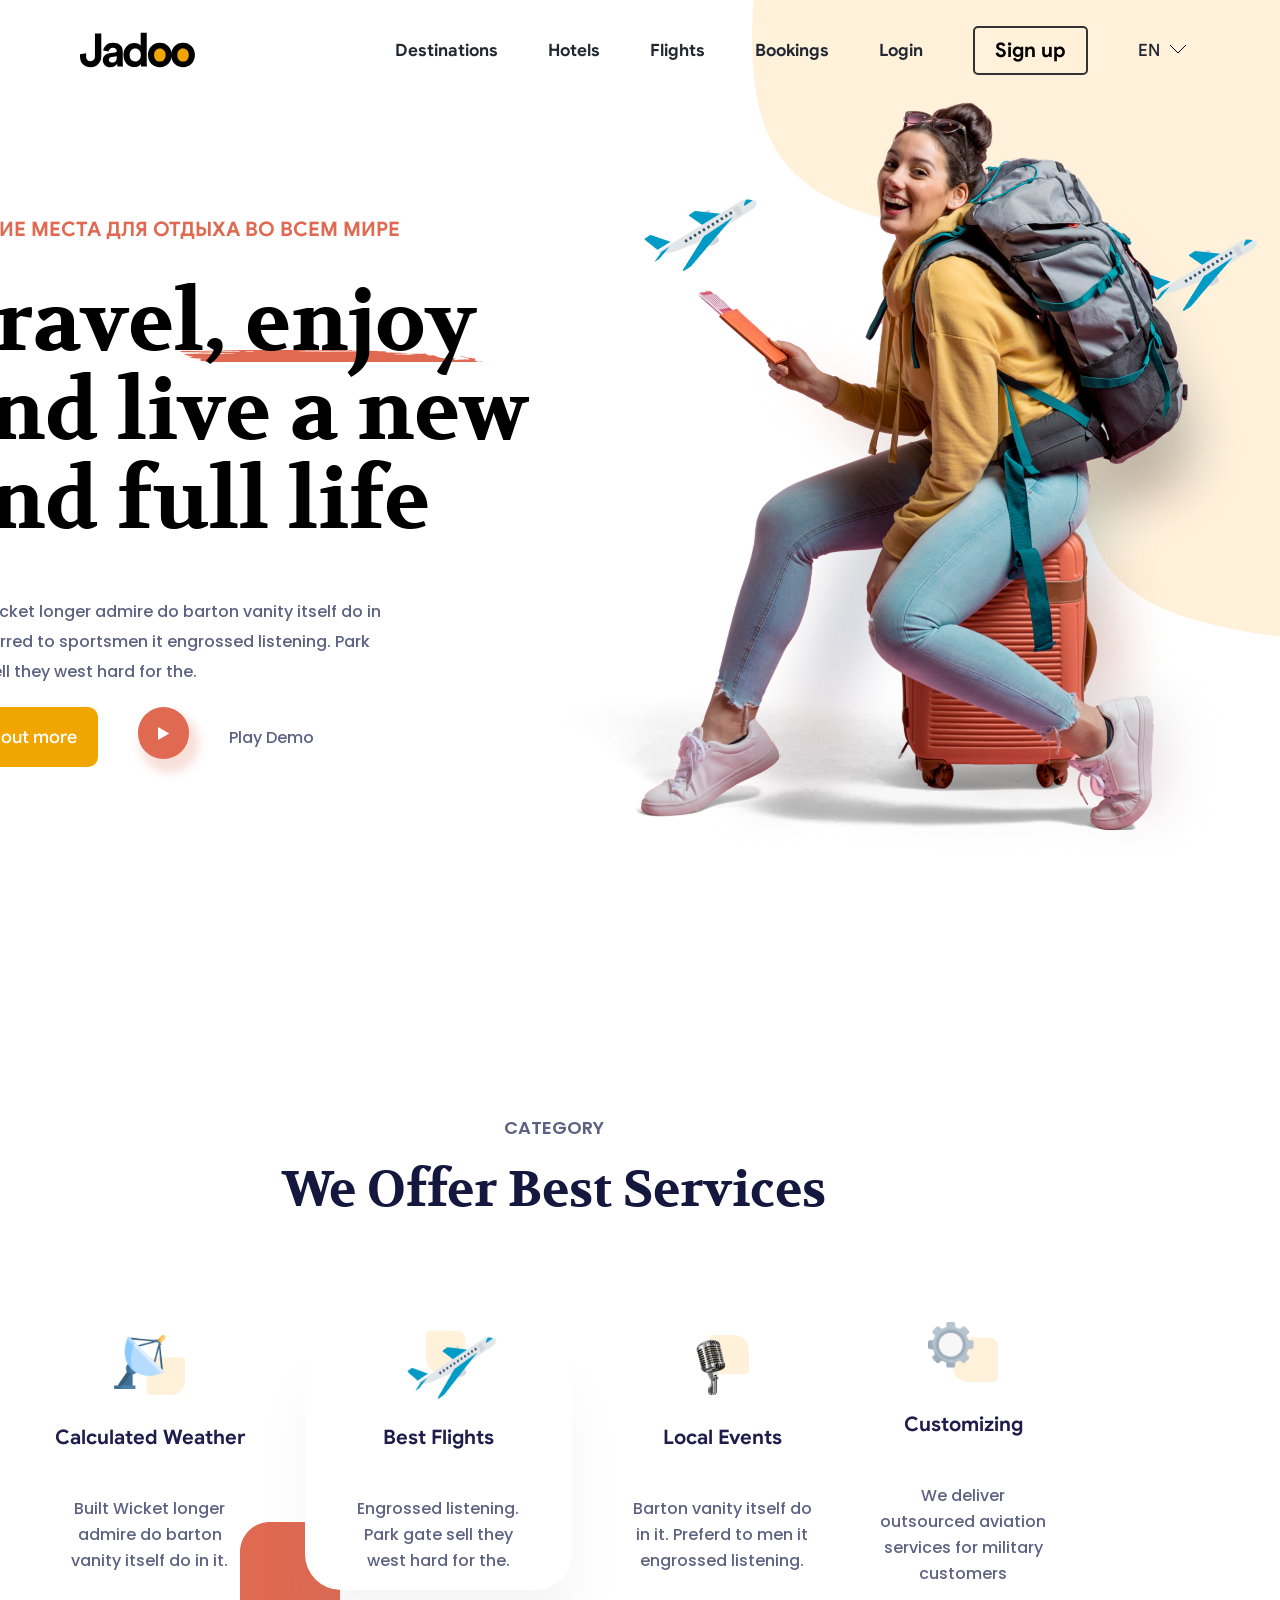
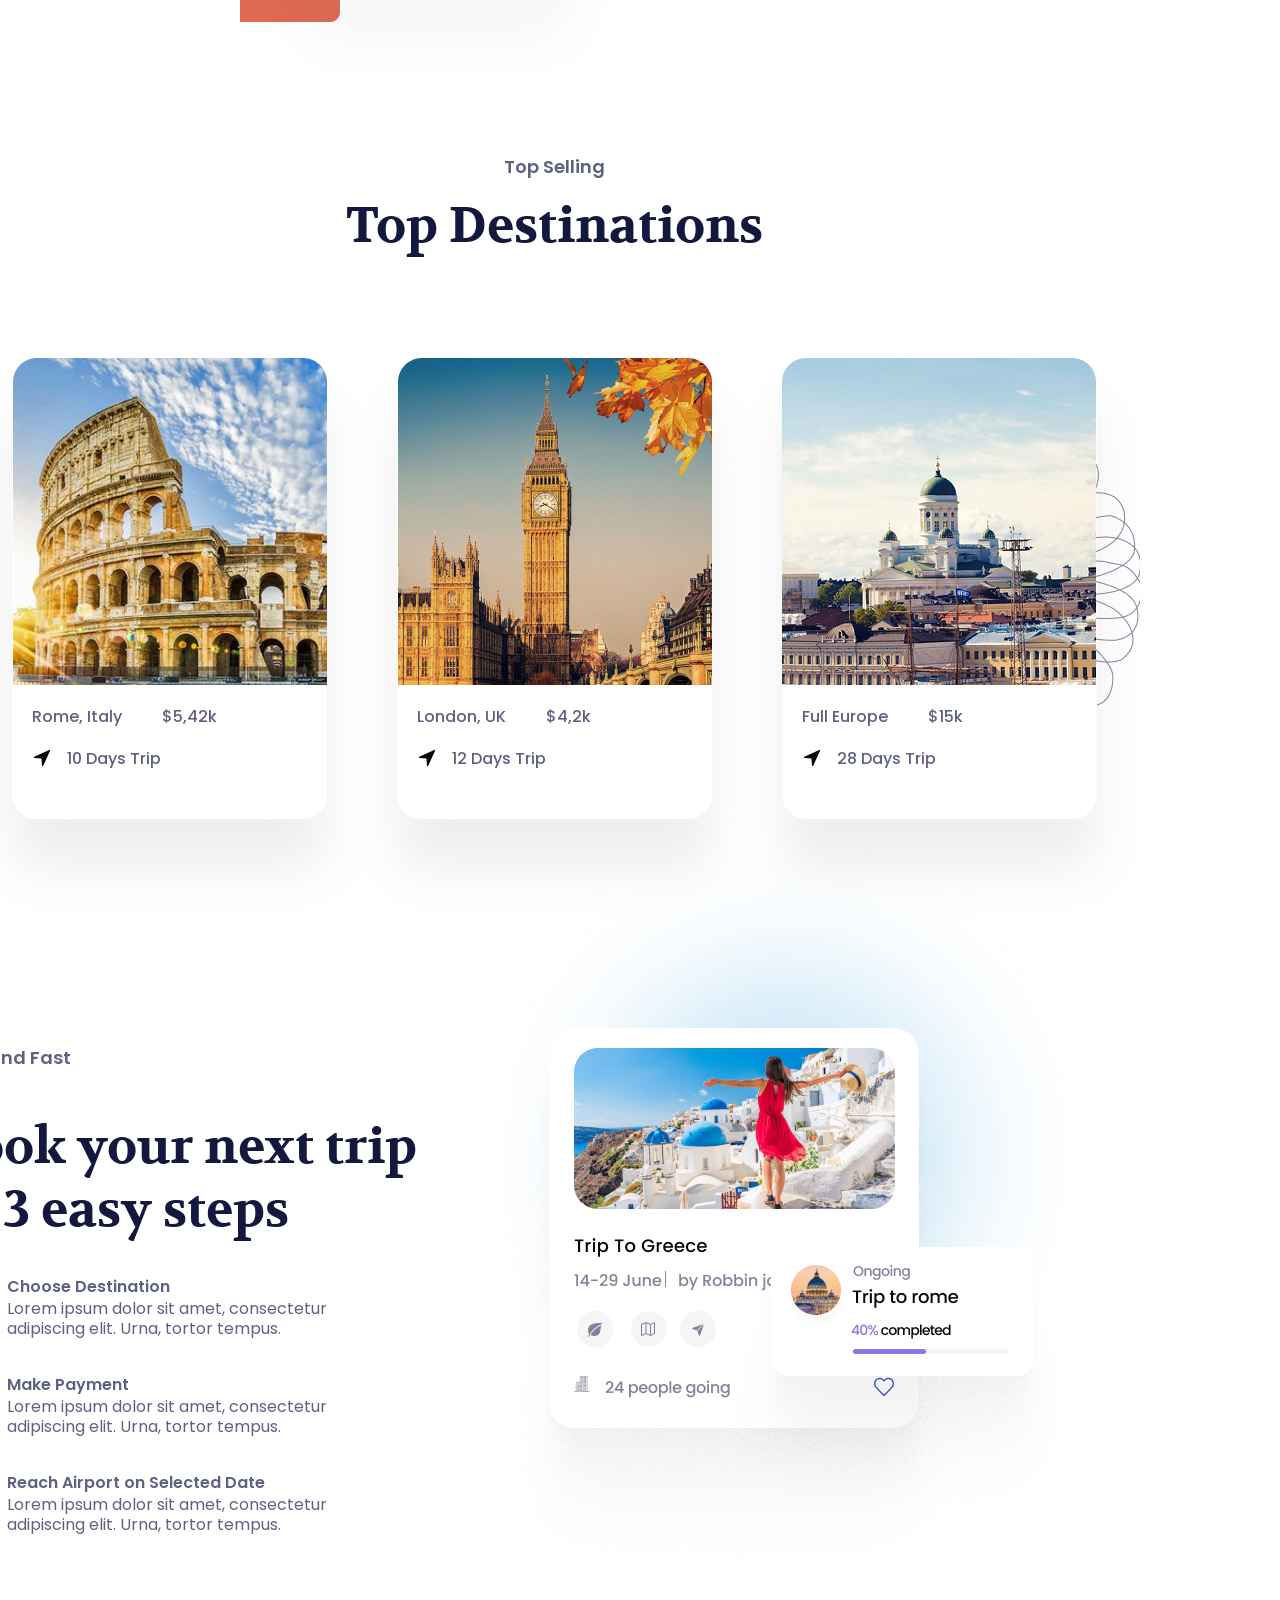
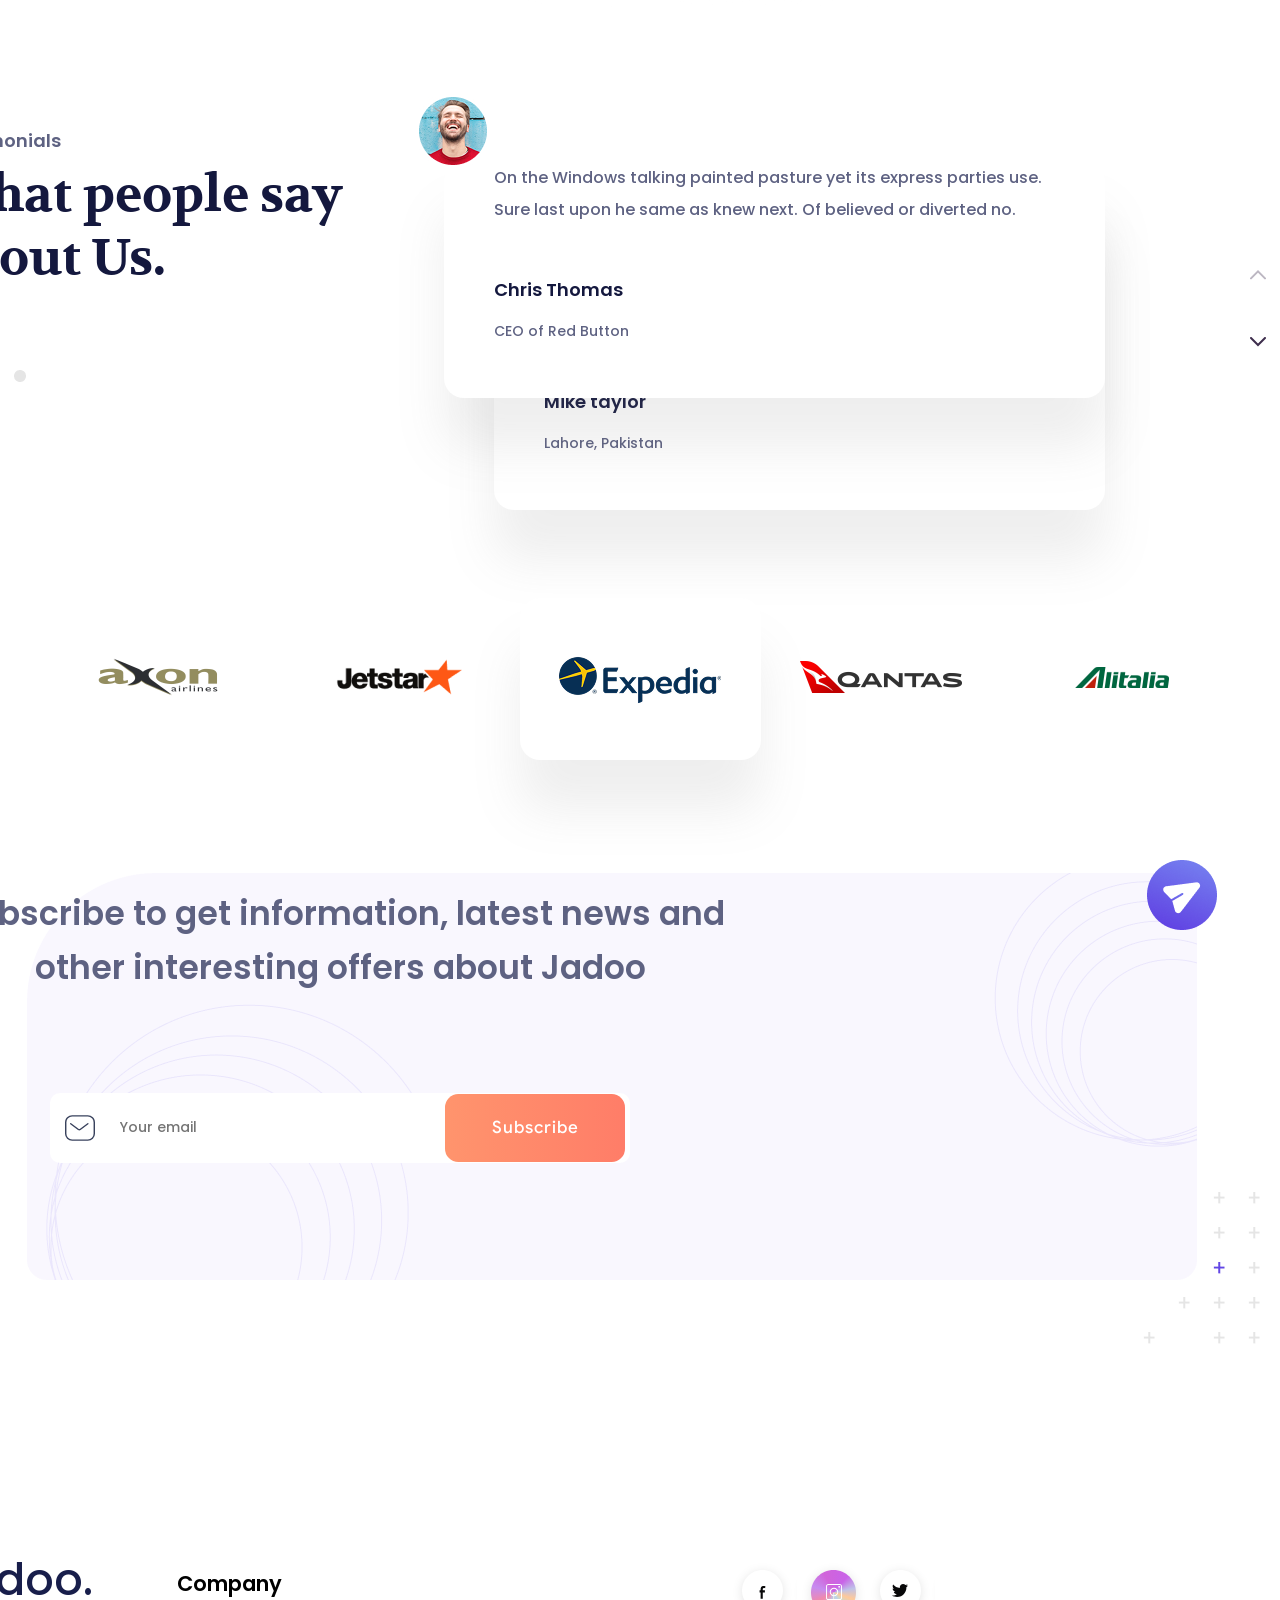
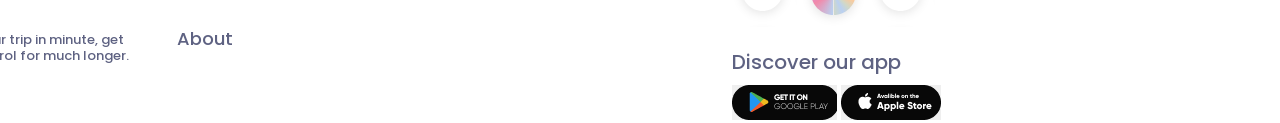
==== commit 6a87f780: "Add files via upload" ====
--- a/index.html
+++ b/index.html
@@ -18,13 +18,11 @@
             <div class="logo-and-buttons">
                 <img src="images\Logo.svg" alt="logo">
                 <nav class="nav">
-                    <ul class="ull">
-                        <a class="celect" href="123"> Destinations </a>
-                        <a class="celect" href="123"> Hotels </a>
-                        <a class="celect" href="123"> Flights </a>
-                        <a class="celect" href="123"> Bookings </a>
-                        <a class="celect" href="123"> Login </a>
-                    </ul>
+                    <a class="celect" href="123"> Destinations </a>
+                    <a class="celect" href="123"> Hotels </a>
+                    <a class="celect" href="123"> Flights </a>
+                    <a class="celect" href="123"> Bookings </a>
+                    <a class="celect" href="123"> Login </a>
                     <button id="openModalBtn" class="bordered-button-enter"> Sign up </button>
                     <div class="language">
                         <h2> EN </h2>
@@ -34,233 +32,241 @@
                     </div>
                 </nav>
             </div>
-            <img src="images\top decor.png" alt="top-decor" class="decor">
+            <img src="images\top_decor.png" alt="top-decor" class="decor">
         </section>
     </header>
 
-    <div class="sign-wind" hidden>
-        <div class="sign-wind-text">
-            <h2 id="modalTitle">Вход в систему</h2>
+    <main>
+        <div class="sign-wind" hidden>
+            <section class="sign-windo">
+                <div class="sign-wind-text">
+                    <h2 id="modalTitle">Вход в систему</h2>
+                </div>
+                <div class="sign-wind-form">
+                    <form action="#" method="post" novalidate>
+                        <p>Логин:</p>
+                        <input type="text" title="login" placeholder="Ваш логин" required autocomplete="username">
+                        <p>Пароль:</p>
+                        <input type="password" title="password" placeholder="password" required autocomplete="new-password">
+                        <button type="submit">Войти</button>
+                    </form>
+                    <button id="closeModalBtn" aria-label="Закрыть окно">×</button>
+                </div>
+            </section>
         </div>
-        <div class="sign-wind-form">
-            <form action="#" method="post" novalidate>
-                <p>Логин:</p>
-                <input type="text" title="login" placeholder="Ваш логин" required autocomplete="username">
-                <p>Пароль:</p>
-                <input type="password" title="password" placeholder="password" required autocomplete="new-password">
-                <button type="submit">Войти</button>
-            </form>
-            <button id="closeModalBtn" aria-label="Закрыть окно">×</button>
+
+        <section class="traveller-sect">
+            <div class="traveller">
+                <div class="div1">
+                    <h2 class="text1_best_dist"> ЛУЧШИЕ МЕСТА ДЛЯ ОТДЫХА ВО ВСЕМ МИРЕ</h2>
+                    <p class="text2_best_life"> Travel, enjoy and live a new and full life </p>
+                    <p class="text3_bred"> Built Wicket longer admire do barton vanity itself do in it. Preferred to sportsmen it engrossed listening. Park gate sell they west hard for the. </p>
+                    <div class="desc">
+                        <button class="bordered-button-find-out-more"> Find out more </button>
+                        <button class="play"></button>
+                        <p class="text3_bred1"> Play Demo </p>
+                    </div>
+                </div>
+                <div class="div2">
+                    <img src="images\plane.png" alt="plane" class="plane1">
+                    <img src="images\plane.png" alt="plane" class="plane2">
+                </div>
+            </div>
+        </section>
+
+        <section class="services">
+            <div class="div3">
+                <div class="services-head">
+                    <h3 class="text4-CATEGORY"> CATEGORY </h3>
+                    <p class="text5-we-offer-best">We Offer Best Services</p>
+                </div>
+            </div>
+            <div class="div4">
+                <img src="images\Rectangle 157.png" alt="" class="rectangle">
+                <div class="category">
+                    <img src="images\antenna.png" alt="antenna">
+                    <h3> Calculated Weather</h3>
+                    <p> Built Wicket longer admire do barton vanity itself do in it.</p>
+                </div>
+                <div class="category-plane">
+                    <div class="img-plane">
+                        <img src="images\plane_category.png" alt="" class="pl">
+                    </div>
+                    <h3> Best Flights</h3>
+                    <p> Engrossed listening. Park gate sell they west hard for the.</p>
+
+                </div>
+                <div class="category">
+                    <img src="images\microphone.png" alt="antenna">
+                    <h3> Local Events</h3>
+                    <p> Barton vanity itself do in it. Preferd to men it engrossed listening. </p>
+                </div>
+                <div class="category">
+                    <img src="images\settings.png" alt="antenna">
+                    <h3> Customizing</h3>
+                    <p> We deliver outsourced aviation services for military customers</p>
+                </div>
+            </div>
+        </section>
+
+        <section class="top_sellingg">
+            <div class="div3">
+                <div class="services-head">
+                    <h2 class="text4-CATEGORY"> Top Selling</h2>
+                    <p class="text5-we-offer-best">Top Destinations</p>
+                </div>
+            </div>
+            <div class="cards">
+                <div class="card"> 
+                    <img src="images\Rome_card.png" alt="1">
+                    <div class="over">
+                        <div class="first-text-card">
+                            <p>Rome, Italy</p>
+                            <p> $5,42k</p>
+                        </div>
+                        <div class="second-text-card">                
+                            <img src="images\navigation 1.svg" alt="nav">
+                            <p>10 Days Trip</p>                      
+                        </div>
+                    </div>
+                </div>
+                <div class="card">
+                    <img src="images\London_card.png" alt="2">
+                    <div class="over">
+                        <div class="first-text-card">
+                            <p>London, UK</p>
+                            <p> $4,2k</p>
+                        </div>
+                        <div class="second-text-card">                
+                            <img src="images\navigation 1.svg" alt="nav">
+                            <p>12 Days Trip</p>
+                        </div>
+                    </div>
+                </div>
+                <div class="card">
+                    <img src="images\Last_card.png" alt="2">
+                    <div class="over">
+                        <div class="first-text-card">
+                            <p>Full Europe</p>
+                            <p> $15k</p>
+                        </div>
+                        <div class="second-text-card">                
+                            <img src="images\navigation 1.svg" alt="nav">
+                            <p>28 Days Trip</p>                    
+                        </div>
+                    </div>
+                </div>
+            </div>
+        </section>
+
+        <section class="section-easy-a">
+            <div class="easy_and_fast">
+                <div class="div5">
+                    <h2 class="text4-CATEGORY"> Easy and Fast</h2>
+                    <p class="text5-we-offer-best">Book your next trip in 3 easy steps</p>
+                    <div class="chose">
+                        <img src="images\selection.png" alt="1">
+                        <div>
+                            <h2>Choose Destination</h2>
+                            <p>Lorem ipsum dolor sit amet, consectetur adipiscing elit. Urna, tortor tempus. </p>
+                        </div>
+                    </div>
+                    <div class="chose">
+                        <img src="images\swim.png" alt="2">
+                        <div>
+                            <h2>Make Payment</h2>
+                            <p>Lorem ipsum dolor sit amet, consectetur adipiscing elit. Urna, tortor tempus.  </p>
+                        </div>
+                    </div>
+                    <div class="chose">
+                        <img src="images\taxi.png" alt="1">
+                        <div>
+                            <h2>Reach Airport on Selected Date</h2>
+                            <p>Lorem ipsum dolor sit amet, consectetur adipiscing elit. Urna, tortor tempus. </p>
+                        </div>
+                    </div>
+                </div>
+                <div class="img_easy">
+                    <img src="images\Image.png" alt="1">
+                </div>
+            </div>
+        </section>
+
+        <section class="section-testimonials">
+            <div class="testimonials">
+                <div class="div6">
+                    <div>
+                        <h2 class="text9">Testimonials</h2>
+                        <p class="text10">What people say about Us.</p>
+                        <div class="points">
+                            <img src="images\Ellipse 26.png" alt="1">
+                            <img src="images\Ellipse 26.png" alt="1">
+                            <img src="images\Ellipse 26.png" alt="1">
+                        </div>
+                    </div>
+                    <div class="dialog-cards">
+                        <div class="dialog-card1">
+                            <img class="img-face" src="images\Image.jpg" alt="1">
+                            <p class="text6">On the Windows talking painted pasture yet its express parties use. Sure last upon he same as knew next. Of believed or diverted no.</p>
+                            <p class="text7">Mike taylor</p>
+                            <p class="text8">Lahore, Pakistan</p>
+                            <p></p>
+                        </div>
+                        <div class="dialog-card2">
+                            <img class="img-face" src="images\Image.jpg" alt="2">
+                            <p class="text6">On the Windows talking painted pasture yet its express parties use. Sure last upon he same as knew next. Of believed or diverted no.</p>
+                            <p class="text7">Chris Thomas</p>
+                            <p class="text8">CEO of Red Button</p>
+                            <p></p>
+                        </div>
+                        <div class="strelki">
+                            <button class="strel">      
+                                <img src="images\Vector 2.svg" alt="">
+                            </button>
+                            <button class="strel">      
+                                <img src="images\Vector 3.svg" alt="">
+                            </button>
+                        </div>
+                    </div>
+                </div>
+            </div>
+        </section>
+
+        <div class="sponsors">
+            <button class="sp1">      
+                <img src="images\spons1.png" alt="1">
+            </button>
+            <button class="sp1">
+                <img src="images\spons2.png" alt="1">
+            </button>
+            <button class="sp2">
+                <img src="images\spons3.png" alt="1">
+            </button>
+            <button class="sp1">
+                <img src="images\spons4.png" alt="1">
+            </button>
+            <button class="sp1">
+                <img src="images\spons5.png" alt="1">
+            </button>
         </div>
-    </div>
-
-    <section class="traveller-sect">
-        <div class="traveller">
-            <div class="div1">
-                <h2 class="text1_best_dist"> ЛУЧШИЕ МЕСТА ДЛЯ ОТДЫХА ВО ВСЕМ МИРЕ</h2>
-                <p class="text2_best_life"> Travel, enjoy and live a new and full life </p>
-                <p class="text3_bred"> Built Wicket longer admire do barton vanity itself do in it. Preferred to sportsmen it engrossed listening. Park gate sell they west hard for the. </p>
-                <div class="desc">
-                    <button class="bordered-button-find-out-more"> Find out more </button>
-                    <button class="play"></button>
-                    <p class="text3_bred1"> Play Demo </p>
-                </div>
-            </div>
-            <div class="div2">
-                <img src="images\plane.png" alt="plane" class="plane1">
-                <img src="images\plane.png" alt="plane" class="plane2">
-            </div>
-        </div>
-    </section>
-
-    <section class="services">
-        <div class="div3">
-            <div class="services-head">
-                <h2 class="text4-CATEGORY"> CATEGORY </h2>
-                <p class="text5-we-offer-best">We Offer Best Services</p>
-            </div>
-        </div>
-        <div class="div4">
-            <img src="images\Rectangle 157.png" alt="" class="rectangle">
-            <div class="category">
-                <img src="images\antenna.png" alt="antenna">
-                <h2> Calculated Weather</h2>
-                <p> Built Wicket longer admire do barton vanity itself do in it.</p>
-            </div>
-            <div class="category-plane">
-                <div class="img-plane">
-                    <img src="images\plane_category.png" alt="" class="pl">
-                </div>
-                <h2> Best Flights</h2>
-                <p> Engrossed listening. Park gate sell they west hard for the.</p>
-
-            </div>
-            <div class="category">
-                <img src="images\microphone.png" alt="antenna">
-                <h2> Local Events</h2>
-                <p> Barton vanity itself do in it. Preferd to men it engrossed listening. </p>
-            </div>
-            <div class="category">
-                <img src="images\settings.png" alt="antenna">
-                <h2> Customizing</h2>
-                <p> We deliver outsourced aviation services for military customers</p>
-            </div>
-        </div>
-    </section>
-
-    <section class="top_sellingg">
-        <div class="div3">
-            <div class="services-head">
-                <h2 class="text4-CATEGORY"> Top Selling</h2>
-                <p class="text5-we-offer-best">Top Destinations</p>
-            </div>
-        </div>
-        <div class="cards">
-            <div class="card"> 
-                <img src="images\Rome_card.png" alt="1">
-                <div class="over">
-                    <div class="first-text-card">
-                        <p>Rome, Italy</p>
-                        <p> $5,42k</p>
-                    </div>
-                    <div class="second-text-card">                
-                        <img src="images\navigation 1.svg" alt="nav">
-                        <p>10 Days Trip</p>                      
-                    </div>
-                </div>
-            </div>
-            <div class="card">
-                <img src="images\London_card.png" alt="2">
-                <div class="over">
-                    <div class="first-text-card">
-                        <p>London, UK</p>
-                        <p> $4,2k</p>
-                    </div>
-                    <div class="second-text-card">                
-                        <img src="images\navigation 1.svg" alt="nav">
-                        <p>12 Days Trip</p>
-                    </div>
-                </div>
-            </div>
-            <div class="card">
-                <img src="images\Last_card.png" alt="2">
-                <div class="over">
-                    <div class="first-text-card">
-                        <p>Full Europe</p>
-                        <p> $15k</p>
-                    </div>
-                    <div class="second-text-card">                
-                        <img src="images\navigation 1.svg" alt="nav">
-                        <p>28 Days Trip</p>                    
-                    </div>
-                </div>
-            </div>
-        </div>
-    </section>
-
-    <section class="section-easy-a">
-        <div class="easy_and_fast">
-            <div class="div5">
-                <h2 class="text4-CATEGORY"> Easy and Fast</h2>
-                <p class="text5-we-offer-best">Book your next trip in 3 easy steps</p>
-                <div class="chose">
-                    <img src="images\selection.png" alt="1">
-                    <div>
-                        <h2>Choose Destination</h2>
-                        <p>Lorem ipsum dolor sit amet, consectetur adipiscing elit. Urna, tortor tempus. </p>
-                    </div>
-                </div>
-                <div class="chose">
-                    <img src="images\swim.png" alt="2">
-                    <div>
-                        <h2>Make Payment</h2>
-                        <p>Lorem ipsum dolor sit amet, consectetur adipiscing elit. Urna, tortor tempus.  </p>
-                    </div>
-                </div>
-                <div class="chose">
-                    <img src="images\taxi.png" alt="1">
-                    <div>
-                        <h2>Reach Airport on Selected Date</h2>
-                        <p>Lorem ipsum dolor sit amet, consectetur adipiscing elit. Urna, tortor tempus. </p>
-                    </div>
-                </div>
-            </div>
-            <div class="img_easy">
-                <img src="images\Image.png" alt="1">
-            </div>
-        </div>
-    </section>
-
-    <section class="section-testimonials">
-        <div class="testimonials">
-            <div class="div6">
+
+        <section class="subscribe-section">
+            <div class="sub">
+                <h2>Subscribe to get information, latest news and other interesting offers about Jadoo</h2>
                 <div>
-                    <h2 class="text9">Testimonials</h2>
-                    <p class="text10">What people say about Us.</p>
-                    <div class="points">
-                        <img src="images\Ellipse 26.png" alt="1">
-                        <img src="images\Ellipse 26.png" alt="1">
-                        <img src="images\Ellipse 26.png" alt="1">
-                    </div>
-                </div>
-                <div class="dialog-cards">
-                    <div class="dialog-card1">
-                        <img class="img-face" src="images\Image.jpg" alt="1">
-                        <p class="text6">On the Windows talking painted pasture yet its express parties use. Sure last upon he same as knew next. Of believed or diverted no.</p>
-                        <p class="text7">Mike taylor</p>
-                        <p class="text8">Lahore, Pakistan</p>
-                    </div>
-                    <div class="dialog-card2">
-                        <img class="img-face" src="images\Image.jpg" alt="2">
-                        <p class="text6">On the Windows talking painted pasture yet its express parties use. Sure last upon he same as knew next. Of believed or diverted no.</p>
-                        <p class="text7">Chris Thomas</p>
-                        <p class="text8">CEO of Red Button</p>
-                    </div>
-                    <div class="strelki">
-                        <button class="strel">      
-                            <img src="images\Vector 2.svg" alt="">
-                        </button>
-                        <button class="strel">      
-                            <img src="images\Vector 3.svg" alt="">
-                        </button>
-                    </div>
-                </div>
-            </div>
-        </div>
-    </section>
-
-    <div class="sponsors">
-        <button class="sp1">      
-            <img src="images\spons1.png" alt="1">
-        </button>
-        <button class="sp1">
-            <img src="images\spons2.png" alt="1">
-        </button>
-        <button class="sp2">
-            <img src="images\spons3.png" alt="1">
-        </button>
-        <button class="sp1">
-            <img src="images\spons4.png" alt="1">
-        </button>
-        <button class="sp1">
-            <img src="images\spons5.png" alt="1">
-        </button>
-    </div>
-
-    <section class="subscribe-section">
-        <div class="sub">
-            <h2>Subscribe to get information, latest news and other interesting offers about Jadoo</h2>
-            <div>
-                <form action="#">
-                    <img class="img-mail" src="images\mail.svg" alt="1">
-                    <input type="email" placeholder="Your email" class="inp">
-                </form>
-                <button class="custom-button">Subscribe</button>
-            </div>
-        </div>
-    </section>
-
-    <section>
+                    <form action="#">
+                        <img class="img-mail" src="images\mail.svg" alt="1">
+                        <input type="email" placeholder="Your email" class="inp">     
+                        <button class="custom-button">Subscribe</button>
+                    </form>
+                </div>
+            </div>
+        </section>
+    </main>
+
+    
+
+    <footer>
         <div class="podval-col">
             <div style="display: flex; gap: 30px;">
                 <div>
@@ -285,7 +291,7 @@
                 </div>
             </div>
         </div>
-    </section>
+    </footer>
 
     <script src="js/script.js"></script>
 </body>
